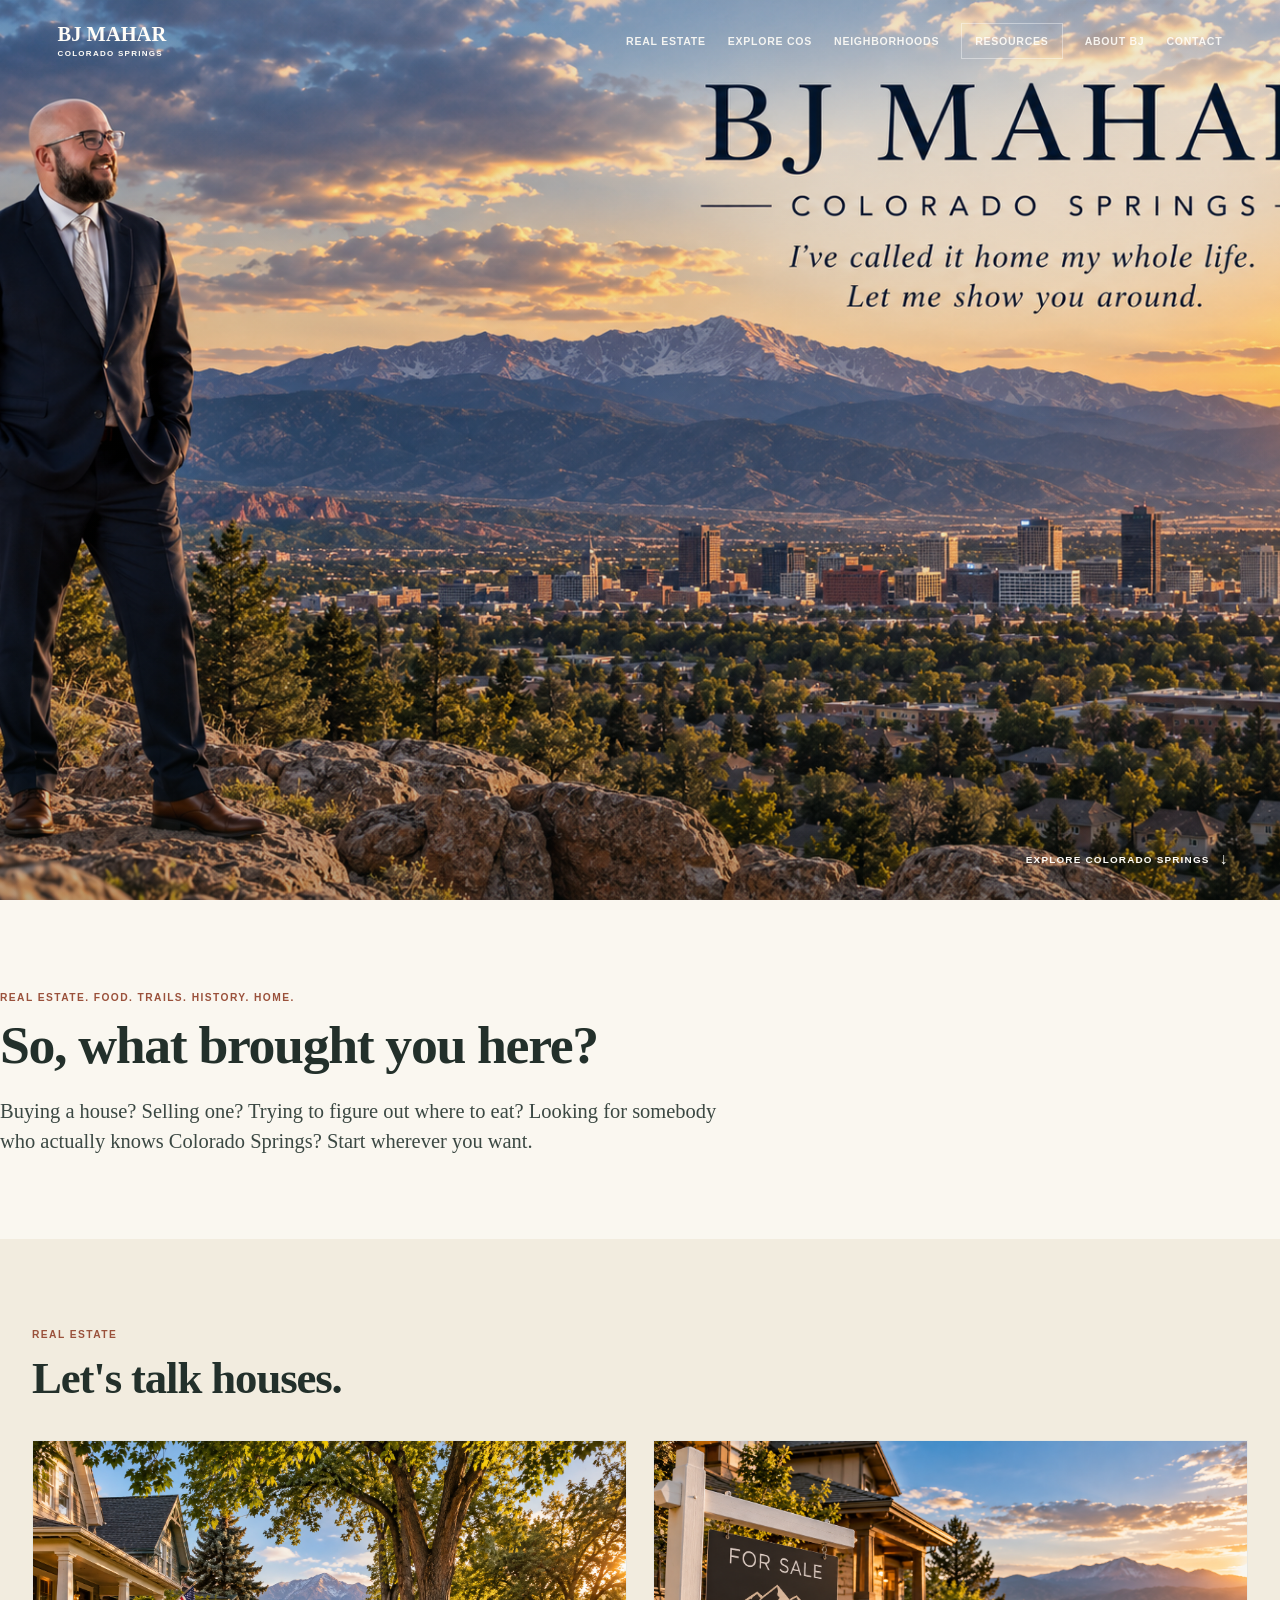
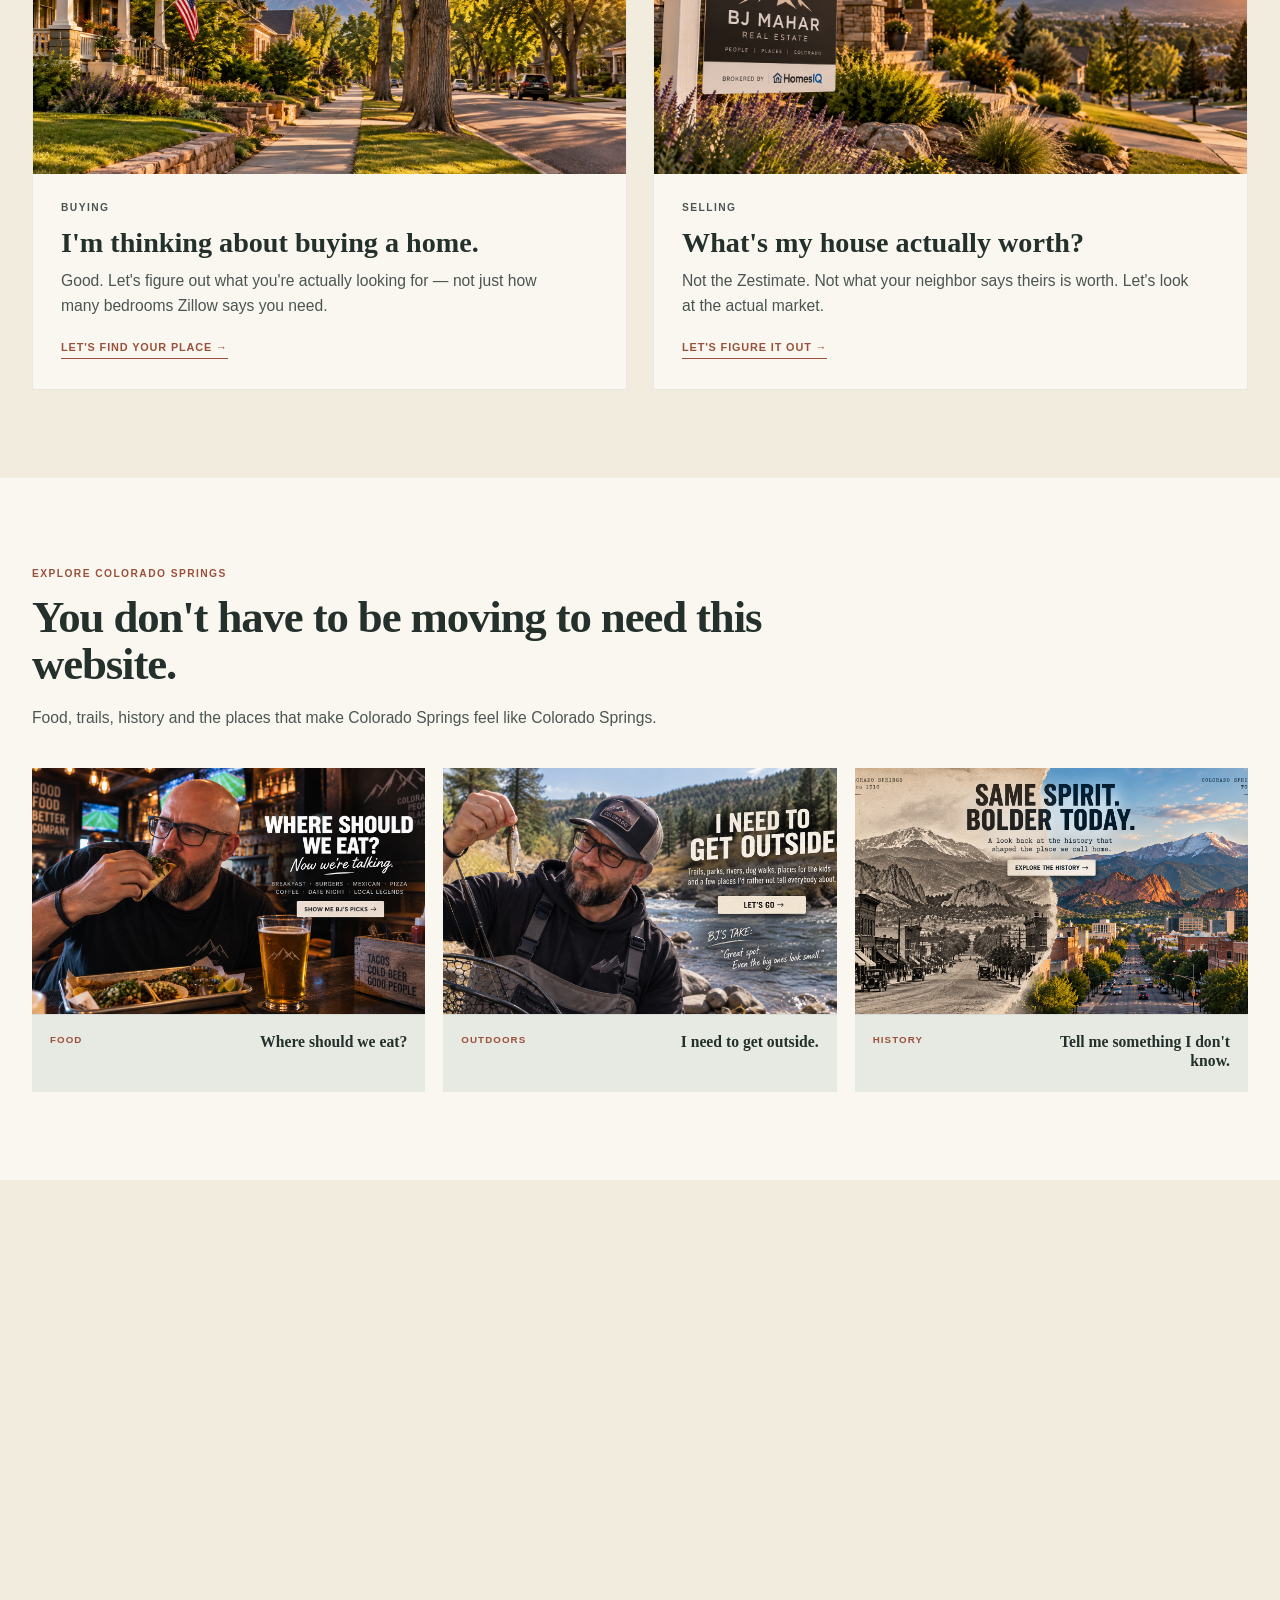
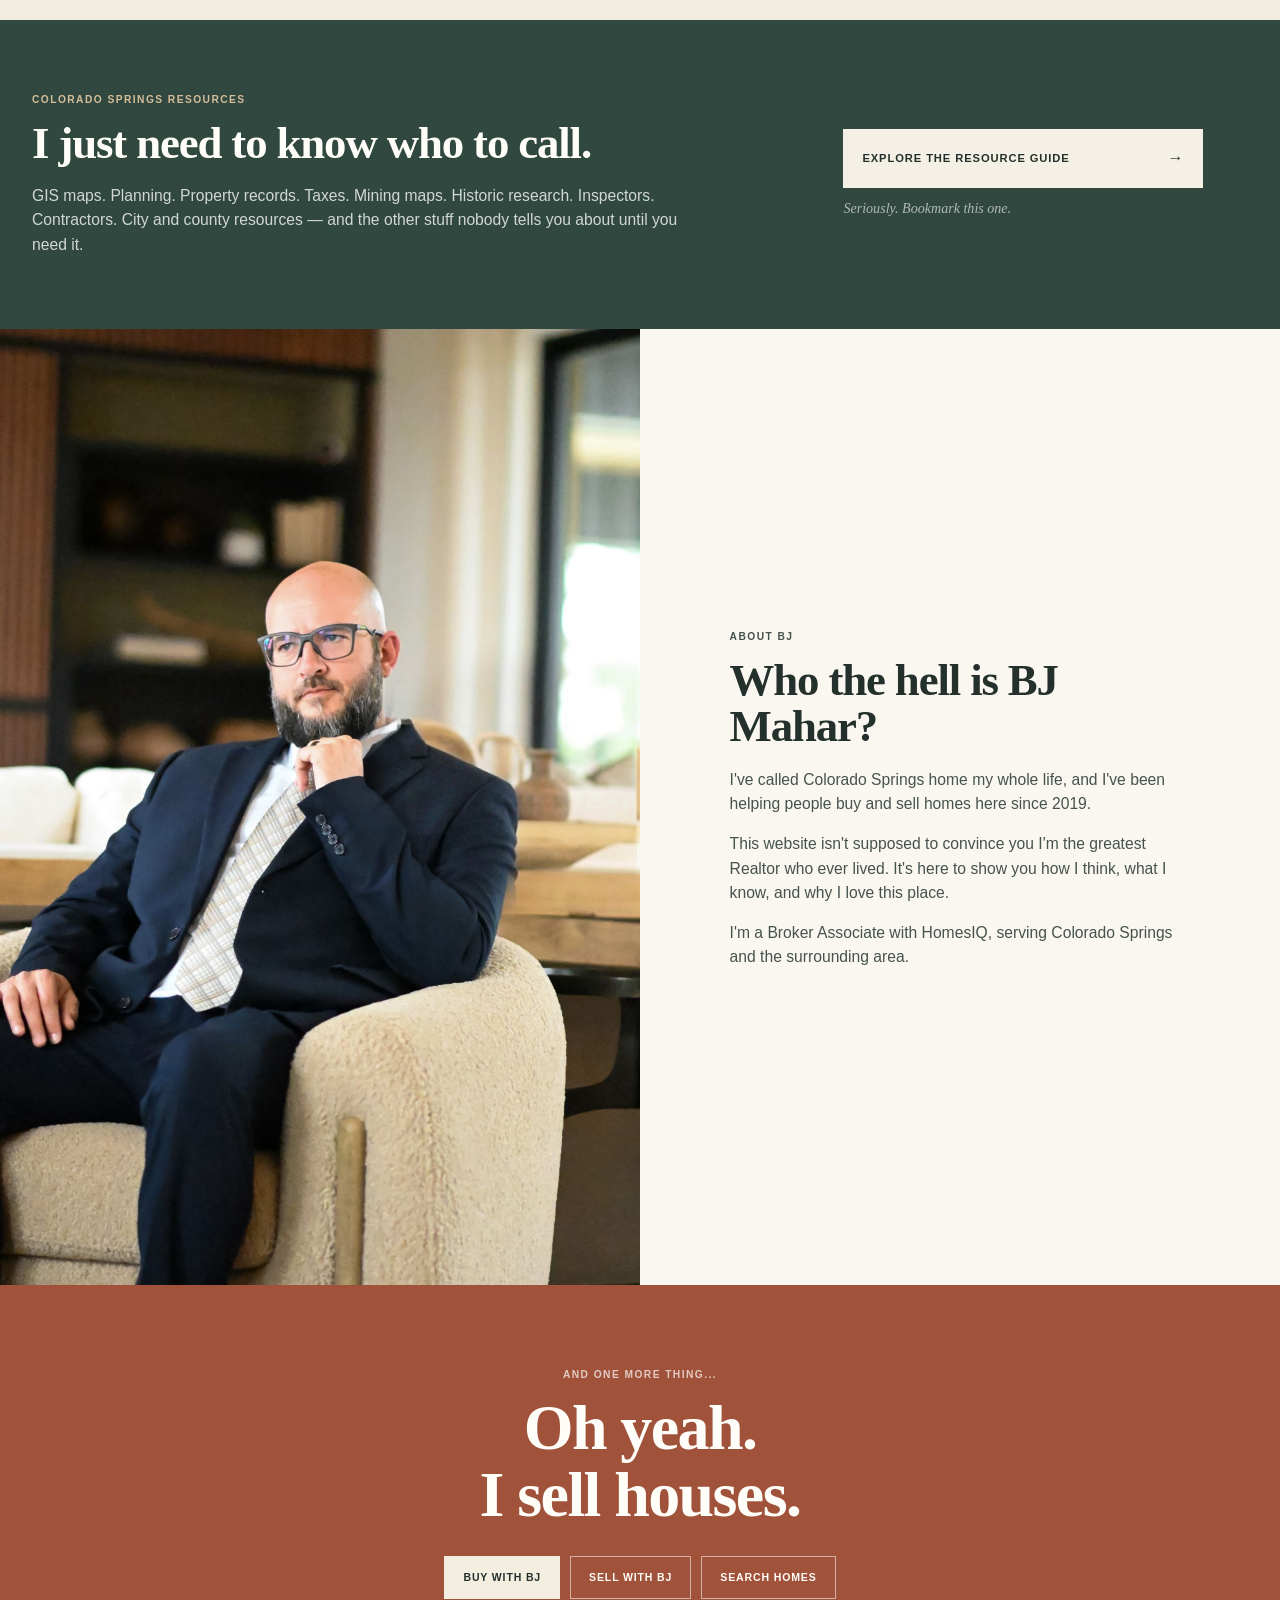
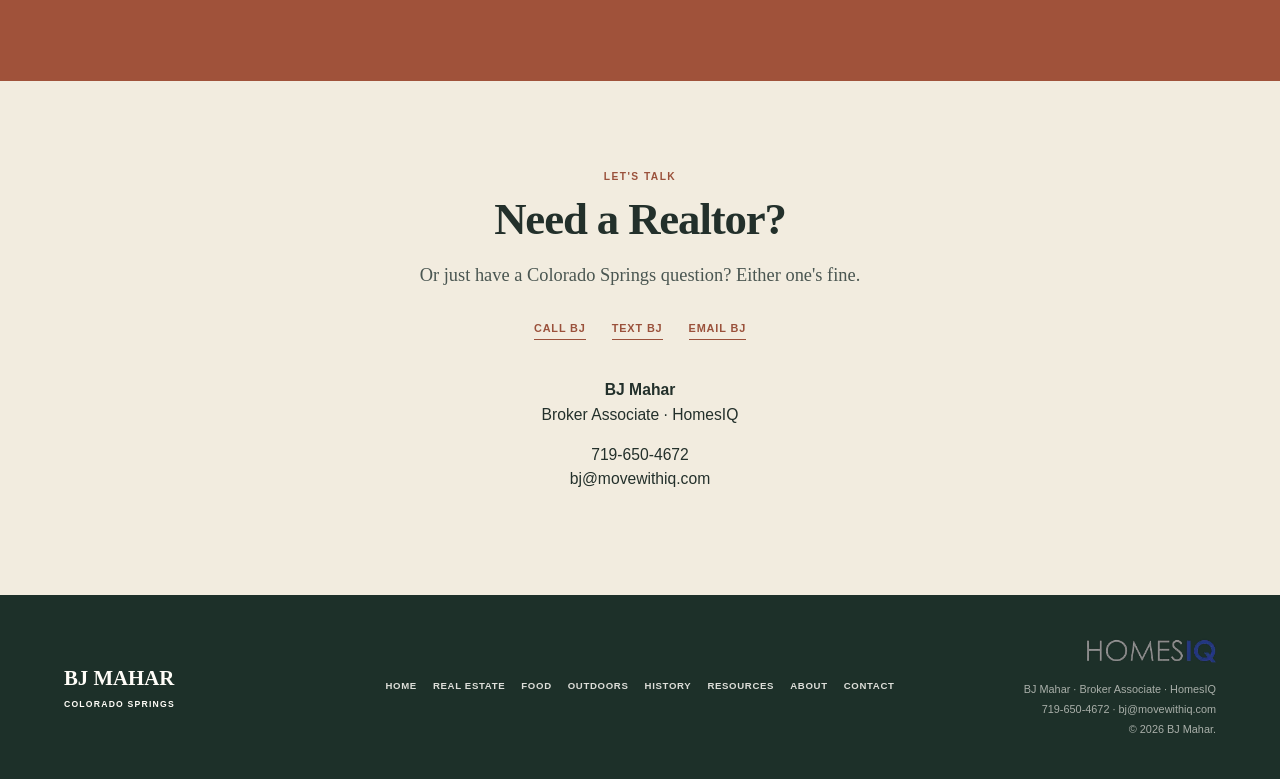
==== index.html @ ac6f2dee "Update index.html" ====
<!DOCTYPE html>
<html lang="en">
<head>
<meta charset="UTF-8">
<meta name="viewport" content="width=device-width, initial-scale=1.0">
<meta name="description" content="BJ Mahar — Colorado Springs real estate, local favorites, neighborhoods, history, trails, food, and resources.">

<title>BJ Mahar | Colorado Springs Real Estate & Local Guide</title>

<link rel="canonical" href="https://bjmahar.com/">
<link rel="icon" type="image/png" href="images/favicon.png">
<link rel="stylesheet" href="styles.css">

<meta property="og:type" content="website">
<meta property="og:url" content="https://bjmahar.com/">
<meta property="og:title" content="BJ Mahar | Colorado Springs Real Estate & Local Guide">
<meta property="og:description" content="Real estate, food, trails, history, local resources and the places that make Colorado Springs feel like Colorado Springs.">
<meta property="og:image" content="https://bjmahar.com/images/heroshot.png">
<meta property="og:image:alt" content="BJ Mahar overlooking Colorado Springs and Pikes Peak">
<meta property="og:site_name" content="BJ Mahar">

<meta name="twitter:card" content="summary_large_image">
<meta name="twitter:title" content="BJ Mahar | Colorado Springs Real Estate & Local Guide">
<meta name="twitter:description" content="Real estate, food, trails, history, local resources and the places that make Colorado Springs feel like Colorado Springs.">
<meta name="twitter:image" content="https://bjmahar.com/images/heroshot.png">

<style>
.explore-card-link {
  display: block;
  color: inherit;
  text-decoration: none;
}
.explore-card-link .explore-card {
  height: 100%;
}
.explore-card-link:hover {
  color: inherit;
}
.explore-card-link:focus-visible {
  outline: 3px solid #a0523a;
  outline-offset: 4px;
}

/* Keep anchored headings visible below navigation */
html {
  scroll-padding-top: 85px;
}
#intro, #real-estate, #explore, #neighborhoods,
#resources, #about, #contact {
  scroll-margin-top: 85px;
}

/* Mobile-only intro heading fix */
@media (max-width: 700px) {
  .intro-section .section-title {
    font-size: clamp(2.4rem, 10vw, 3.5rem);
    line-height: 1.1;
    max-width: 100%;
    overflow-wrap: break-word;
    margin-left: 0;
    transform: none;
  }
}
</style>
</head>

<body>

<!-- HEADER -->
<header class="site-header">
  <a class="brand" href="#top">
    <span class="brand-name">BJ MAHAR</span>
    <span class="brand-city">COLORADO SPRINGS</span>
  </a>

  <button class="menu-toggle"
    aria-label="Open navigation"
    aria-expanded="false"
    aria-controls="site-nav">
    <span></span>
    <span></span>
    <span></span>
  </button>

  <nav id="site-nav" class="site-nav" aria-label="Main navigation">
    <a href="#real-estate">Real Estate</a>
    <a href="#explore">Explore COS</a>
    <a href="#neighborhoods">Neighborhoods</a>
    <a href="resources.html" class="nav-resource">Resources</a>
    <a href="#about">About BJ</a>
    <a href="#contact">Contact</a>
  </nav>
</header>

<main id="top">

<!-- HERO -->
<section class="hero">
  <img class="hero-image"
    src="images/heroshot.png"
    alt="BJ Mahar overlooking Colorado Springs and Pikes Peak">

  <div class="hero-shade"></div>

  <a class="scroll-cue" href="#intro">
    Explore Colorado Springs
    <span>↓</span>
  </a>
</section>

<!-- INTRO -->
<section id="intro" class="intro-section">
  <div class="section-inner intro-inner">
    <p class="eyebrow">REAL ESTATE. FOOD. TRAILS. HISTORY. HOME.</p>
    <h1 class="section-title">So, what brought you here?</h1>
    <p class="intro-copy">
      Buying a house? Selling one?
      Trying to figure out where to eat?
      Looking for somebody who actually knows Colorado Springs?
      Start wherever you want.
    </p>
  </div>
</section>

<!-- REAL ESTATE -->
<section id="real-estate" class="real-estate-section">
  <div class="section-inner">

    <div class="section-heading">
      <p class="eyebrow">REAL ESTATE</p>
      <h2>Let's talk houses.</h2>
    </div>

    <div class="real-estate-grid">

      <article class="real-estate-card">
        <div class="real-estate-image">
          <img src="images/buying.jpg"
            alt="Colorado Springs neighborhood">
        </div>
        <div class="card-copy">
          <p class="eyebrow">BUYING</p>
          <h3>I'm thinking about buying a home.</h3>
          <p>
            Good. Let's figure out what you're actually looking for —
            not just how many bedrooms Zillow says you need.
          </p>
          <a href="#contact">Let's find your place →</a>
        </div>
      </article>

      <article class="real-estate-card">
        <div class="real-estate-image">
          <img src="images/selling.jpg"
            alt="Home for sale in Colorado Springs">
        </div>
        <div class="card-copy">
          <p class="eyebrow">SELLING</p>
          <h3>What's my house actually worth?</h3>
          <p>
            Not the Zestimate. Not what your neighbor says theirs is worth.
            Let's look at the actual market.
          </p>
          <a href="#contact">Let's figure it out →</a>
        </div>
      </article>

    </div>
  </div>
</section>

<!-- EXPLORE COLORADO SPRINGS -->
<section id="explore" class="explore-section">
  <div class="section-inner">

    <div class="section-heading">
      <p class="eyebrow">EXPLORE COLORADO SPRINGS</p>
      <h2>You don't have to be moving to need this website.</h2>
      <p>
        Food, trails, history and the places that make
        Colorado Springs feel like Colorado Springs.
      </p>
    </div>

    <div class="explore-grid">

      <a href="Food.html" class="explore-card-link"
        aria-label="Explore BJ's Colorado Springs food guide">
        <div class="explore-card">
          <img src="images/food.jpg"
            alt="BJ Mahar enjoying tacos at a Colorado Springs style bar">
          <div class="explore-label">
            <span>FOOD</span>
            <strong>Where should we eat?</strong>
          </div>
        </div>
      </a>

      <a href="outdoors.html" class="explore-card-link"
        aria-label="Explore BJ's Colorado Springs outdoor guide">
        <div class="explore-card">
          <img src="images/outdoors.jpg"
            alt="BJ Mahar fishing along the South Platte River">
          <div class="explore-label">
            <span>OUTDOORS</span>
            <strong>I need to get outside.</strong>
          </div>
        </div>
      </a>

      <a href="history.html" class="explore-card-link"
        aria-label="Explore Colorado Springs history">
        <div class="explore-card">
          <img src="images/history.jpg"
            alt="Historic and modern Colorado Springs">
          <div class="explore-label">
            <span>HISTORY</span>
            <strong>Tell me something I don't know.</strong>
          </div>
        </div>
      </a>

    </div>
  </div>
</section>

<!-- NEIGHBORHOODS -->
<section id="neighborhoods" class="neighborhood-section">
  <div class="section-inner neighborhood-inner">

    <div>
      <p class="eyebrow">NEIGHBORHOODS</p>
      <h2>What part of Colorado Springs is right for me?</h2>
      <p>
        Don't start with a subdivision name.
        Start with how you want to live.
      </p>
    </div>

    <div class="question-list">

      <a href="mailto:bj@movewithiq.com?subject=Colorado%20Springs%20-%20Looking%20for%20Land&amp;body=Hey%20BJ%2C%0A%0AI%27m%20interested%20in%20finding%20a%20property%20with%20some%20land.%0A%0A">
        I want some land.
        <span>→</span>
      </a>

      <a href="mailto:bj@movewithiq.com?subject=Colorado%20Springs%20-%20Older%20Homes&amp;body=Hey%20BJ%2C%0A%0AI%27m%20looking%20for%20an%20older%20home%20with%20character.%0A%0A">
        Give me an older house with character.
        <span>→</span>
      </a>

      <a href="mailto:bj@movewithiq.com?subject=Colorado%20Springs%20-%20Mountain%20Views&amp;body=Hey%20BJ%2C%0A%0AI%27m%20interested%20in%20homes%20with%20great%20mountain%20views.%0A%0A">
        I want mountain views.
        <span>→</span>
      </a>

      <a href="mailto:bj@movewithiq.com?subject=Colorado%20Springs%20-%20Where%20Would%20BJ%20Live&amp;body=Hey%20BJ%2C%0A%0AI%27d%20love%20your%20opinion%20on%20which%20Colorado%20Springs%20neighborhoods%20you%27d%20recommend.%0A%0A">
        Just tell me where you'd live.
        <span>→</span>
      </a>

    </div>
  </div>
</section>

<!-- RESOURCES -->
<section id="resources" class="resources-callout">
  <div class="section-inner resources-inner">

    <div>
      <p class="eyebrow resource-eyebrow">
        COLORADO SPRINGS RESOURCES
      </p>
      <h2>I just need to know who to call.</h2>
      <p>
        GIS maps. Planning. Property records.
        Taxes. Mining maps. Historic research.
        Inspectors. Contractors. City and county resources —
        and the other stuff nobody tells you about until you need it.
      </p>
    </div>

    <div class="resource-action">
      <a class="resource-button" href="resources.html">
        Explore the Resource Guide
        <span>→</span>
      </a>
      <small>Seriously. Bookmark this one.</small>
    </div>

  </div>
</section>

<!-- ABOUT BJ -->
<section id="about" class="about-section">

  <div class="about-image">
    <img src="images/about-bj.jpg" alt="BJ Mahar">
  </div>

  <div class="about-copy">
    <p class="eyebrow">ABOUT BJ</p>
    <h2>Who the hell is BJ Mahar?</h2>

    <p>
      I've called Colorado Springs home my whole life,
      and I've been helping people buy and sell homes here since 2019.
    </p>

    <p>
      This website isn't supposed to convince you
      I'm the greatest Realtor who ever lived.
      It's here to show you how I think, what I know,
      and why I love this place.
    </p>

    <p>
      I'm a Broker Associate with HomesIQ,
      serving Colorado Springs and the surrounding area.
    </p>
  </div>

</section>

<!-- REAL ESTATE CTA -->
<section class="real-estate-cta">
  <div class="section-inner cta-inner">

    <p class="eyebrow cta-eyebrow">AND ONE MORE THING...</p>
    <h2>Oh yeah.<br>I sell houses.</h2>

    <div class="cta-buttons">
      <a href="#contact">Buy with BJ</a>
      <a href="#contact">Sell with BJ</a>
      <a href="mailto:bj@movewithiq.com?subject=Colorado%20Springs%20Home%20Search">
        Search Homes
      </a>
    </div>

  </div>
</section>

<!-- CONTACT -->
<section id="contact" class="contact-section">
  <div class="section-inner contact-inner">

    <p class="eyebrow">LET'S TALK</p>
    <h2>Need a Realtor?</h2>
    <p>
      Or just have a Colorado Springs question?
      Either one's fine.
    </p>

    <div class="contact-actions">
      <a href="tel:+17196504672">Call BJ</a>
      <a href="sms:+17196504672">Text BJ</a>
      <a href="mailto:bj@movewithiq.com">Email BJ</a>
    </div>

    <div class="contact-details">
      <p>
        <strong>BJ Mahar</strong><br>
        Broker Associate · HomesIQ
      </p>
      <p>
        <a href="tel:+17196504672">719-650-4672</a><br>
        <a href="mailto:bj@movewithiq.com">bj@movewithiq.com</a>
      </p>
    </div>

  </div>
</section>

</main>

<!-- FOOTER -->
<footer class="site-footer">

  <div class="footer-brand">
    <strong>BJ MAHAR</strong>
    <span>COLORADO SPRINGS</span>
  </div>

  <div class="footer-links">
    <a href="index.html">Home</a>
    <a href="#real-estate">Real Estate</a>
    <a href="Food.html">Food</a>
    <a href="outdoors.html">Outdoors</a>
    <a href="history.html">History</a>
    <a href="resources.html">Resources</a>
    <a href="#about">About</a>
    <a href="#contact">Contact</a>
  </div>

  <div class="footer-legal">
    <img
      src="images/homesiq%20logo.webp"
      alt="HomesIQ"
      style="width:auto;max-width:130px;max-height:48px;margin-left:auto;margin-bottom:12px;object-fit:contain;">

    <p>BJ Mahar · Broker Associate · HomesIQ</p>

    <p>
      <a href="tel:+17196504672">719-650-4672</a> ·
      <a href="mailto:bj@movewithiq.com">bj@movewithiq.com</a>
    </p>

    <p>© <span id="year"></span> BJ Mahar.</p>
  </div>

</footer>

<script src="script.js"></script>

</body>
</html>
---- styles.css ----
/* =========================================================
   BJMAHAR.COM
   V2.1 — Quieter Colorado Modern Americana
   ========================================================= */

*,
*::before,
*::after {
  box-sizing: border-box;
}

html {
  scroll-behavior: smooth;
}

:root {
  --cream: #f2ecdf;
  --cream-light: #faf7f0;
  --ink: #23302b;
  --green: #2b433a;
  --green-dark: #1d3029;
  --rust: #9a513b;
  --gold: #b28d5d;
  --white: #fffdf8;

  --page-width: 1240px;
  --header-height: 82px;
}

body {
  margin: 0;
  background: var(--cream);
  color: var(--ink);
  font-family: Arial, Helvetica, sans-serif;
  line-height: 1.55;
}

body.menu-open {
  overflow: hidden;
}

img {
  display: block;
  width: 100%;
}

a {
  color: inherit;
  text-decoration: none;
}

button,
input,
textarea {
  font: inherit;
}


/* =========================================================
   TYPE
   ========================================================= */

h1,
h2,
h3,
p {
  margin-top: 0;
}

h1,
h2,
h3 {
  font-family: Georgia, "Times New Roman", serif;
  line-height: 1.04;
}

h1,
h2 {
  letter-spacing: -0.025em;
}

h2 {
  margin-bottom: 18px;
  font-size: clamp(2.15rem, 3.5vw, 4rem);
  font-weight: 600;
}

h3 {
  margin-bottom: 12px;
  font-size: clamp(1.5rem, 2.2vw, 2.2rem);
  font-weight: 600;
}

p {
  font-size: 0.98rem;
}

.eyebrow {
  margin-bottom: 12px;
  color: var(--rust);
  font-size: 0.64rem;
  font-weight: 700;
  letter-spacing: 0.14em;
  text-transform: uppercase;
}

.section-title {
  max-width: 850px;
  margin-bottom: 22px;
  font-size: clamp(2.4rem, 4.2vw, 4.5rem);
  font-weight: 600;
}

.section-inner {
  width: min(calc(100% - 64px), var(--page-width));
  margin: 0 auto;
}


/* =========================================================
   HEADER
   ========================================================= */

.site-header {
  position: fixed;
  z-index: 1000;
  top: 0;
  left: 0;

  display: flex;
  width: 100%;
  height: var(--header-height);
  padding: 0 4.5vw;
  align-items: center;
  justify-content: space-between;

  color: var(--white);

  transition:
    background 0.25s ease,
    box-shadow 0.25s ease,
    height 0.25s ease;
}

.site-header.scrolled {
  height: 68px;
  background: rgba(29, 48, 41, 0.95);
  box-shadow: 0 4px 20px rgba(0, 0, 0, 0.12);
  backdrop-filter: blur(10px);
}

.brand {
  display: flex;
  flex-direction: column;
  line-height: 1;
}

.brand-name {
  font-family: Georgia, "Times New Roman", serif;
  font-size: 1.28rem;
  font-weight: 600;
}

.brand-city {
  margin-top: 5px;
  font-size: 0.5rem;
  font-weight: 700;
  letter-spacing: 0.16em;
}

.site-nav {
  display: flex;
  gap: 22px;
  align-items: center;
}

.site-nav a {
  font-size: 0.66rem;
  font-weight: 700;
  letter-spacing: 0.07em;
  text-transform: uppercase;
  opacity: 0.9;
}

.site-nav a:hover {
  opacity: 0.65;
}

.site-nav .nav-resource {
  padding: 9px 13px;
  border: 1px solid rgba(255, 255, 255, 0.45);
}

.menu-toggle {
  display: none;
  border: 0;
  background: transparent;
  cursor: pointer;
}

.menu-toggle span {
  display: block;
  width: 25px;
  height: 2px;
  margin: 5px 0;
  background: var(--white);
}


/* =========================================================
   HERO
   ========================================================= */

.hero {
  position: relative;
  min-height: 100svh;
  overflow: hidden;
  background: var(--green-dark);
}

.hero-image {
  width: 100%;
  min-height: 100svh;
  object-fit: cover;
  object-position: center;
}

.hero-shade {
  position: absolute;
  inset: 0;
  pointer-events: none;

  background:
    linear-gradient(
      180deg,
      rgba(8, 20, 17, 0.06) 0%,
      rgba(8, 20, 17, 0.01) 55%,
      rgba(8, 20, 17, 0.28) 100%
    );
}

.scroll-cue {
  position: absolute;
  right: 4vw;
  bottom: 28px;
  z-index: 3;

  display: flex;
  gap: 10px;
  align-items: center;

  color: var(--white);
  font-size: 0.62rem;
  font-weight: 700;
  letter-spacing: 0.12em;
  text-transform: uppercase;
}

.scroll-cue span {
  font-size: 1rem;
}


/* =========================================================
   INTRO
   ========================================================= */

.intro-section {
  padding: 90px 0 82px;
  background: var(--cream-light);
}

.intro-inner {
  max-width: 940px;
  margin: 0;
}

.intro-copy {
  max-width: 720px;
  margin-bottom: 0;
  color: #3b4843;
  font-family: Georgia, "Times New Roman", serif;
  font-size: clamp(1.1rem, 1.6vw, 1.45rem);
  line-height: 1.5;
}


/* =========================================================
   REAL ESTATE
   ========================================================= */

.real-estate-section {
  padding: 88px 0;
  background: var(--cream);
}

.section-heading {
  max-width: 820px;
  margin-bottom: 38px;
}

.section-heading > p:not(.eyebrow) {
  max-width: 640px;
  color: #4b5752;
}

.real-estate-grid {
  display: grid;
  grid-template-columns: repeat(2, 1fr);
  gap: 26px;
}

.real-estate-card {
  background: var(--cream-light);
  border: 1px solid rgba(35, 48, 43, 0.08);
}

.real-estate-image {
  overflow: hidden;
  aspect-ratio: 16 / 9;
}

.real-estate-image img {
  height: 100%;
  object-fit: cover;
}

.card-copy {
  padding: 26px 28px 30px;
}

.card-copy p {
  max-width: 510px;
  color: #4a5551;
}

.card-copy a {
  display: inline-block;
  margin-top: 5px;
  padding-bottom: 3px;

  border-bottom: 1px solid var(--rust);

  color: var(--rust);
  font-size: 0.68rem;
  font-weight: 700;
  letter-spacing: 0.08em;
  text-transform: uppercase;
}


/* =========================================================
   EXPLORE
   ========================================================= */

.explore-section {
  padding: 88px 0;
  background: var(--cream-light);
}

.explore-grid {
  display: grid;
  grid-template-columns: repeat(3, 1fr);
  gap: 18px;
}

.explore-card {
  display: block;
  overflow: hidden;
  background: #eef0ea;
}

.explore-card img {
  aspect-ratio: 16 / 10;
  object-fit: cover;
  transition: transform 0.35s ease;
}

.explore-card:hover img {
  transform: scale(1.015);
}

.explore-label {
  display: flex;
  min-height: 78px;
  padding: 17px 18px;
  align-items: flex-start;
  justify-content: space-between;
  gap: 14px;

  background: #e7e9e3;
  color: var(--ink);
  border-top: 1px solid rgba(35, 48, 43, 0.07);
}

.explore-label span {
  color: var(--rust);
  font-size: 0.61rem;
  font-weight: 700;
  letter-spacing: 0.11em;
}

.explore-label strong {
  max-width: 210px;
  font-family: Georgia, "Times New Roman", serif;
  font-size: 0.98rem;
  font-weight: 600;
  line-height: 1.25;
  text-align: right;
}


/* =========================================================
   NEIGHBORHOODS
   ========================================================= */

.neighborhood-section {
  padding: 82px 0;
  background: var(--cream);
}

.neighborhood-inner {
  display: grid;
  grid-template-columns: 0.9fr 1.1fr;
  gap: 62px;
  align-items: start;
}

.neighborhood-inner > div:first-child {
  max-width: 500px;
}

.neighborhood-inner p:not(.eyebrow) {
  color: #4b5752;
}

.question-list {
  border-top: 1px solid rgba(35, 48, 43, 0.18);
}

.question-list a {
  display: flex;
  padding: 19px 0;
  align-items: center;
  justify-content: space-between;
  gap: 20px;

  border-bottom: 1px solid rgba(35, 48, 43, 0.18);

  font-family: Georgia, "Times New Roman", serif;
  font-size: clamp(1.05rem, 1.5vw, 1.28rem);
}

.question-list span {
  color: var(--rust);
  opacity: 0.8;
}

.question-list a:hover {
  color: var(--rust);
}


/* =========================================================
   RESOURCES
   ========================================================= */

.resources-callout {
  padding: 72px 0;
  background: #30483f;
  color: var(--white);
}

.resources-inner {
  display: grid;
  grid-template-columns: 1.3fr 0.7fr;
  gap: 60px;
  align-items: center;
}

.resources-inner h2 {
  max-width: 680px;
}

.resources-inner p:not(.eyebrow) {
  max-width: 660px;
  margin-bottom: 0;
  color: rgba(255, 255, 255, 0.78);
}

.resource-eyebrow {
  color: #d6bd99;
}

.resource-action {
  display: flex;
  align-items: flex-start;
  flex-direction: column;
  gap: 10px;
}

.resource-button {
  display: flex;
  width: 100%;
  max-width: 360px;
  padding: 17px 19px;
  align-items: center;
  justify-content: space-between;
  gap: 18px;

  background: #f5f0e5;
  color: var(--ink);

  font-size: 0.7rem;
  font-weight: 700;
  letter-spacing: 0.08em;
  text-transform: uppercase;

  transition:
    transform 0.2s ease,
    background 0.2s ease;
}

.resource-button:hover {
  transform: translateY(-1px);
  background: var(--white);
}

.resource-button span {
  font-size: 1rem;
}

.resource-action small {
  color: rgba(255, 255, 255, 0.62);
  font-family: Georgia, "Times New Roman", serif;
  font-size: 0.88rem;
  font-style: italic;
}


/* =========================================================
   ABOUT
   ========================================================= */

.about-section {
  display: grid;
  grid-template-columns: 1fr 1fr;
  min-height: 620px;
  background: var(--cream-light);
}

.about-image {
  min-height: 620px;
  overflow: hidden;
}

.about-image img {
  height: 100%;
  object-fit: cover;
  object-position: center top;
}

.about-copy {
  display: flex;
  padding: 68px 7vw;
  justify-content: center;
  flex-direction: column;
}

.about-copy h2 {
  max-width: 560px;
}

.about-copy p {
  max-width: 540px;
  color: #46524e;
}

.about-copy a {
  display: inline-block;
  width: fit-content;
  margin-top: 6px;
  padding-bottom: 3px;

  border-bottom: 1px solid var(--rust);

  color: var(--rust);
  font-size: 0.68rem;
  font-weight: 700;
  letter-spacing: 0.08em;
  text-transform: uppercase;
}


/* =========================================================
   REAL ESTATE CTA
   ========================================================= */

.real-estate-cta {
  padding: 82px 0;
  background: #a0523a;
  color: var(--white);
}

.cta-inner {
  text-align: center;
}

.cta-eyebrow {
  color: rgba(255, 255, 255, 0.7);
}

.real-estate-cta h2 {
  margin-bottom: 28px;
  font-size: clamp(2.7rem, 5vw, 5rem);
  font-weight: 600;
}

.cta-buttons {
  display: flex;
  justify-content: center;
  gap: 10px;
  flex-wrap: wrap;
}

.cta-buttons a {
  padding: 12px 18px;
  border: 1px solid rgba(255, 255, 255, 0.55);

  font-size: 0.66rem;
  font-weight: 700;
  letter-spacing: 0.08em;
  text-transform: uppercase;
}

.cta-buttons a:first-child {
  background: #f4eee1;
  color: var(--ink);
  border-color: #f4eee1;
}


/* =========================================================
   CONTACT
   ========================================================= */

.contact-section {
  padding: 88px 0;
  background: var(--cream);
}

.contact-inner {
  max-width: 740px;
  text-align: center;
}

.contact-inner > p:not(.eyebrow) {
  color: #4a5651;
  font-family: Georgia, "Times New Roman", serif;
  font-size: 1.15rem;
}

.contact-actions {
  display: flex;
  margin: 30px 0 38px;
  justify-content: center;
  gap: 26px;
  flex-wrap: wrap;
}

.contact-actions a {
  padding-bottom: 3px;
  border-bottom: 1px solid var(--rust);

  color: var(--rust);
  font-size: 0.68rem;
  font-weight: 700;
  letter-spacing: 0.08em;
  text-transform: uppercase;
}

.contact-form {
  display: grid;
  max-width: 630px;
  margin: 0 auto;
  gap: 18px;
  text-align: left;
}

.contact-form label {
  font-size: 0.64rem;
  font-weight: 700;
  letter-spacing: 0.09em;
  text-transform: uppercase;
}

.contact-form input,
.contact-form textarea {
  width: 100%;
  margin-top: 5px;
  padding: 11px 0;

  border: 0;
  border-bottom: 1px solid rgba(35, 48, 43, 0.28);
  outline: 0;

  background: transparent;
  color: var(--ink);

  font-family: Georgia, "Times New Roman", serif;
  font-size: 1rem;
}

.contact-form textarea {
  resize: vertical;
}

.contact-submit {
  width: fit-content;
  margin: 5px auto 0;
  padding: 12px 20px;

  border: 0;
  background: var(--green-dark);
  color: var(--white);

  cursor: pointer;

  font-size: 0.66rem;
  font-weight: 700;
  letter-spacing: 0.08em;
  text-transform: uppercase;
}


/* =========================================================
   FOOTER
   ========================================================= */

.site-footer {
  display: grid;
  padding: 38px 5vw;
  grid-template-columns: 1fr auto 1fr;
  gap: 30px;
  align-items: center;

  background: var(--green-dark);
  color: var(--white);
}

.footer-brand {
  display: flex;
  flex-direction: column;
}

.footer-brand strong {
  font-family: Georgia, "Times New Roman", serif;
  font-size: 1.3rem;
  font-weight: 600;
}

.footer-brand span {
  margin-top: 4px;
  font-size: 0.54rem;
  font-weight: 700;
  letter-spacing: 0.14em;
}

.footer-links {
  display: flex;
  gap: 16px;
  justify-content: center;
}

.footer-links a {
  font-size: 0.6rem;
  font-weight: 700;
  letter-spacing: 0.07em;
  text-transform: uppercase;
  opacity: 0.85;
}

.footer-legal {
  text-align: right;
}

.footer-legal p {
  margin: 3px 0;
  font-size: 0.68rem;
  opacity: 0.62;
}


/* =========================================================
   SCROLL REVEAL
   ========================================================= */

.reveal {
  opacity: 0;
  transform: translateY(22px);

  transition:
    opacity 0.55s ease,
    transform 0.55s ease;
}

.reveal.visible {
  opacity: 1;
  transform: translateY(0);
}


/* =========================================================
   TABLET
   ========================================================= */

@media (max-width: 950px) {

  .site-nav {
    gap: 15px;
  }

  .site-nav a {
    font-size: 0.6rem;
  }

  .real-estate-grid {
    gap: 20px;
  }

  .explore-grid {
    grid-template-columns: 1fr;
  }

  .explore-card {
    display: grid;
    grid-template-columns: 1.45fr 0.55fr;
  }

  .explore-card img {
    aspect-ratio: 16 / 9;
  }

  .explore-label {
    min-height: 100%;
    flex-direction: column;
    justify-content: flex-end;
  }

  .explore-label strong {
    text-align: left;
  }

  .neighborhood-inner {
    grid-template-columns: 1fr;
    gap: 36px;
  }

  .resources-inner {
    grid-template-columns: 1fr;
    gap: 30px;
  }
}


/* =========================================================
   MOBILE
   ========================================================= */

@media (max-width: 760px) {

  :root {
    --header-height: 70px;
  }

  .section-inner {
    width: min(calc(100% - 34px), var(--page-width));
  }

  .menu-toggle {
    position: relative;
    z-index: 1002;
    display: block;
  }

  .site-nav {
    position: fixed;
    inset: 0;

    display: flex;
    padding: 105px 28px 40px;
    align-items: flex-start;
    justify-content: flex-start;
    flex-direction: column;
    gap: 18px;

    background: var(--green-dark);

    opacity: 0;
    pointer-events: none;
    transform: translateY(-10px);

    transition:
      opacity 0.2s ease,
      transform 0.2s ease;
  }

  .site-nav.open {
    opacity: 1;
    pointer-events: auto;
    transform: translateY(0);
  }

  .site-nav a {
    font-family: Georgia, "Times New Roman", serif;
    font-size: 1.55rem;
    font-weight: 600;
    letter-spacing: -0.01em;
    text-transform: none;
  }

  .site-nav .nav-resource {
    padding: 0;
    border: 0;
    color: #dcc59f;
  }

  .hero {
    min-height: 0;
    padding-top: var(--header-height);
    background: #c9b393;
  }

  .hero-image {
    min-height: 0;
    height: auto;
    object-fit: contain;
  }

  .hero-shade {
    background:
      linear-gradient(
        180deg,
        rgba(8, 20, 17, 0.02),
        rgba(8, 20, 17, 0.12)
      );
  }

  .scroll-cue {
    right: auto;
    bottom: 12px;
    left: 17px;
    font-size: 0.54rem;
  }

  .intro-section,
  .real-estate-section,
  .explore-section,
  .neighborhood-section,
  .contact-section {
    padding: 62px 0;
  }

  .intro-copy {
    font-size: 1.08rem;
  }

  .real-estate-grid {
    grid-template-columns: 1fr;
  }

  .real-estate-image {
    aspect-ratio: auto;
  }

  .real-estate-image img {
    height: auto;
    object-fit: contain;
  }

  .card-copy {
    padding: 22px 20px 25px;
  }

  .explore-card {
    display: block;
  }

  .explore-card img {
    height: auto;
    aspect-ratio: auto;
    object-fit: contain;
  }

  .explore-label {
    min-height: 0;
    padding: 15px 17px;
    flex-direction: row;
    justify-content: space-between;
  }

  .explore-label strong {
    max-width: 190px;
    font-size: 0.94rem;
    text-align: right;
  }

  .resources-callout {
    padding: 60px 0;
  }

  .resource-button {
    max-width: none;
  }

  .about-section {
    grid-template-columns: 1fr;
    min-height: 0;
  }

  .about-image {
    min-height: 0;
  }

  .about-image img {
    height: auto;
    object-fit: contain;
  }

  .about-copy {
    padding: 58px 20px;
  }

  .real-estate-cta {
    padding: 66px 0;
  }

  .site-footer {
    grid-template-columns: 1fr;
    gap: 20px;
    align-items: start;
  }

  .footer-links {
    justify-content: flex-start;
    flex-wrap: wrap;
  }

  .footer-legal {
    text-align: left;
  }
}


/* =========================================================
   SMALL PHONES
   ========================================================= */

@media (max-width: 480px) {

  h2 {
    font-size: clamp(2rem, 9vw, 3rem);
  }

  .section-title {
    font-size: clamp(2.2rem, 10vw, 3.25rem);
  }

  .explore-label {
    align-items: flex-start;
    flex-direction: column;
  }

  .explore-label strong {
    text-align: left;
  }

  .contact-actions {
    gap: 16px;
  }

  .cta-buttons {
    align-items: stretch;
    flex-direction: column;
  }

  .cta-buttons a {
    width: 100%;
  }
}


/* =========================================================
   ACCESSIBILITY
   ========================================================= */

@media (prefers-reduced-motion: reduce) {

  html {
    scroll-behavior: auto;
  }

  *,
  *::before,
  *::after {
    animation-duration: 0.01ms !important;
    animation-iteration-count: 1 !important;
    transition-duration: 0.01ms !important;
  }
}
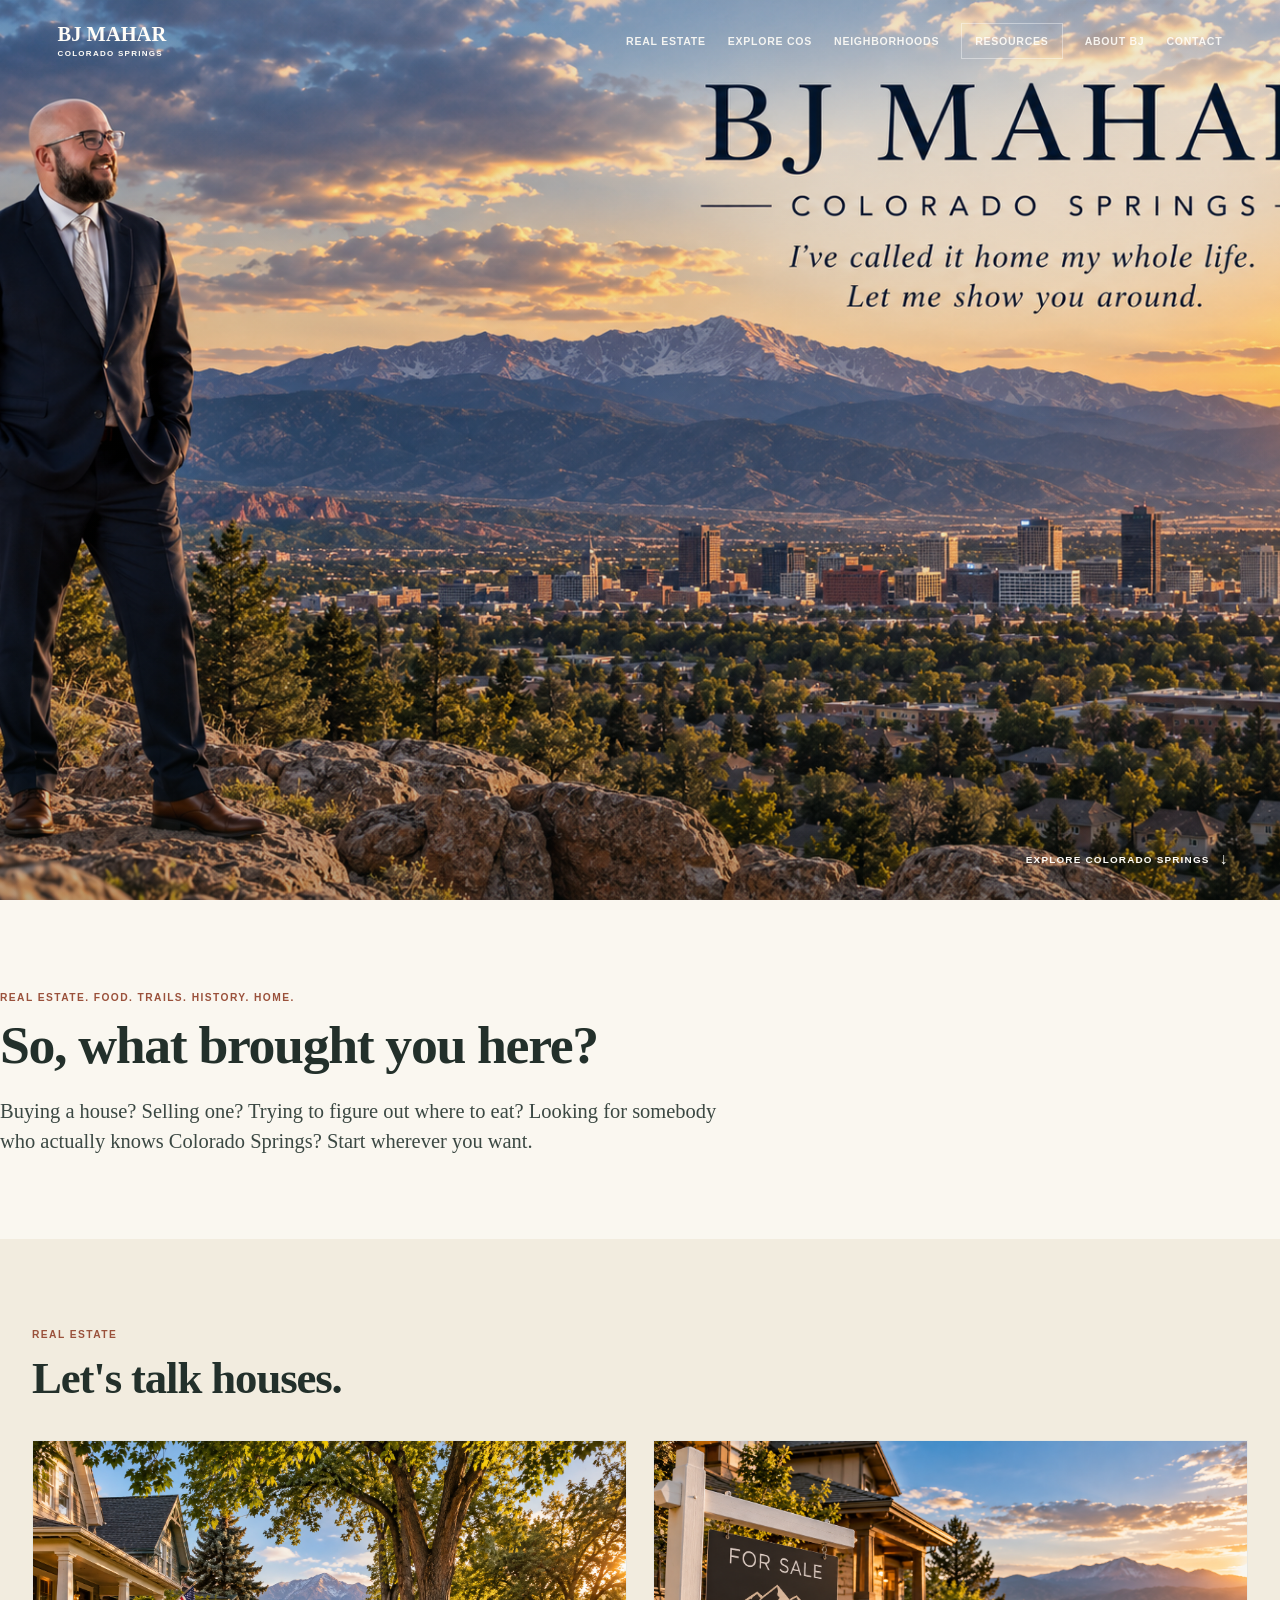
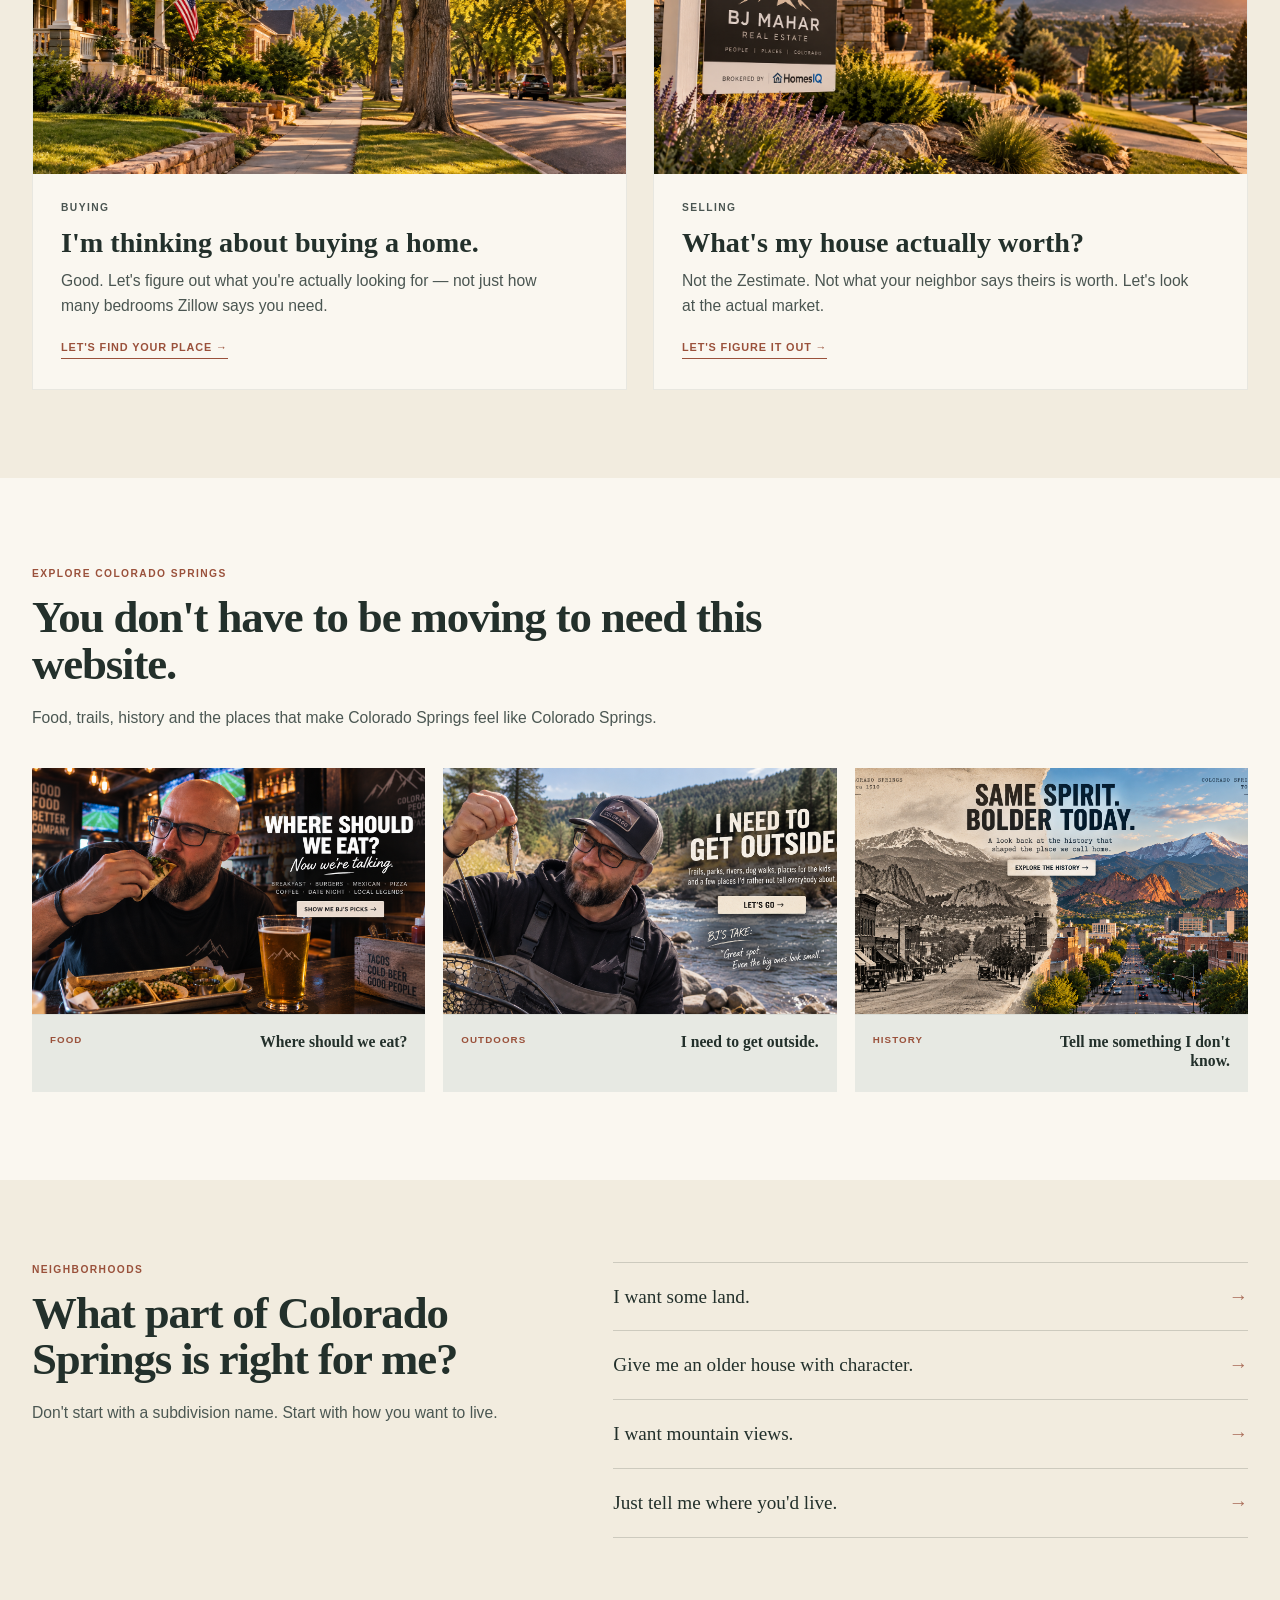
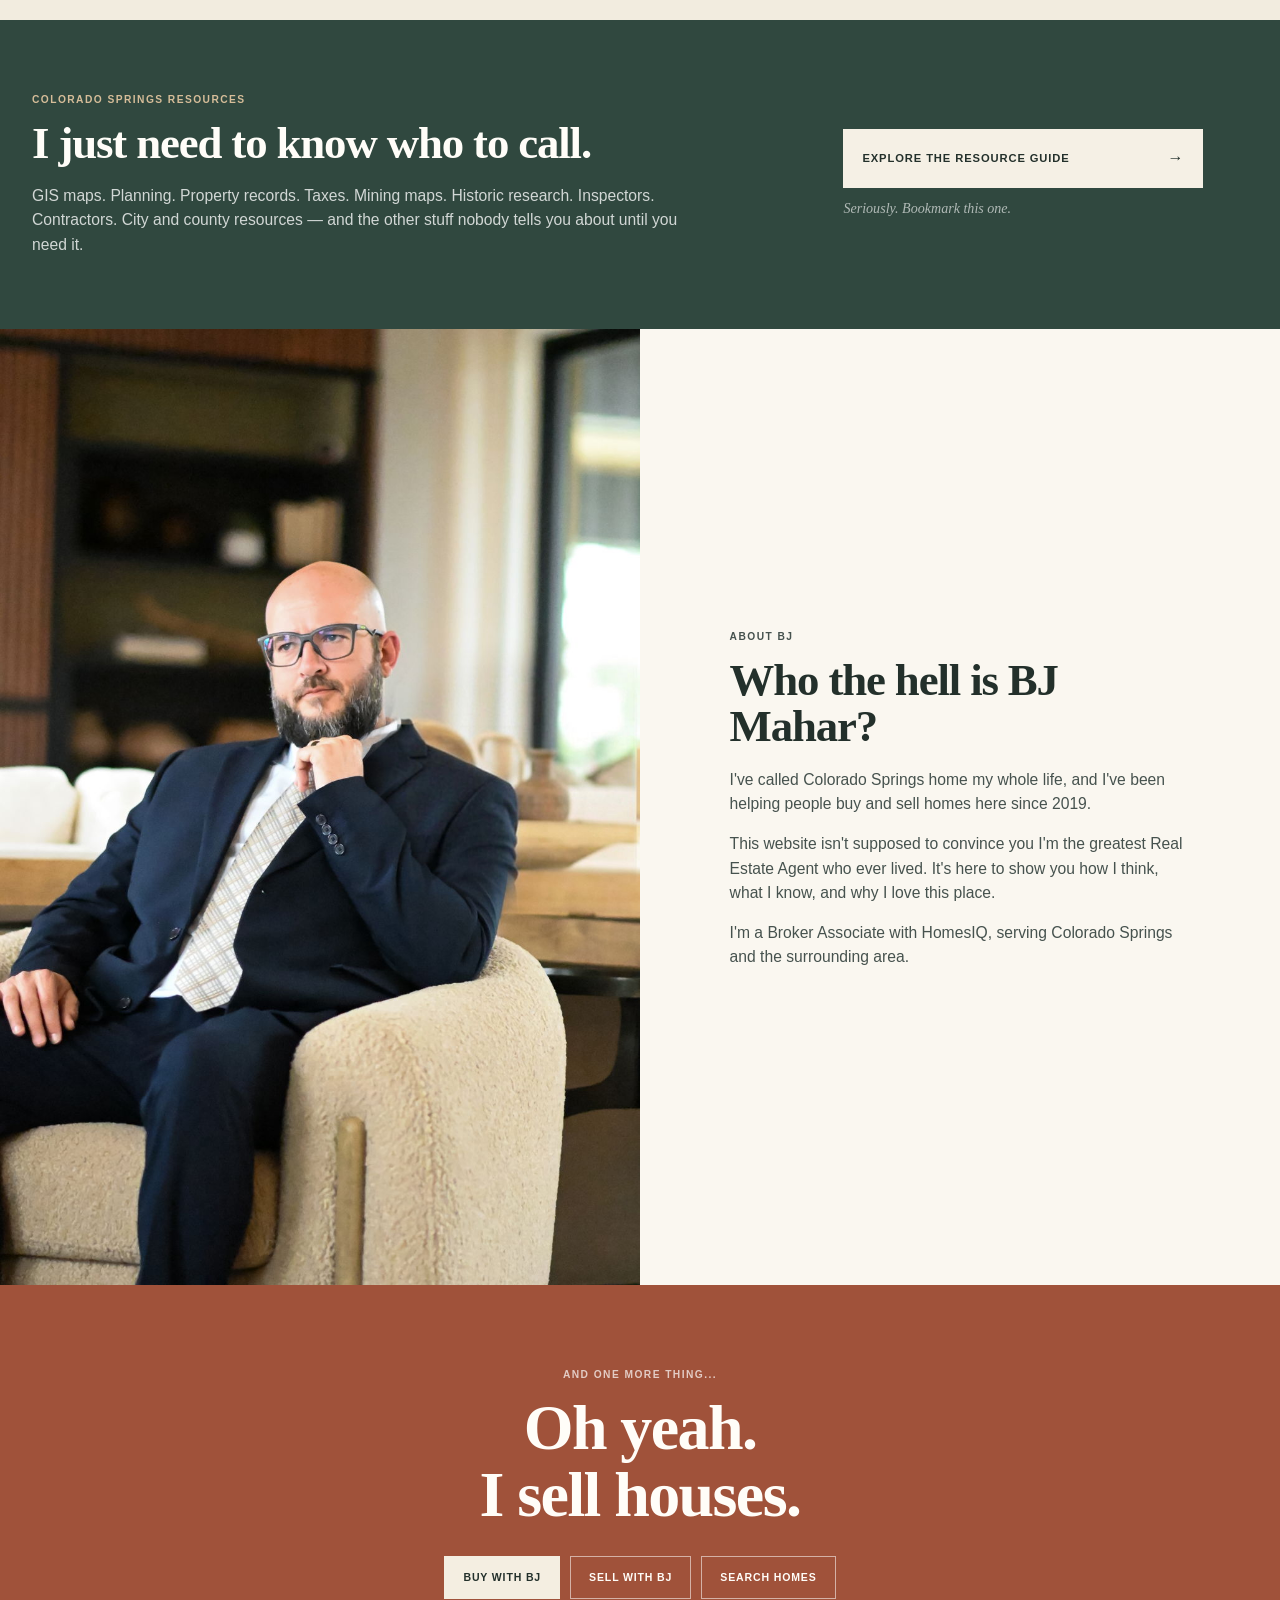
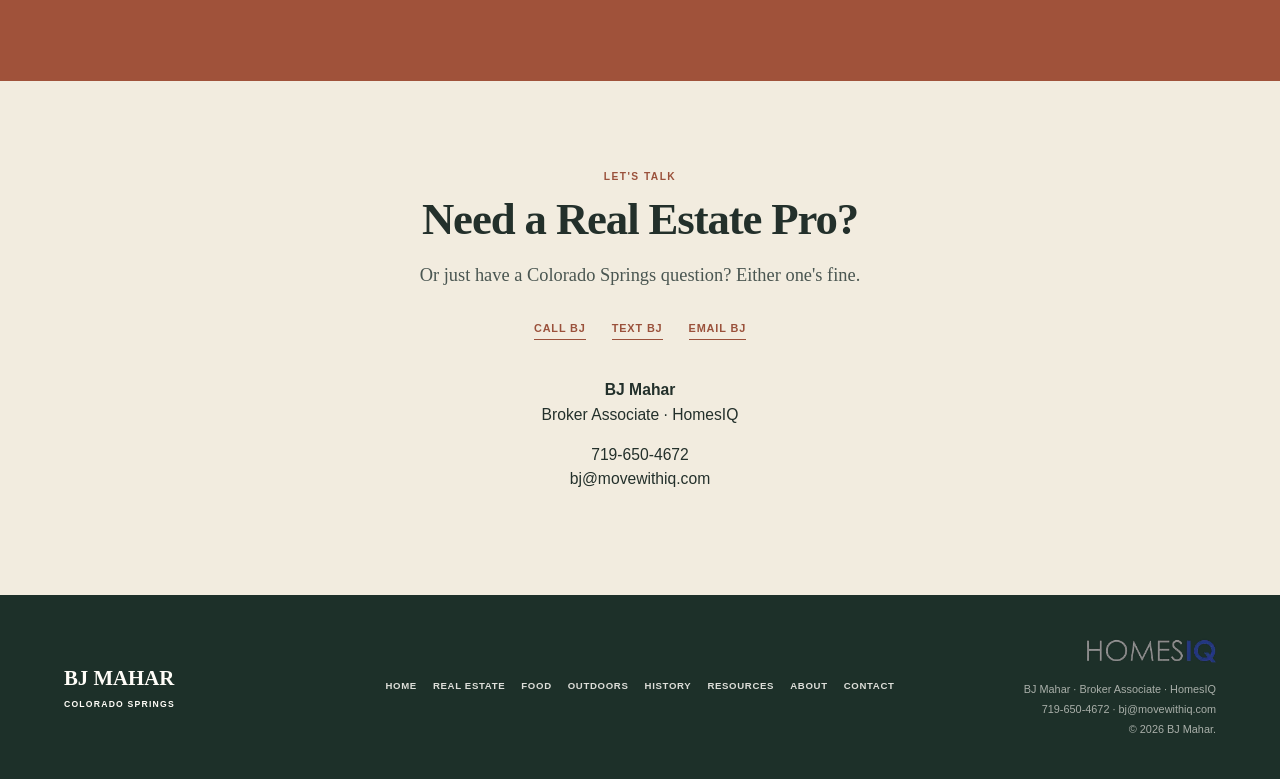
==== commit fbe97052: "Update index.html" ====
--- a/index.html
+++ b/index.html
@@ -309,7 +309,7 @@
 
     <p>
       This website isn't supposed to convince you
-      I'm the greatest Realtor who ever lived.
+      I'm the greatest Real Estate Agent who ever lived.
       It's here to show you how I think, what I know,
       and why I love this place.
     </p>
@@ -345,7 +345,7 @@
   <div class="section-inner contact-inner">
 
     <p class="eyebrow">LET'S TALK</p>
-    <h2>Need a Realtor?</h2>
+    <h2>Need a Real Estate Pro?</h2>
     <p>
       Or just have a Colorado Springs question?
       Either one's fine.
--- a/styles.css
+++ b/styles.css
@@ -1,6 +1,7 @@
 /* =========================================================
    BJMAHAR.COM
    V2.1 — Quieter Colorado Modern Americana
+   Mobile intro alignment corrected
    ========================================================= */
 
 *,
@@ -55,7 +56,6 @@
   font: inherit;
 }
 
-
 /* =========================================================
    TYPE
    ========================================================= */
@@ -115,7 +115,6 @@
   width: min(calc(100% - 64px), var(--page-width));
   margin: 0 auto;
 }
-
 
 /* =========================================================
    HEADER
@@ -205,7 +204,6 @@
   margin: 5px 0;
   background: var(--white);
 }
-
 
 /* =========================================================
    HERO
@@ -260,7 +258,6 @@
   font-size: 1rem;
 }
 
-
 /* =========================================================
    INTRO
    ========================================================= */
@@ -284,7 +281,6 @@
   line-height: 1.5;
 }
 
-
 /* =========================================================
    REAL ESTATE
    ========================================================= */
@@ -347,7 +343,6 @@
   letter-spacing: 0.08em;
   text-transform: uppercase;
 }
-
 
 /* =========================================================
    EXPLORE
@@ -409,7 +404,6 @@
   text-align: right;
 }
 
-
 /* =========================================================
    NEIGHBORHOODS
    ========================================================= */
@@ -459,7 +453,6 @@
 .question-list a:hover {
   color: var(--rust);
 }
-
 
 /* =========================================================
    RESOURCES
@@ -537,7 +530,6 @@
   font-style: italic;
 }
 
-
 /* =========================================================
    ABOUT
    ========================================================= */
@@ -591,7 +583,6 @@
   text-transform: uppercase;
 }
 
-
 /* =========================================================
    REAL ESTATE CTA
    ========================================================= */
@@ -638,7 +629,6 @@
   color: var(--ink);
   border-color: #f4eee1;
 }
-
 
 /* =========================================================
    CONTACT
@@ -732,7 +722,6 @@
   text-transform: uppercase;
 }
 
-
 /* =========================================================
    FOOTER
    ========================================================= */
@@ -790,7 +779,6 @@
   opacity: 0.62;
 }
 
-
 /* =========================================================
    SCROLL REVEAL
    ========================================================= */
@@ -808,7 +796,6 @@
   opacity: 1;
   transform: translateY(0);
 }
-
 
 /* =========================================================
    TABLET
@@ -862,7 +849,6 @@
   }
 }
 
-
 /* =========================================================
    MOBILE
    ========================================================= */
@@ -875,6 +861,12 @@
 
   .section-inner {
     width: min(calc(100% - 34px), var(--page-width));
+  }
+
+  /* Correct intro alignment on mobile only */
+  .intro-inner {
+    margin-left: auto;
+    margin-right: auto;
   }
 
   .menu-toggle {
@@ -1051,7 +1043,6 @@
   }
 }
 
-
 /* =========================================================
    SMALL PHONES
    ========================================================= */
@@ -1088,7 +1079,6 @@
     width: 100%;
   }
 }
-
 
 /* =========================================================
    ACCESSIBILITY
@@ -1108,3 +1098,36 @@
     transition-duration: 0.01ms !important;
   }
 }
+
+/* Mobile navigation background fix */
+@media (max-width: 760px) {
+  .site-header .site-nav {
+    position: fixed;
+    top: 0;
+    left: 0;
+    right: 0;
+    bottom: 0;
+    width: 100%;
+    height: 100dvh;
+    min-height: 100vh;
+    z-index: 1001;
+    background: #1d3029 !important;
+    color: #fffdf8;
+    overflow-y: auto;
+  }
+
+  .site-header .site-nav.open {
+    background: #1d3029 !important;
+    opacity: 1;
+    visibility: visible;
+  }
+
+  .site-header .site-nav a {
+    color: #fffdf8;
+  }
+
+  .site-header .site-nav .nav-resource {
+    color: #dcc59f;
+  }
+}
+
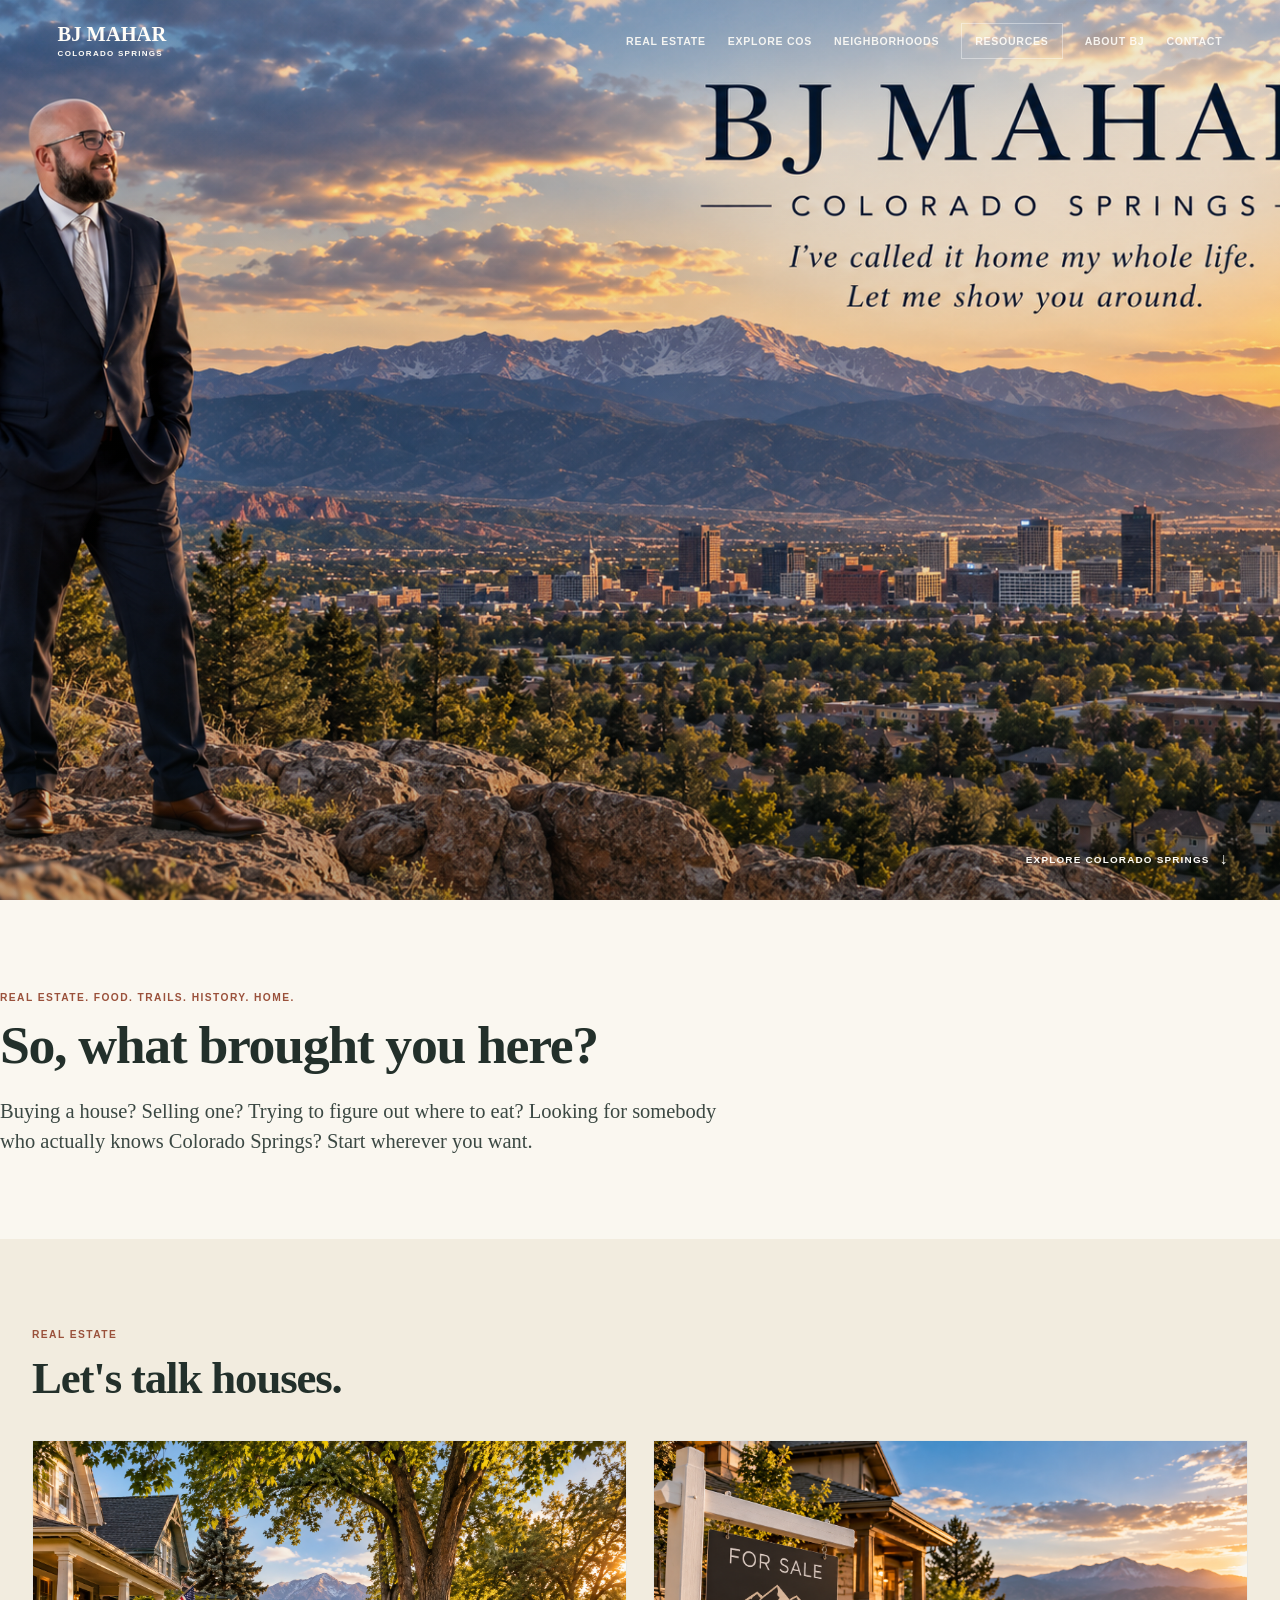
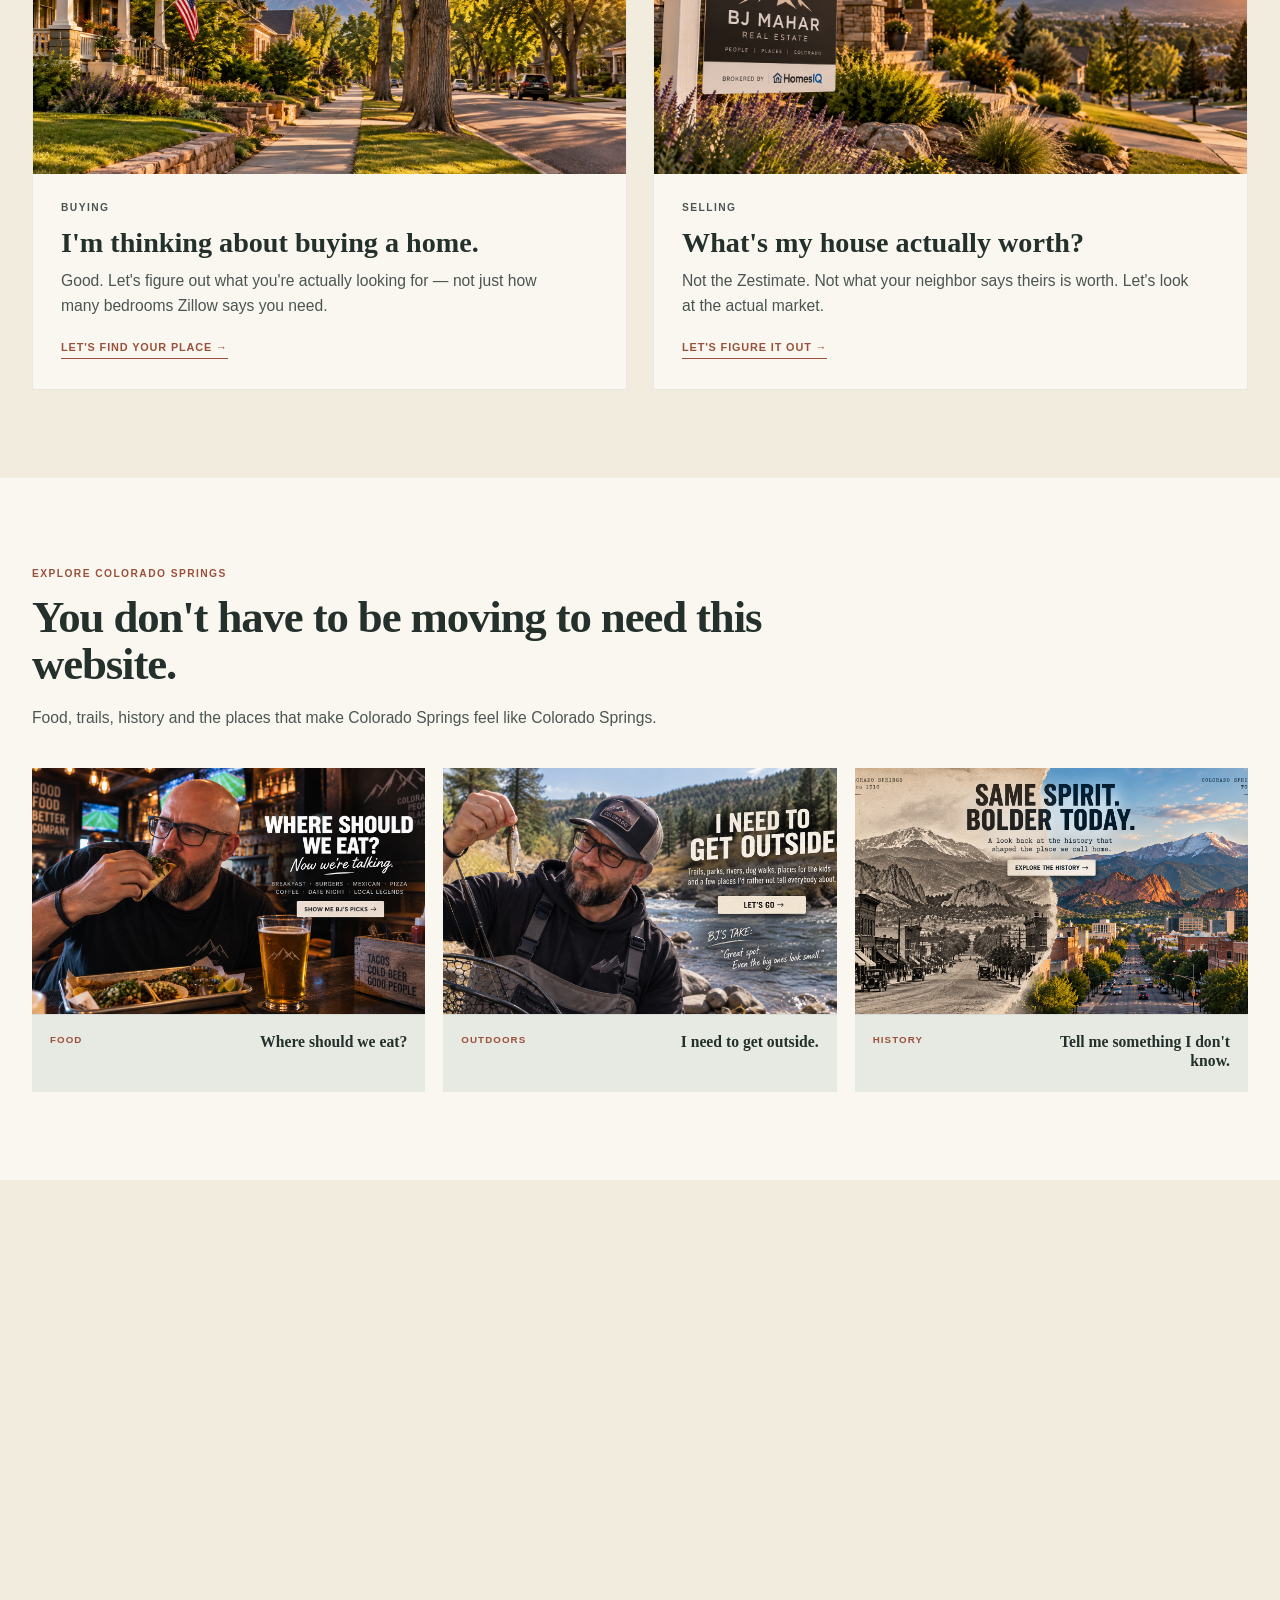
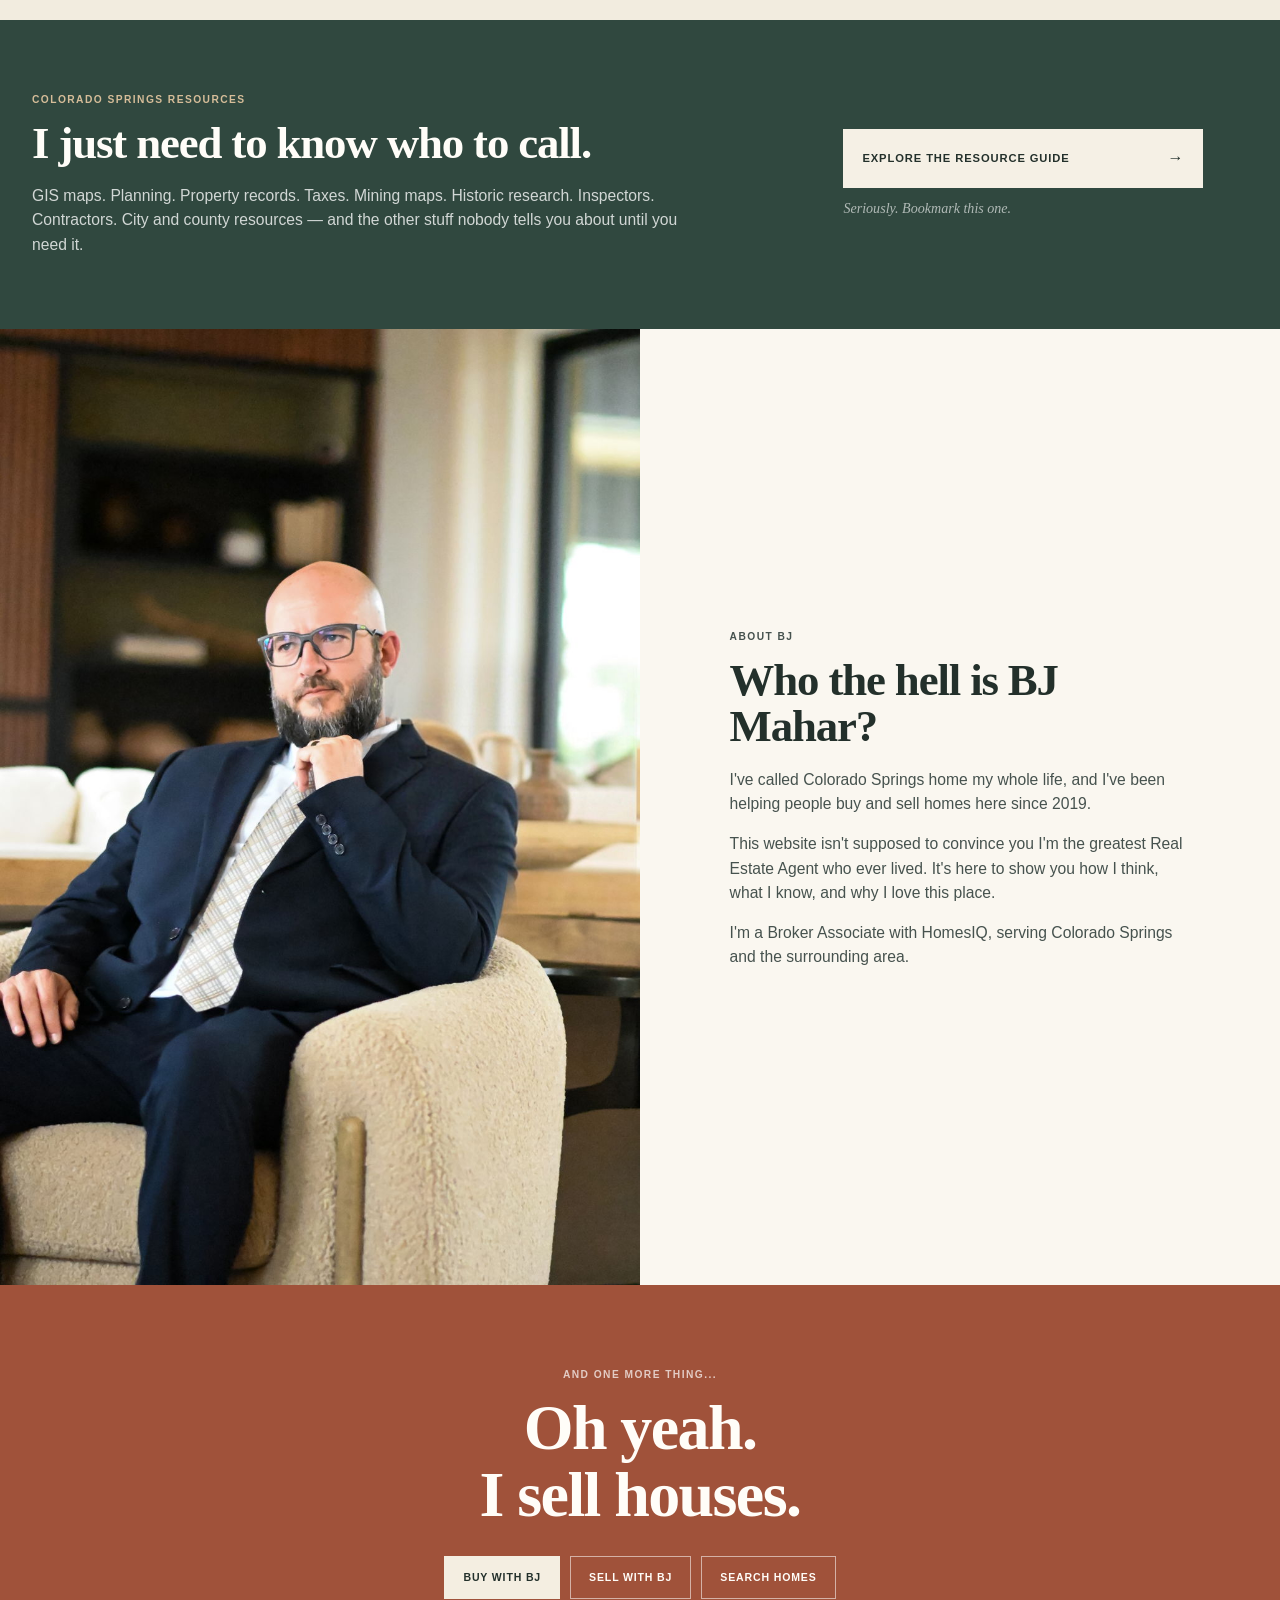
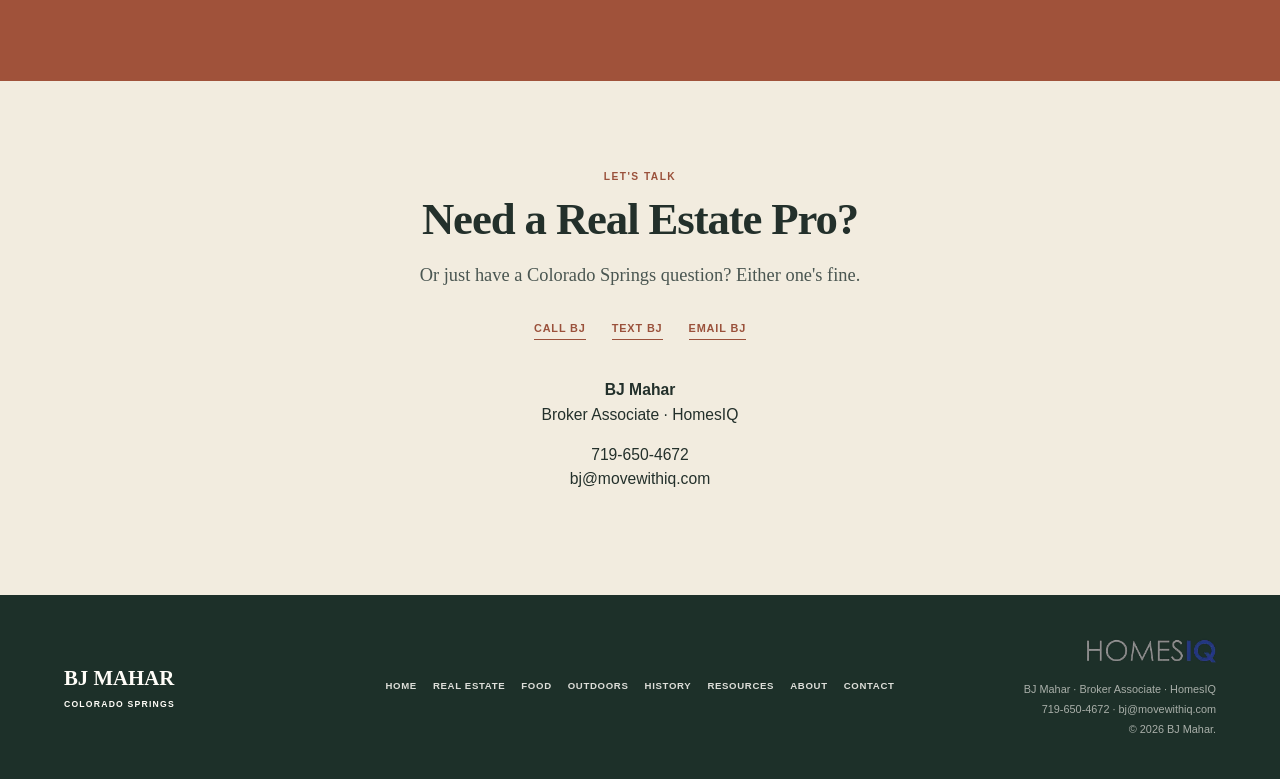
==== commit b6fc9d86: "Update index.html" ====
--- a/index.html
+++ b/index.html
@@ -1,3 +1,4 @@
+
 <!DOCTYPE html>
 <html lang="en">
 <head>
@@ -30,12 +31,15 @@
   color: inherit;
   text-decoration: none;
 }
+
 .explore-card-link .explore-card {
   height: 100%;
 }
+
 .explore-card-link:hover {
   color: inherit;
 }
+
 .explore-card-link:focus-visible {
   outline: 3px solid #a0523a;
   outline-offset: 4px;
@@ -45,6 +49,7 @@
 html {
   scroll-padding-top: 85px;
 }
+
 #intro, #real-estate, #explore, #neighborhoods,
 #resources, #about, #contact {
   scroll-margin-top: 85px;
@@ -145,7 +150,7 @@
             Good. Let's figure out what you're actually looking for —
             not just how many bedrooms Zillow says you need.
           </p>
-          <a href="#contact">Let's find your place →</a>
+          <a href="houses.html">Let's find your place →</a>
         </div>
       </article>
 
@@ -161,7 +166,7 @@
             Not the Zestimate. Not what your neighbor says theirs is worth.
             Let's look at the actual market.
           </p>
-          <a href="#contact">Let's figure it out →</a>
+          <a href="houses.html">Let's figure it out →</a>
         </div>
       </article>
 
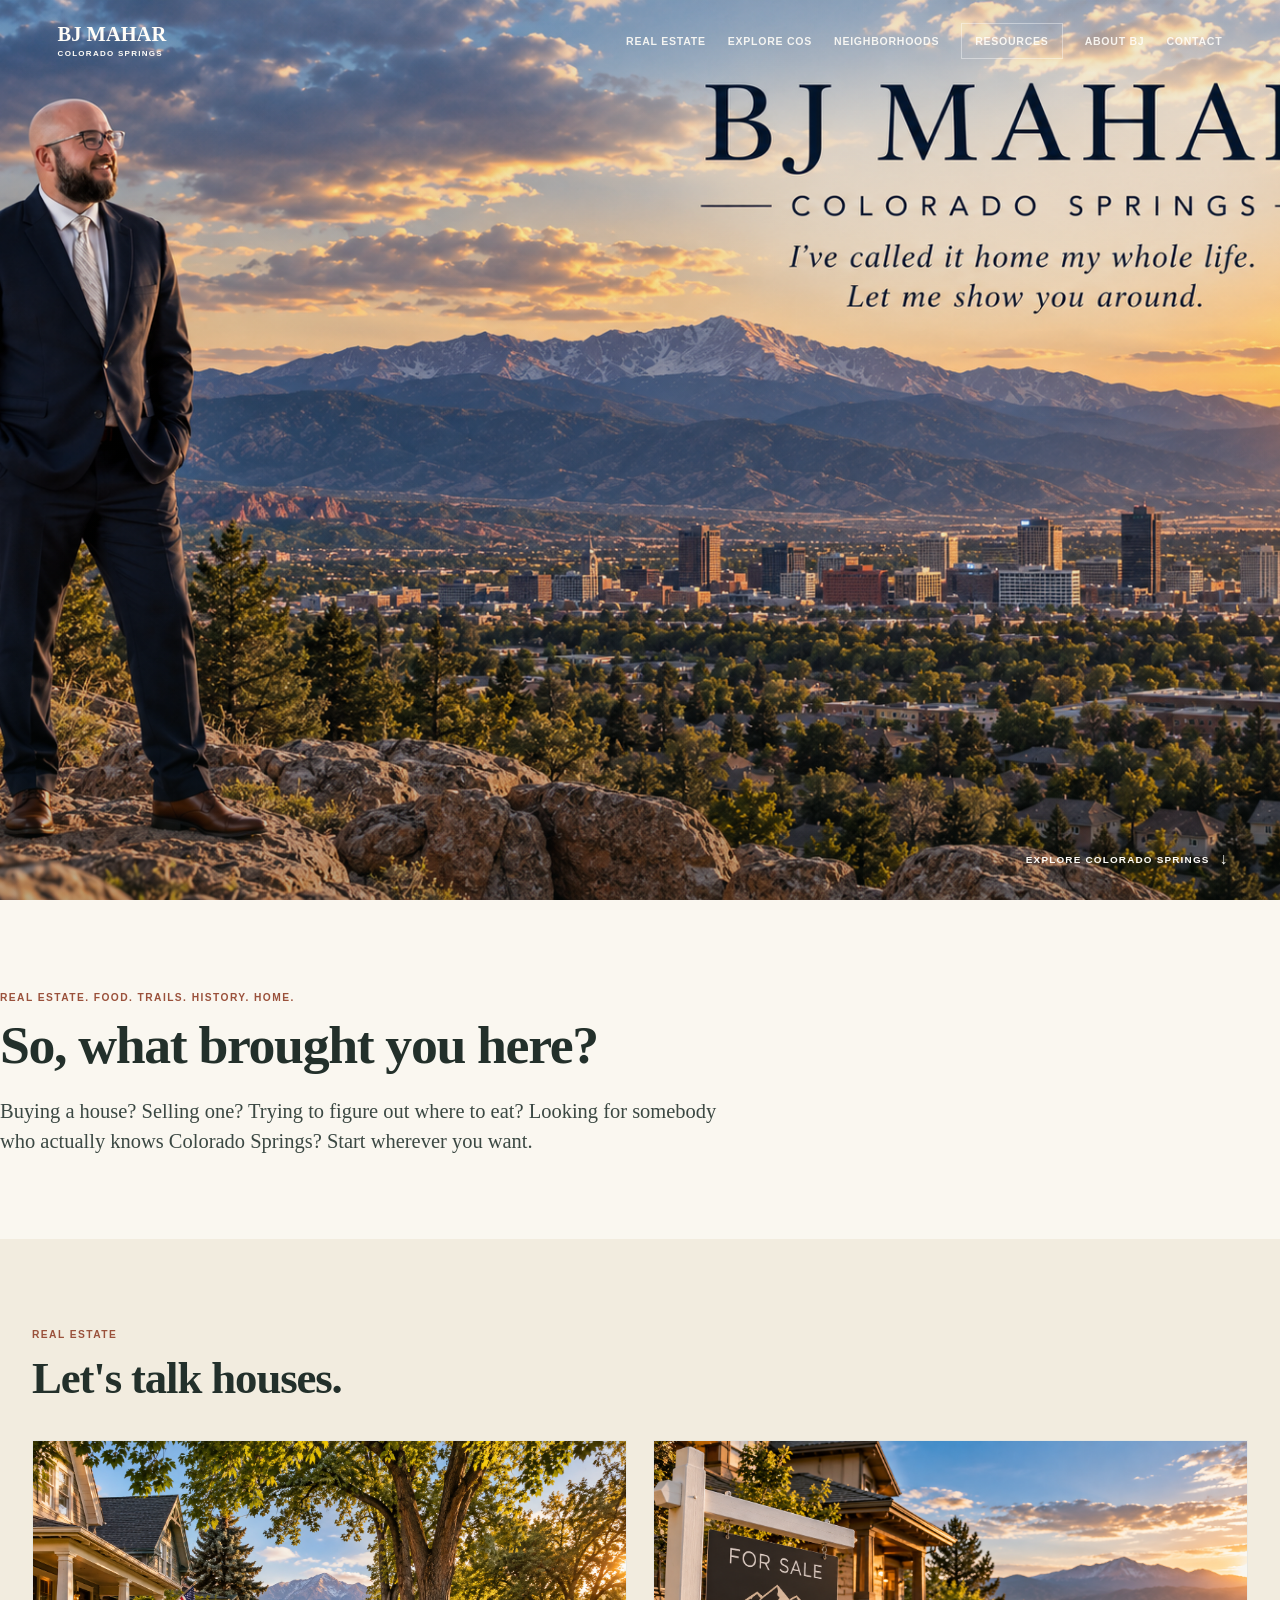
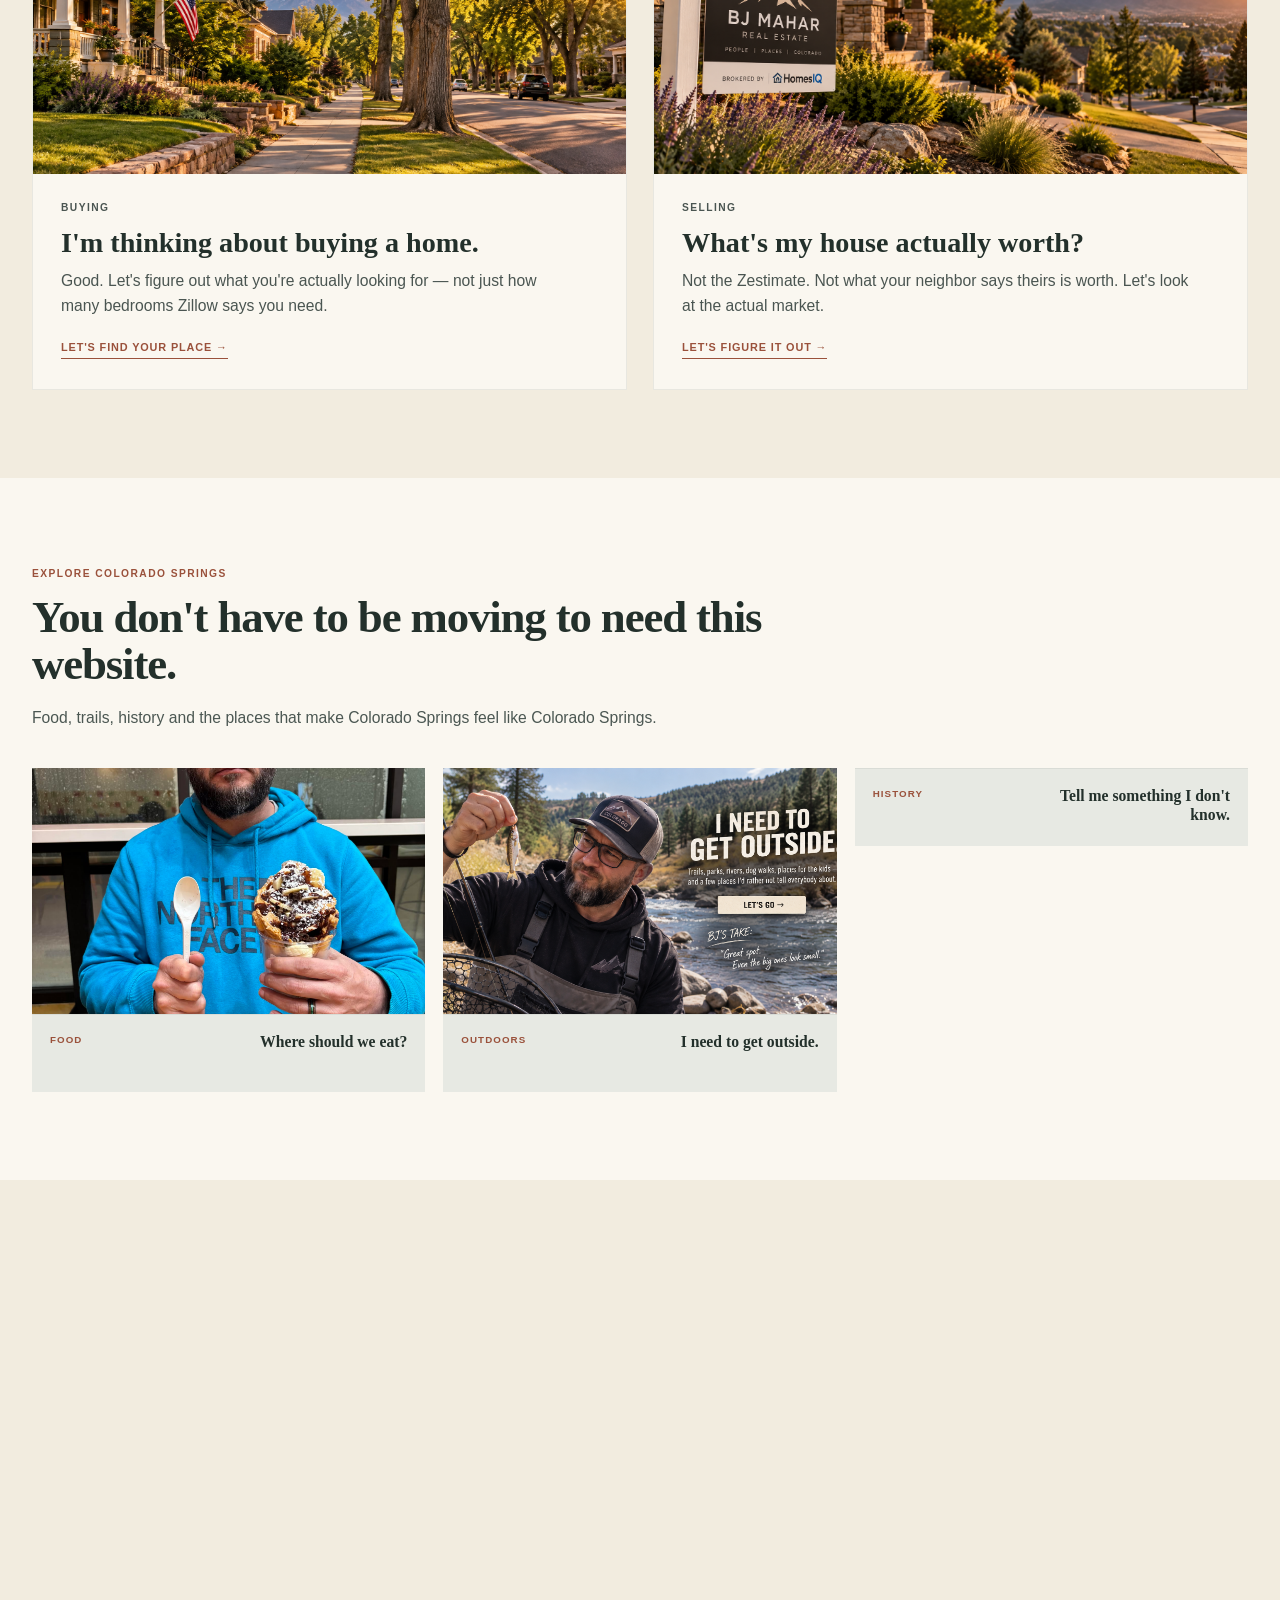
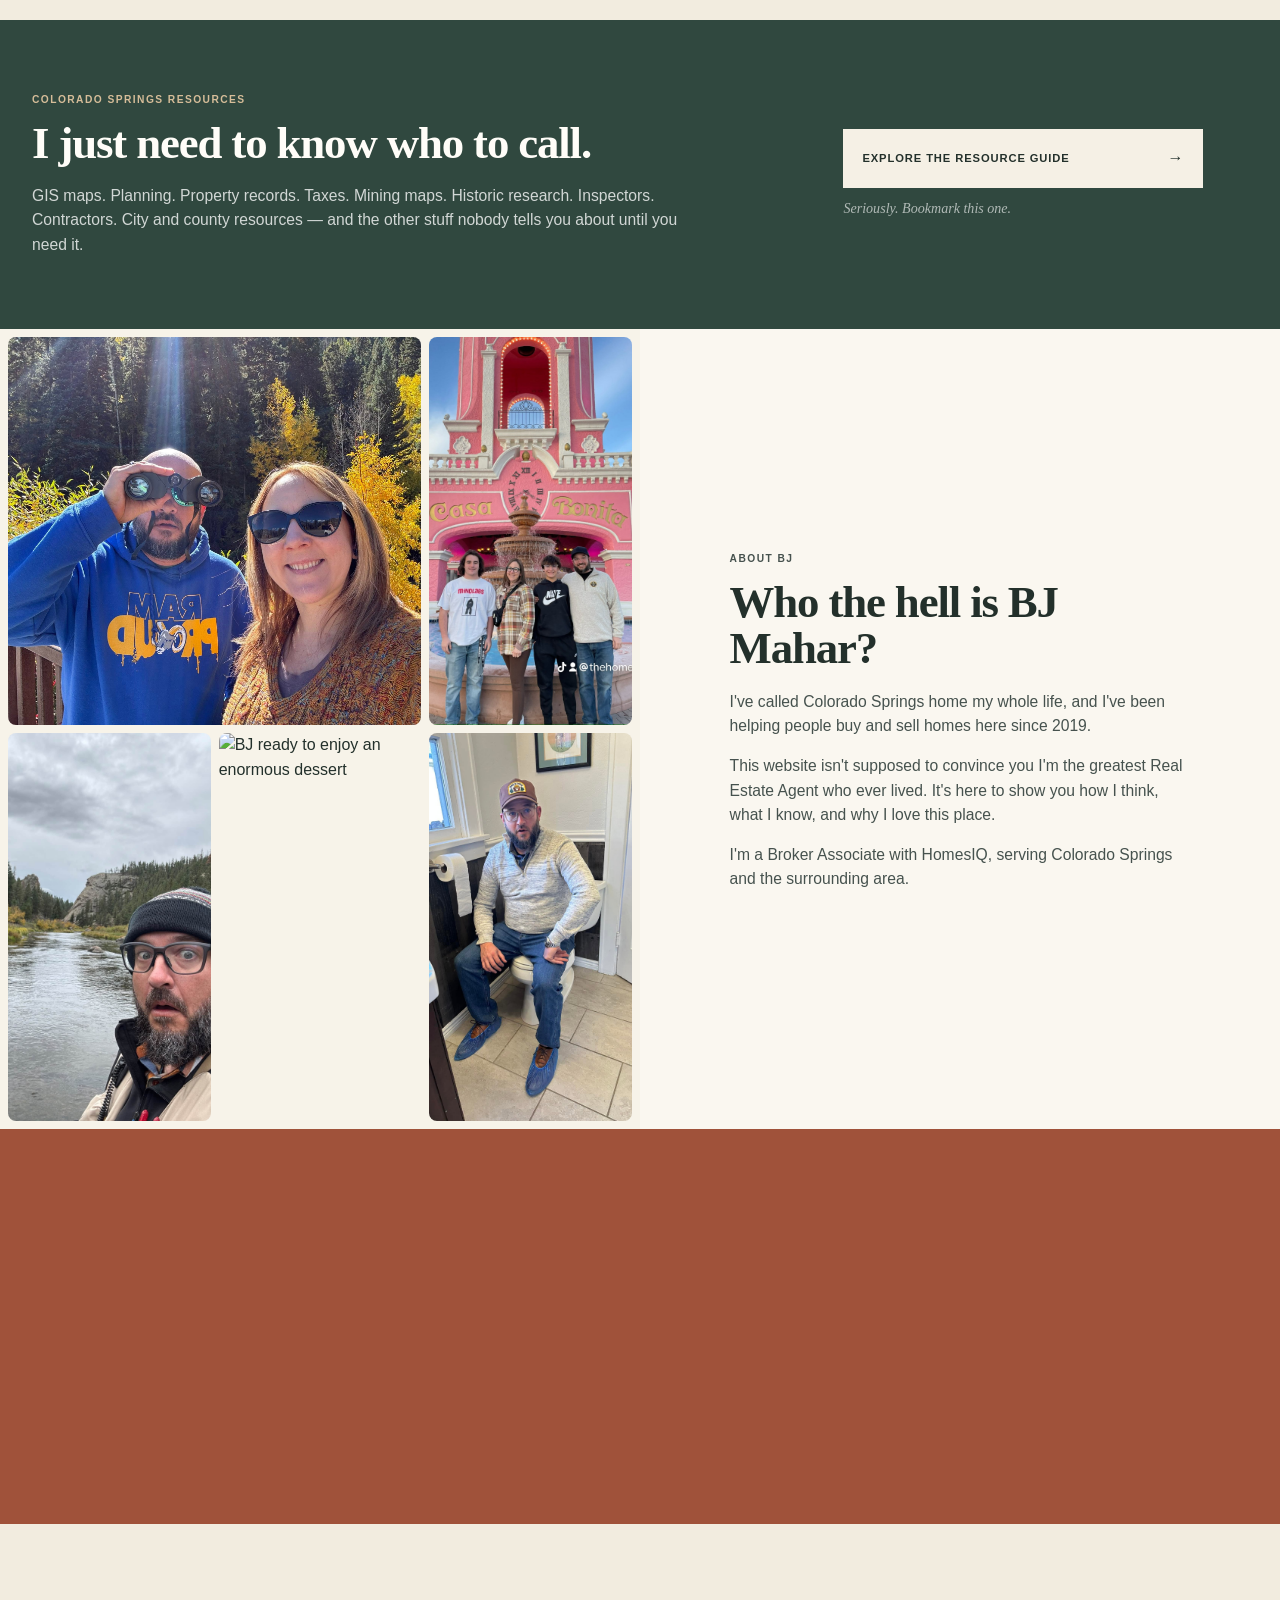
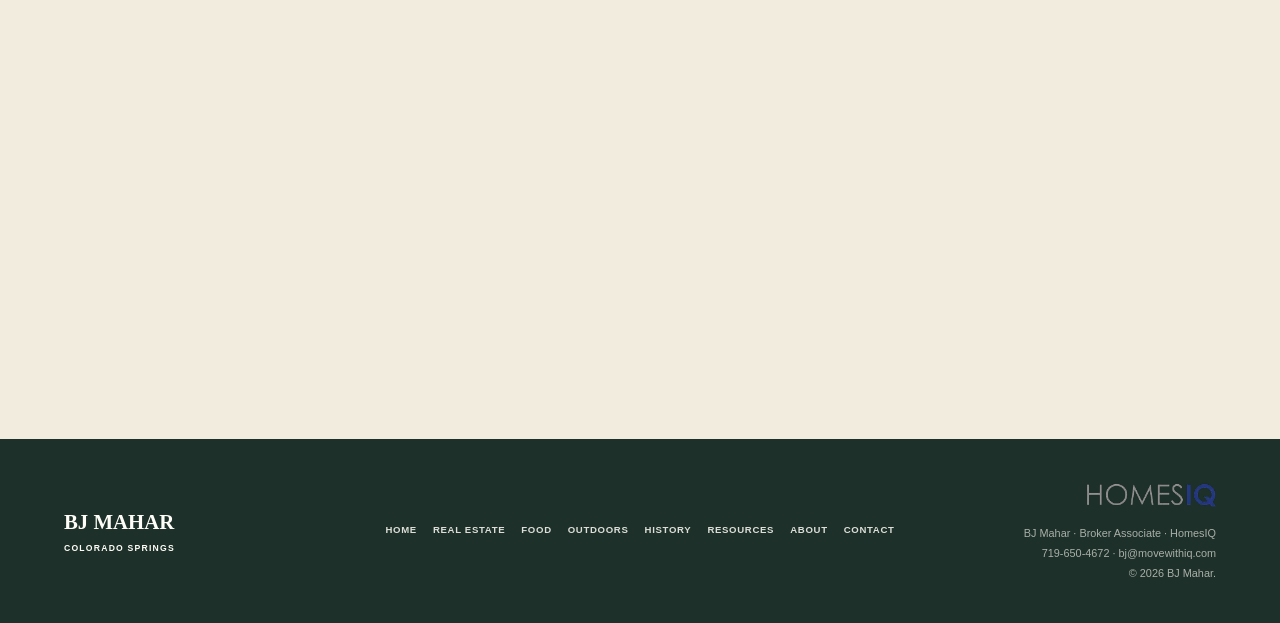
==== commit 6bd5caa3: "Update index.html" ====
--- a/index.html
+++ b/index.html
@@ -31,15 +31,12 @@
   color: inherit;
   text-decoration: none;
 }
-
 .explore-card-link .explore-card {
   height: 100%;
 }
-
 .explore-card-link:hover {
   color: inherit;
 }
-
 .explore-card-link:focus-visible {
   outline: 3px solid #a0523a;
   outline-offset: 4px;
@@ -49,7 +46,6 @@
 html {
   scroll-padding-top: 85px;
 }
-
 #intro, #real-estate, #explore, #neighborhoods,
 #resources, #about, #contact {
   scroll-margin-top: 85px;
@@ -64,6 +60,79 @@
     overflow-wrap: break-word;
     margin-left: 0;
     transform: none;
+  }
+}
+
+/* About BJ: five-photo personality collage */
+.about-image.bj-collage {
+  display: grid;
+  grid-template-columns: repeat(6, minmax(0, 1fr));
+  grid-template-rows: repeat(4, minmax(0, 1fr));
+  gap: 8px;
+  aspect-ratio: 4 / 5;
+  overflow: hidden;
+  padding: 8px;
+  background: #f7f3e9;
+  box-sizing: border-box;
+}
+.about-image.bj-collage .bj-photo {
+  display: block;
+  min-width: 0;
+  min-height: 0;
+  overflow: hidden;
+  border-radius: 8px;
+}
+.about-image.bj-collage .bj-photo img {
+  display: block;
+  width: 100%;
+  height: 100%;
+  max-width: none;
+  object-fit: cover;
+  object-position: center;
+  border-radius: 0;
+}
+.bj-photo--binoculars {
+  grid-column: 1 / 5;
+  grid-row: 1 / 3;
+}
+.bj-photo--family {
+  grid-column: 5 / 7;
+  grid-row: 1 / 3;
+}
+.bj-photo--fishing {
+  grid-column: 1 / 3;
+  grid-row: 3 / 5;
+}
+.bj-photo--food {
+  grid-column: 3 / 5;
+  grid-row: 3 / 5;
+}
+.bj-photo--toilet {
+  grid-column: 5 / 7;
+  grid-row: 3 / 5;
+}
+.about-image.bj-collage .bj-photo--binoculars img {
+  object-position: 46% center;
+}
+.about-image.bj-collage .bj-photo--family img {
+  object-position: 58% center;
+}
+.about-image.bj-collage .bj-photo--fishing img {
+  object-position: 73% center;
+}
+.about-image.bj-collage .bj-photo--food img {
+  object-position: center 38%;
+}
+.about-image.bj-collage .bj-photo--toilet img {
+  object-position: 52% center;
+}
+
+@media (max-width: 700px) {
+  .about-image.bj-collage {
+    width: 100%;
+    aspect-ratio: 1 / 1;
+    gap: 6px;
+    padding: 6px;
   }
 }
 </style>
@@ -215,13 +284,9 @@
 
       <a href="history.html" class="explore-card-link"
         aria-label="Explore Colorado Springs history">
-        <div class="explore-card">
-          <img src="images/history.jpg"
-            alt="Historic and modern Colorado Springs">
-          <div class="explore-label">
-            <span>HISTORY</span>
-            <strong>Tell me something I don't know.</strong>
-          </div>
+        <div class="explore-label">
+          <span>HISTORY</span>
+          <strong>Tell me something I don't know.</strong>
         </div>
       </a>
 
@@ -299,8 +364,22 @@
 <!-- ABOUT BJ -->
 <section id="about" class="about-section">
 
-  <div class="about-image">
-    <img src="images/about-bj.jpg" alt="BJ Mahar">
+  <div class="about-image bj-collage" aria-label="Photos of BJ enjoying Colorado, family, food, and everyday life">
+    <div class="bj-photo bj-photo--binoculars">
+      <img src="images/binoculars.jpg" alt="BJ enjoying a colorful Colorado autumn day" loading="lazy">
+    </div>
+    <div class="bj-photo bj-photo--family">
+      <img src="images/family.jpg" alt="BJ and family at Casa Bonita" loading="lazy">
+    </div>
+    <div class="bj-photo bj-photo--fishing">
+      <img src="images/fishing.jpg" alt="BJ beside a Colorado river" loading="lazy">
+    </div>
+    <div class="bj-photo bj-photo--food">
+      <img src="images/food(1).jpg" alt="BJ ready to enjoy an enormous dessert" loading="lazy">
+    </div>
+    <div class="bj-photo bj-photo--toilet">
+      <img src="images/toilet.jpg" alt="BJ bringing his sense of humor to a home visit" loading="lazy">
+    </div>
   </div>
 
   <div class="about-copy">
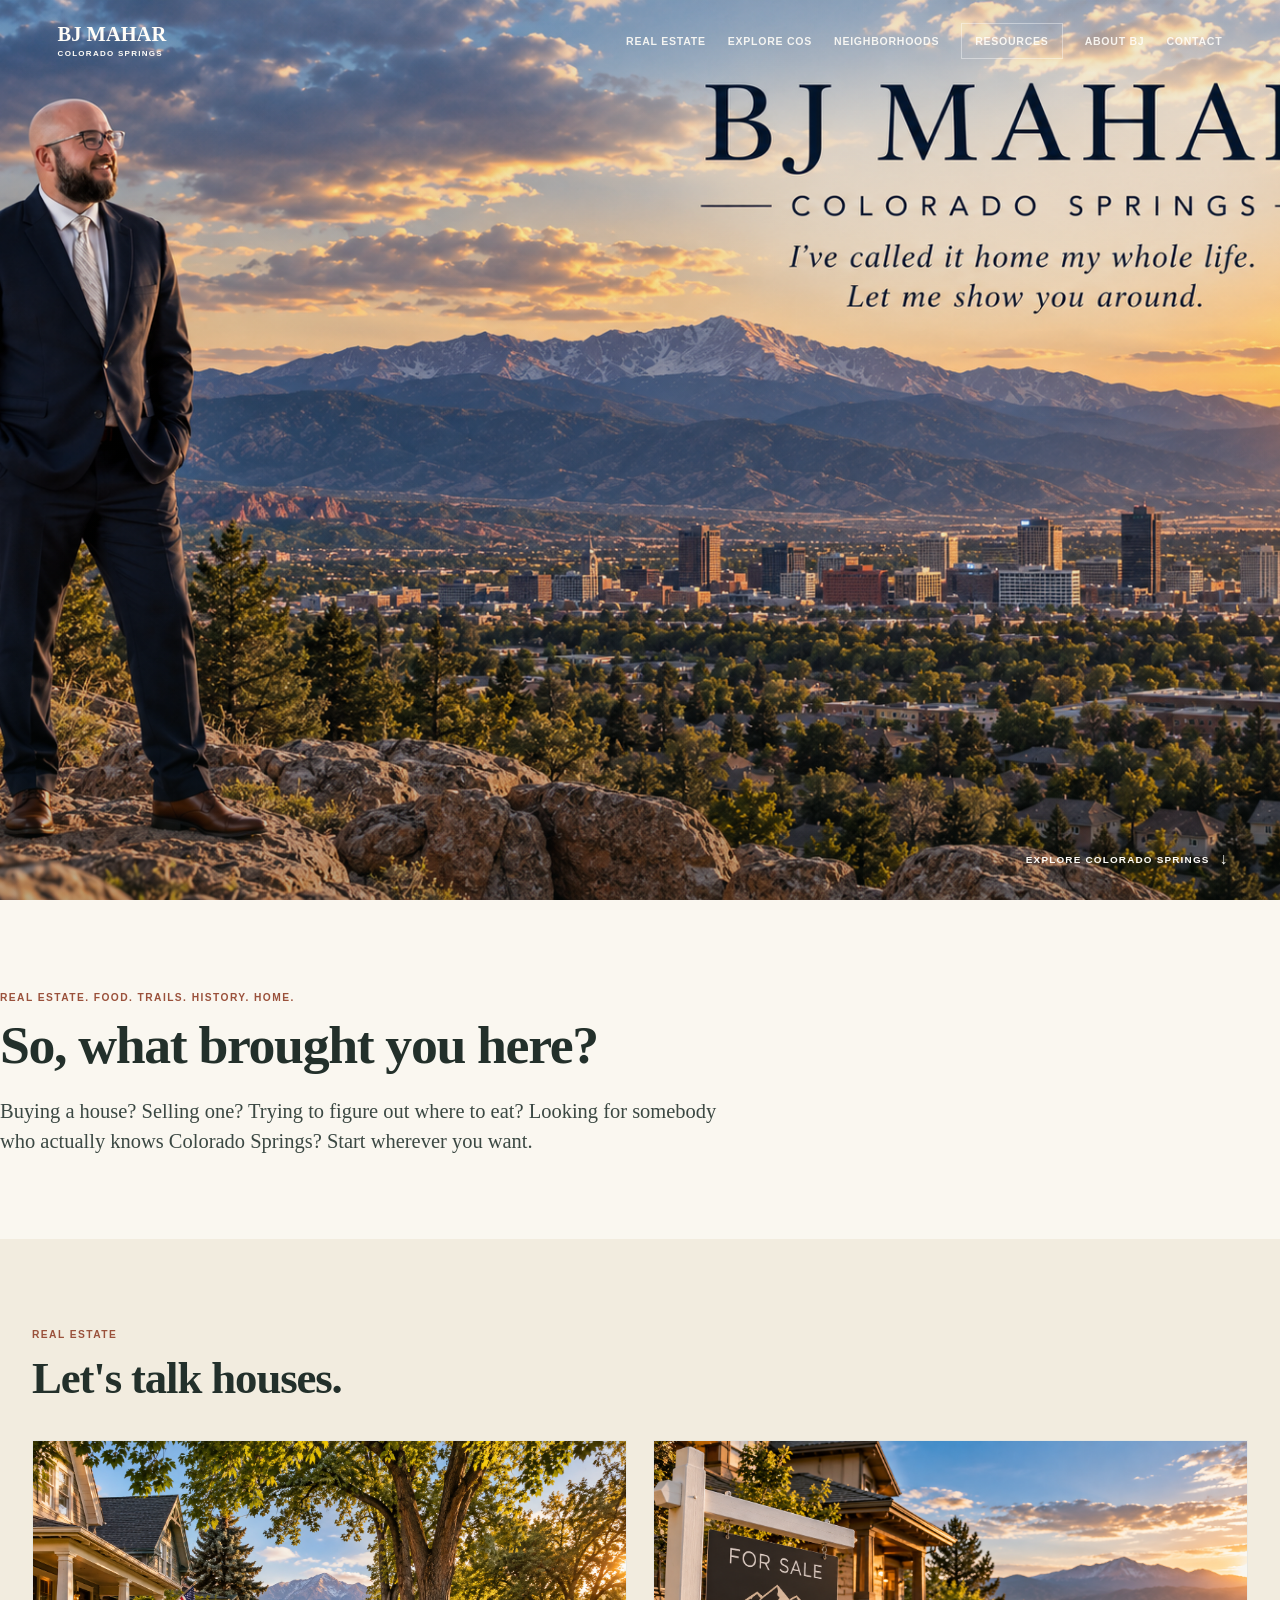
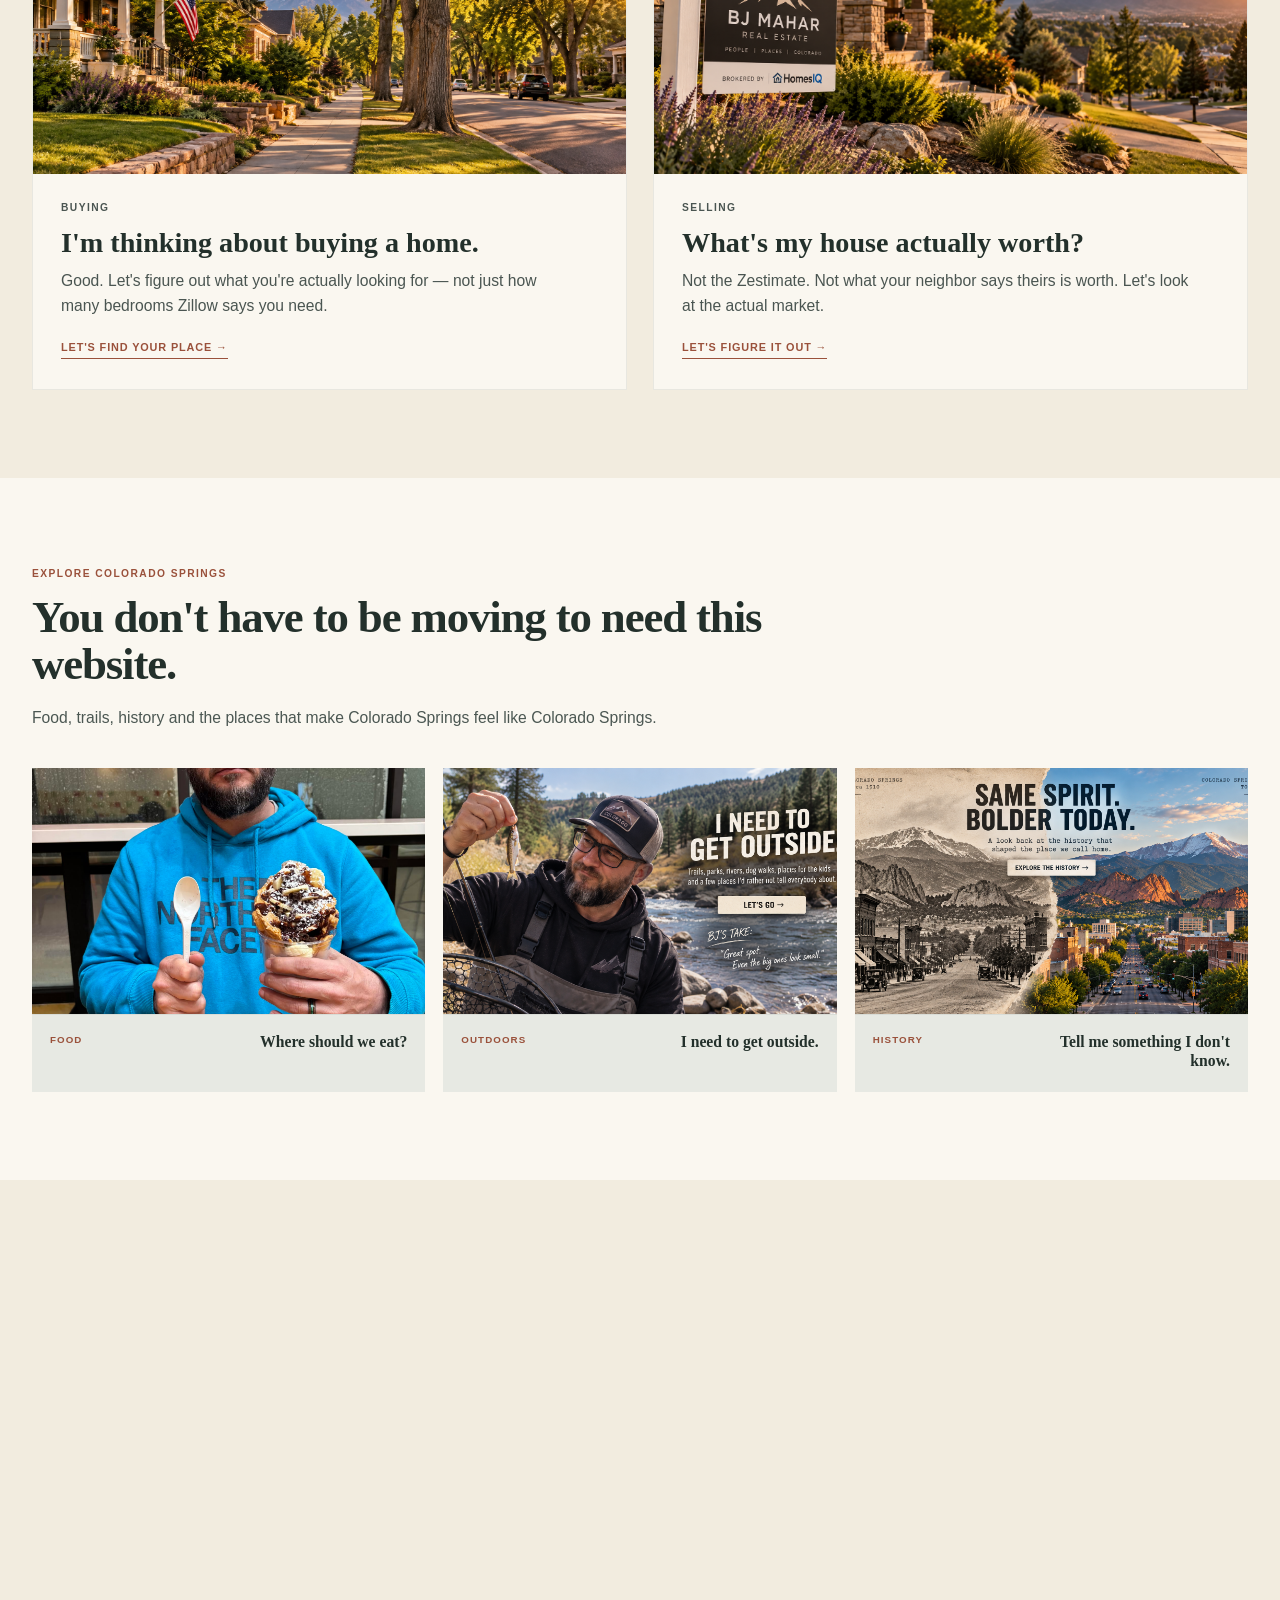
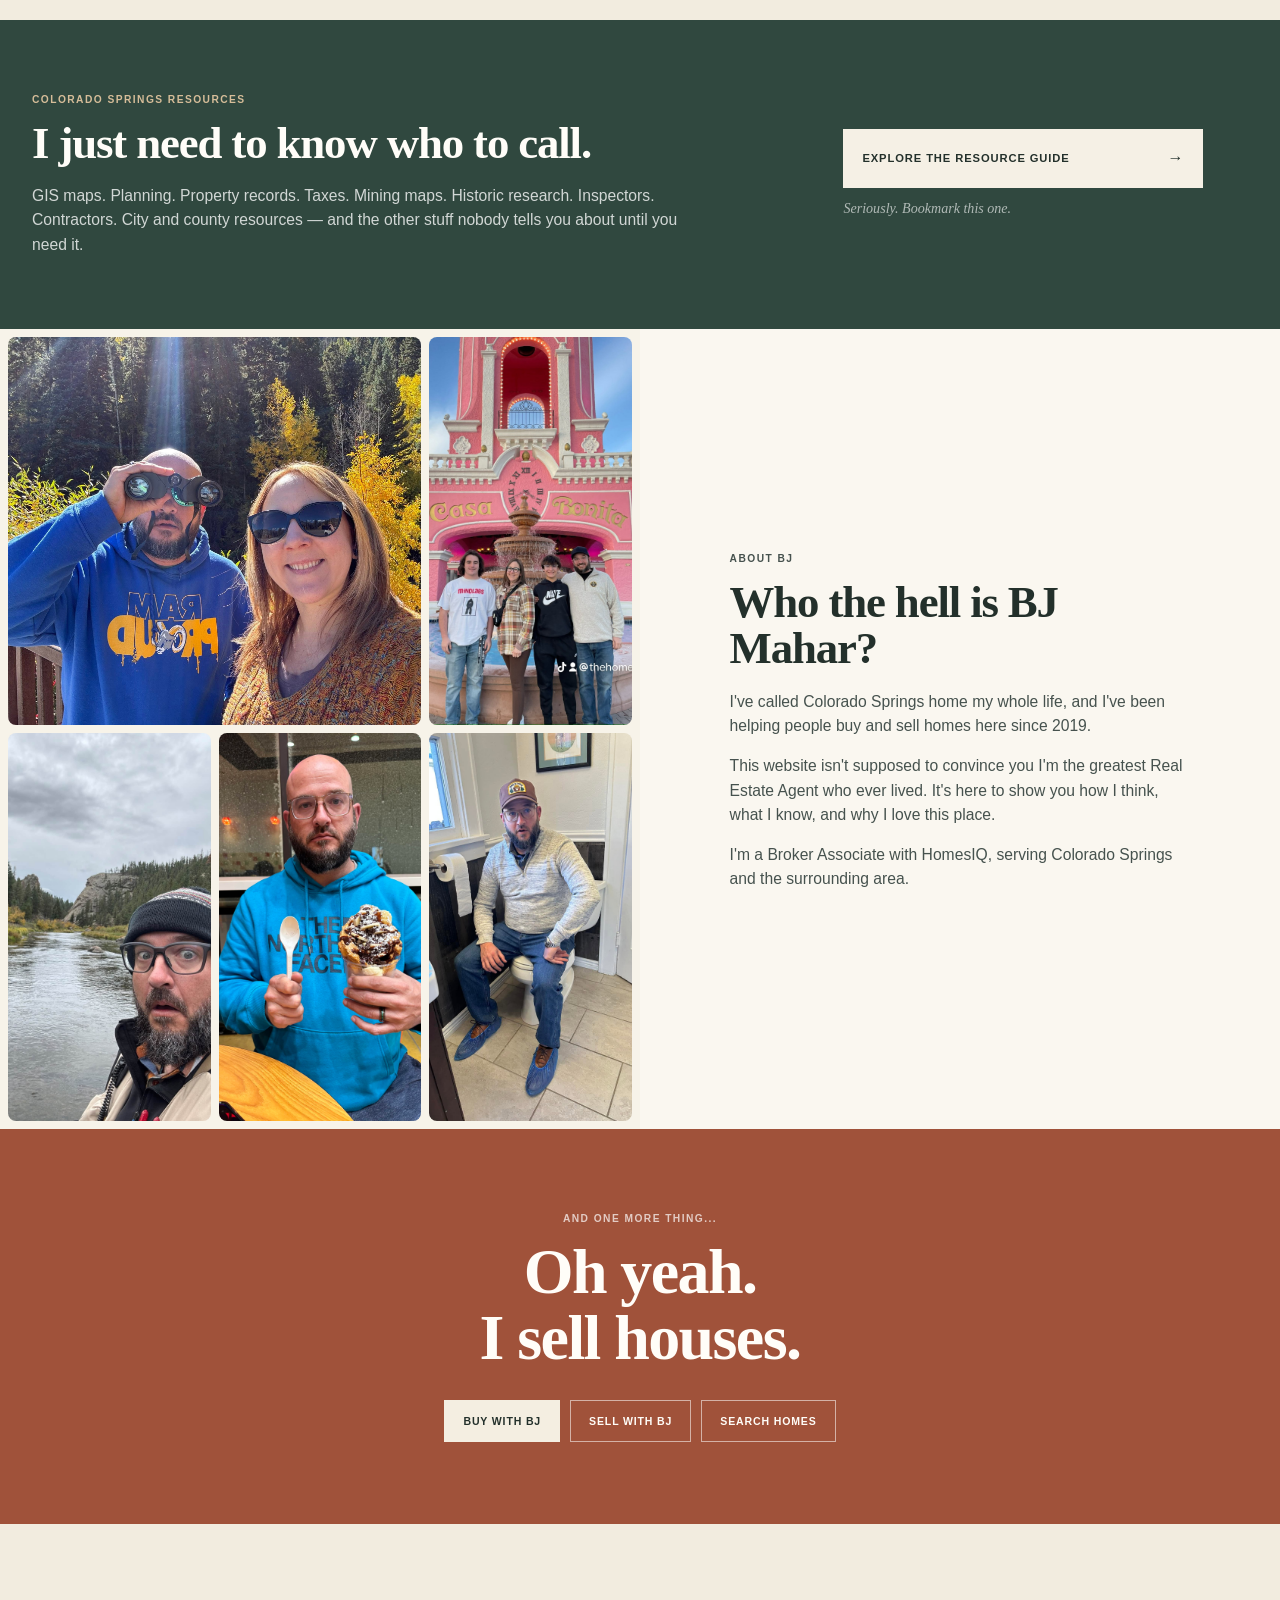
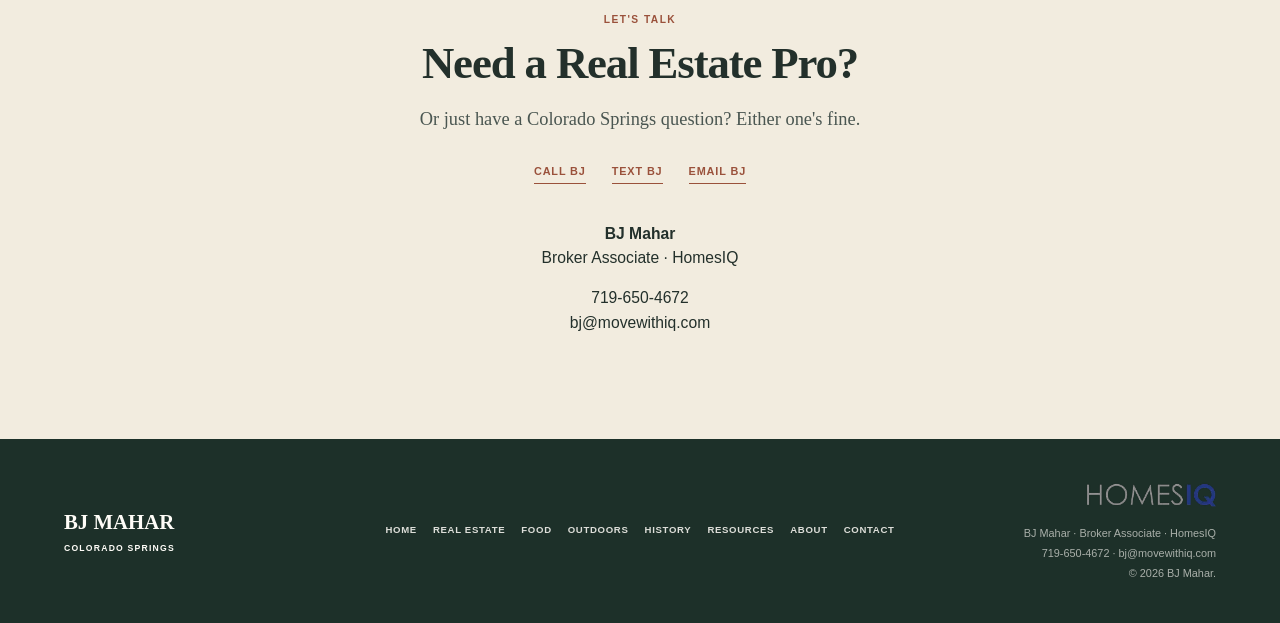
==== commit d6e4f4dd: "Update index.html" ====
--- a/index.html
+++ b/index.html
@@ -31,12 +31,15 @@
   color: inherit;
   text-decoration: none;
 }
+
 .explore-card-link .explore-card {
   height: 100%;
 }
+
 .explore-card-link:hover {
   color: inherit;
 }
+
 .explore-card-link:focus-visible {
   outline: 3px solid #a0523a;
   outline-offset: 4px;
@@ -46,6 +49,7 @@
 html {
   scroll-padding-top: 85px;
 }
+
 #intro, #real-estate, #explore, #neighborhoods,
 #resources, #about, #contact {
   scroll-margin-top: 85px;
@@ -75,6 +79,7 @@
   background: #f7f3e9;
   box-sizing: border-box;
 }
+
 .about-image.bj-collage .bj-photo {
   display: block;
   min-width: 0;
@@ -82,6 +87,7 @@
   overflow: hidden;
   border-radius: 8px;
 }
+
 .about-image.bj-collage .bj-photo img {
   display: block;
   width: 100%;
@@ -91,38 +97,48 @@
   object-position: center;
   border-radius: 0;
 }
+
 .bj-photo--binoculars {
   grid-column: 1 / 5;
   grid-row: 1 / 3;
 }
+
 .bj-photo--family {
   grid-column: 5 / 7;
   grid-row: 1 / 3;
 }
+
 .bj-photo--fishing {
   grid-column: 1 / 3;
   grid-row: 3 / 5;
 }
+
 .bj-photo--food {
   grid-column: 3 / 5;
   grid-row: 3 / 5;
 }
+
 .bj-photo--toilet {
   grid-column: 5 / 7;
   grid-row: 3 / 5;
 }
+
 .about-image.bj-collage .bj-photo--binoculars img {
   object-position: 46% center;
 }
+
 .about-image.bj-collage .bj-photo--family img {
   object-position: 58% center;
 }
+
 .about-image.bj-collage .bj-photo--fishing img {
   object-position: 73% center;
 }
+
 .about-image.bj-collage .bj-photo--food img {
   object-position: center 38%;
 }
+
 .about-image.bj-collage .bj-photo--toilet img {
   object-position: 52% center;
 }
@@ -284,9 +300,13 @@
 
       <a href="history.html" class="explore-card-link"
         aria-label="Explore Colorado Springs history">
-        <div class="explore-label">
-          <span>HISTORY</span>
-          <strong>Tell me something I don't know.</strong>
+        <div class="explore-card">
+          <img src="images/history.jpg"
+            alt="Historic and modern Colorado Springs">
+          <div class="explore-label">
+            <span>HISTORY</span>
+            <strong>Tell me something I don't know.</strong>
+          </div>
         </div>
       </a>
 
@@ -366,19 +386,28 @@
 
   <div class="about-image bj-collage" aria-label="Photos of BJ enjoying Colorado, family, food, and everyday life">
     <div class="bj-photo bj-photo--binoculars">
-      <img src="images/binoculars.jpg" alt="BJ enjoying a colorful Colorado autumn day" loading="lazy">
-    </div>
+      <img src="images/binoculars.jpg"
+        alt="BJ enjoying a colorful Colorado autumn day" loading="lazy">
+    </div>
+
     <div class="bj-photo bj-photo--family">
-      <img src="images/family.jpg" alt="BJ and family at Casa Bonita" loading="lazy">
-    </div>
+      <img src="images/family.jpg"
+        alt="BJ and family at Casa Bonita" loading="lazy">
+    </div>
+
     <div class="bj-photo bj-photo--fishing">
-      <img src="images/fishing.jpg" alt="BJ beside a Colorado river" loading="lazy">
-    </div>
+      <img src="images/fishing.jpg"
+        alt="BJ beside a Colorado river" loading="lazy">
+    </div>
+
     <div class="bj-photo bj-photo--food">
-      <img src="images/food(1).jpg" alt="BJ ready to enjoy an enormous dessert" loading="lazy">
-    </div>
+      <img src="images/food.jpg"
+        alt="BJ ready to enjoy an enormous dessert" loading="lazy">
+    </div>
+
     <div class="bj-photo bj-photo--toilet">
-      <img src="images/toilet.jpg" alt="BJ bringing his sense of humor to a home visit" loading="lazy">
+      <img src="images/toilet.jpg"
+        alt="BJ bringing his sense of humor to a home visit" loading="lazy">
     </div>
   </div>
 
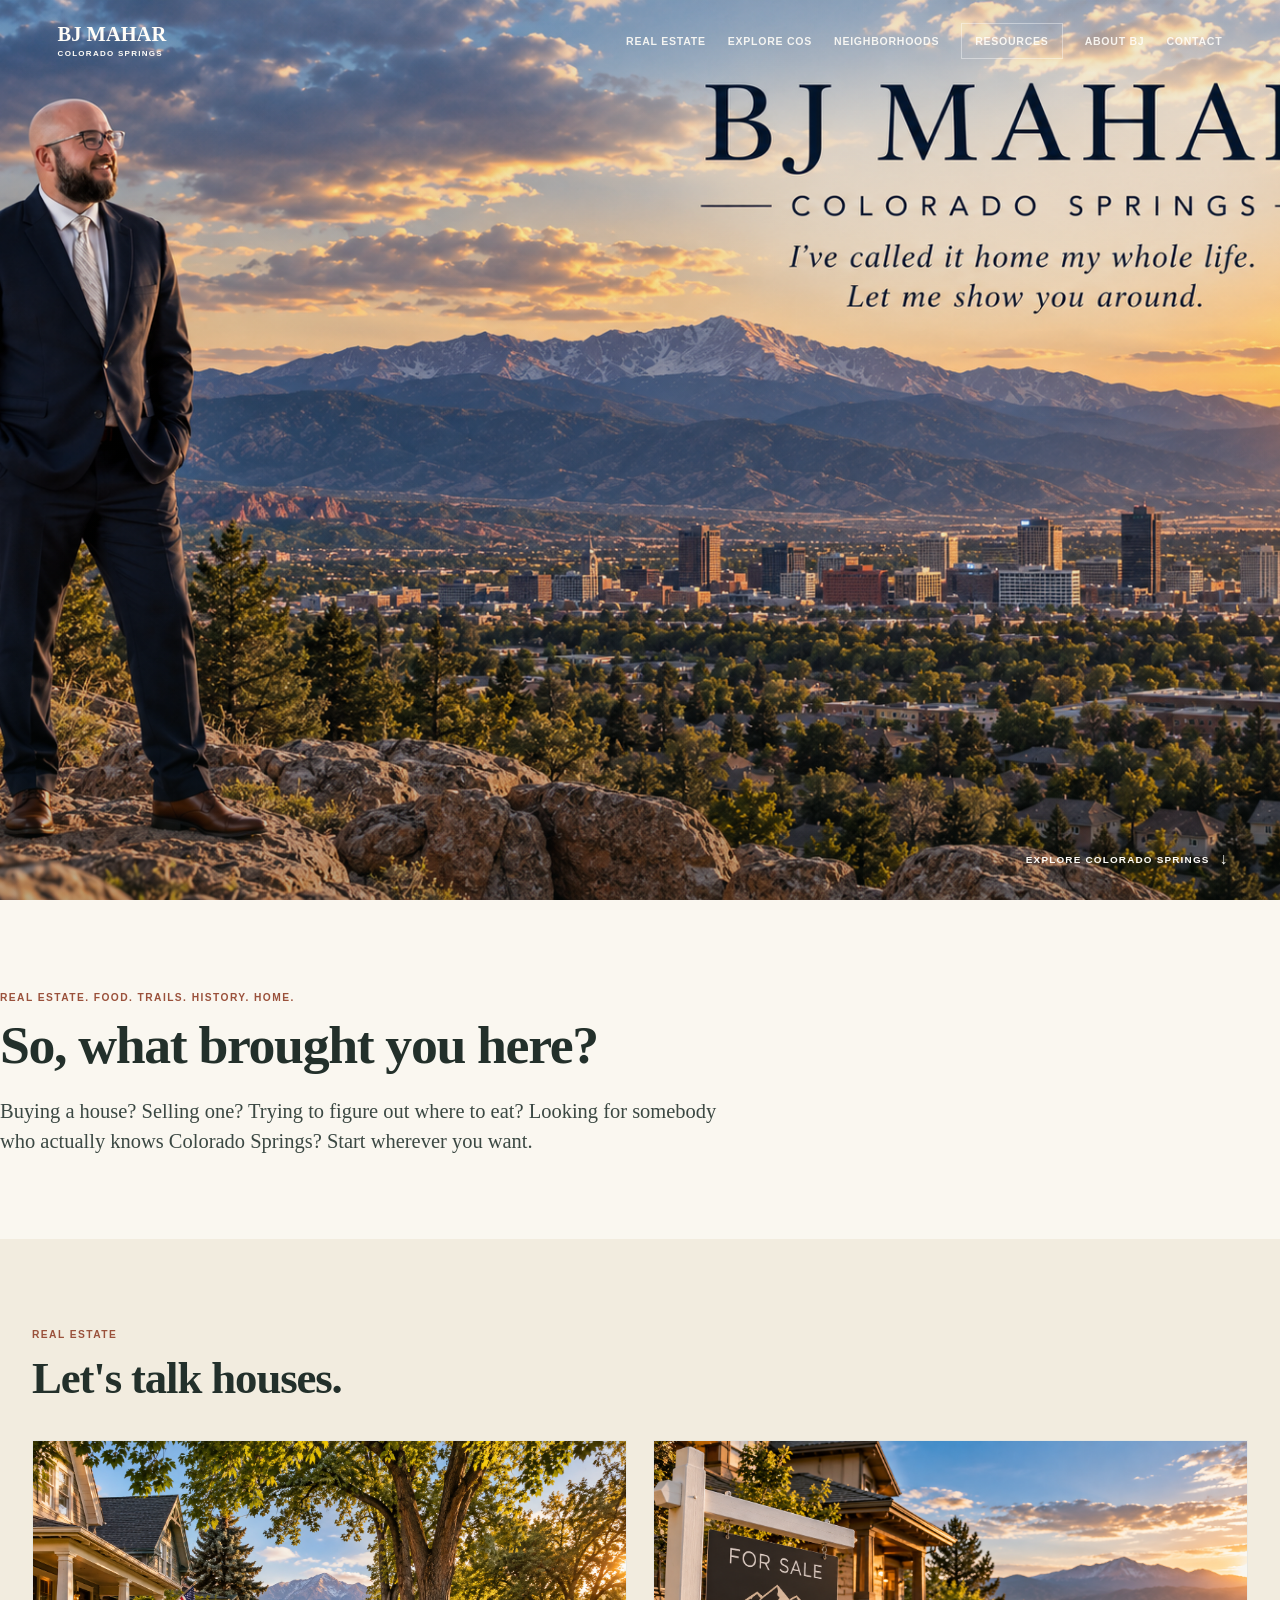
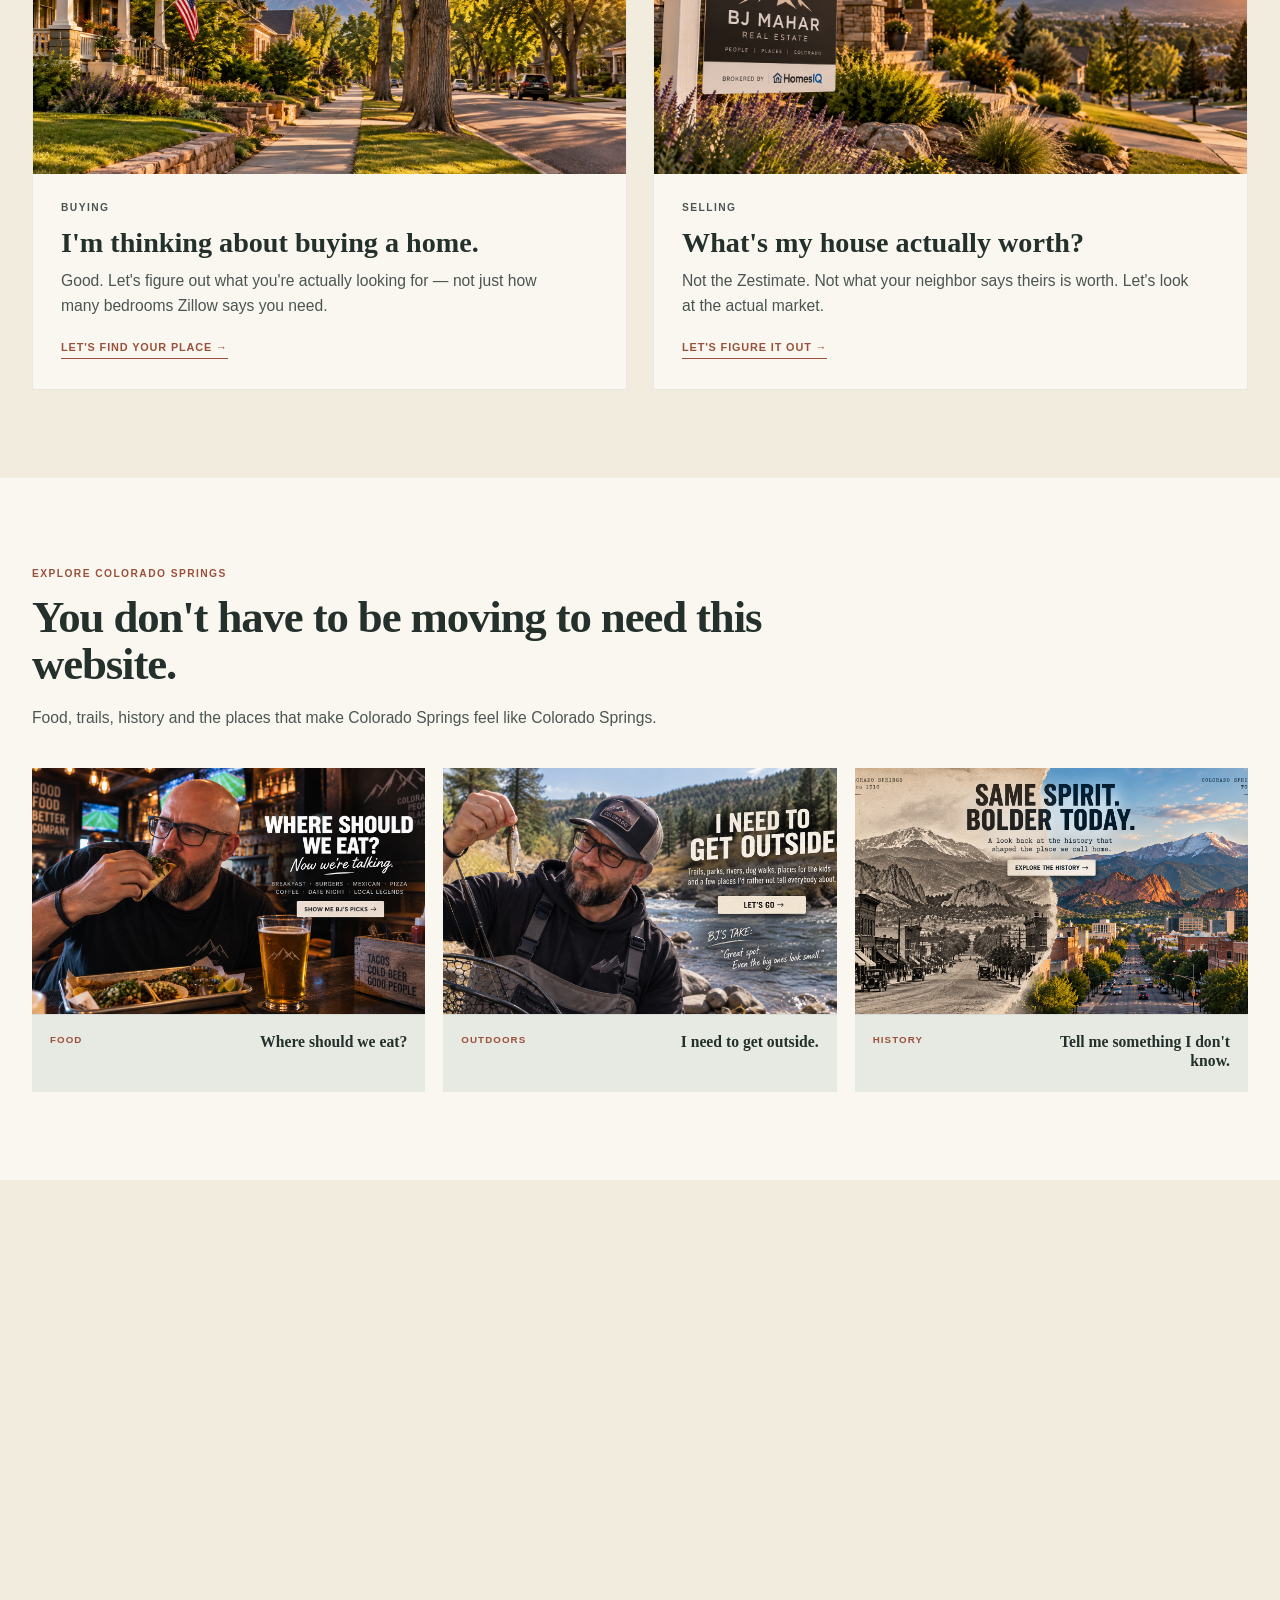
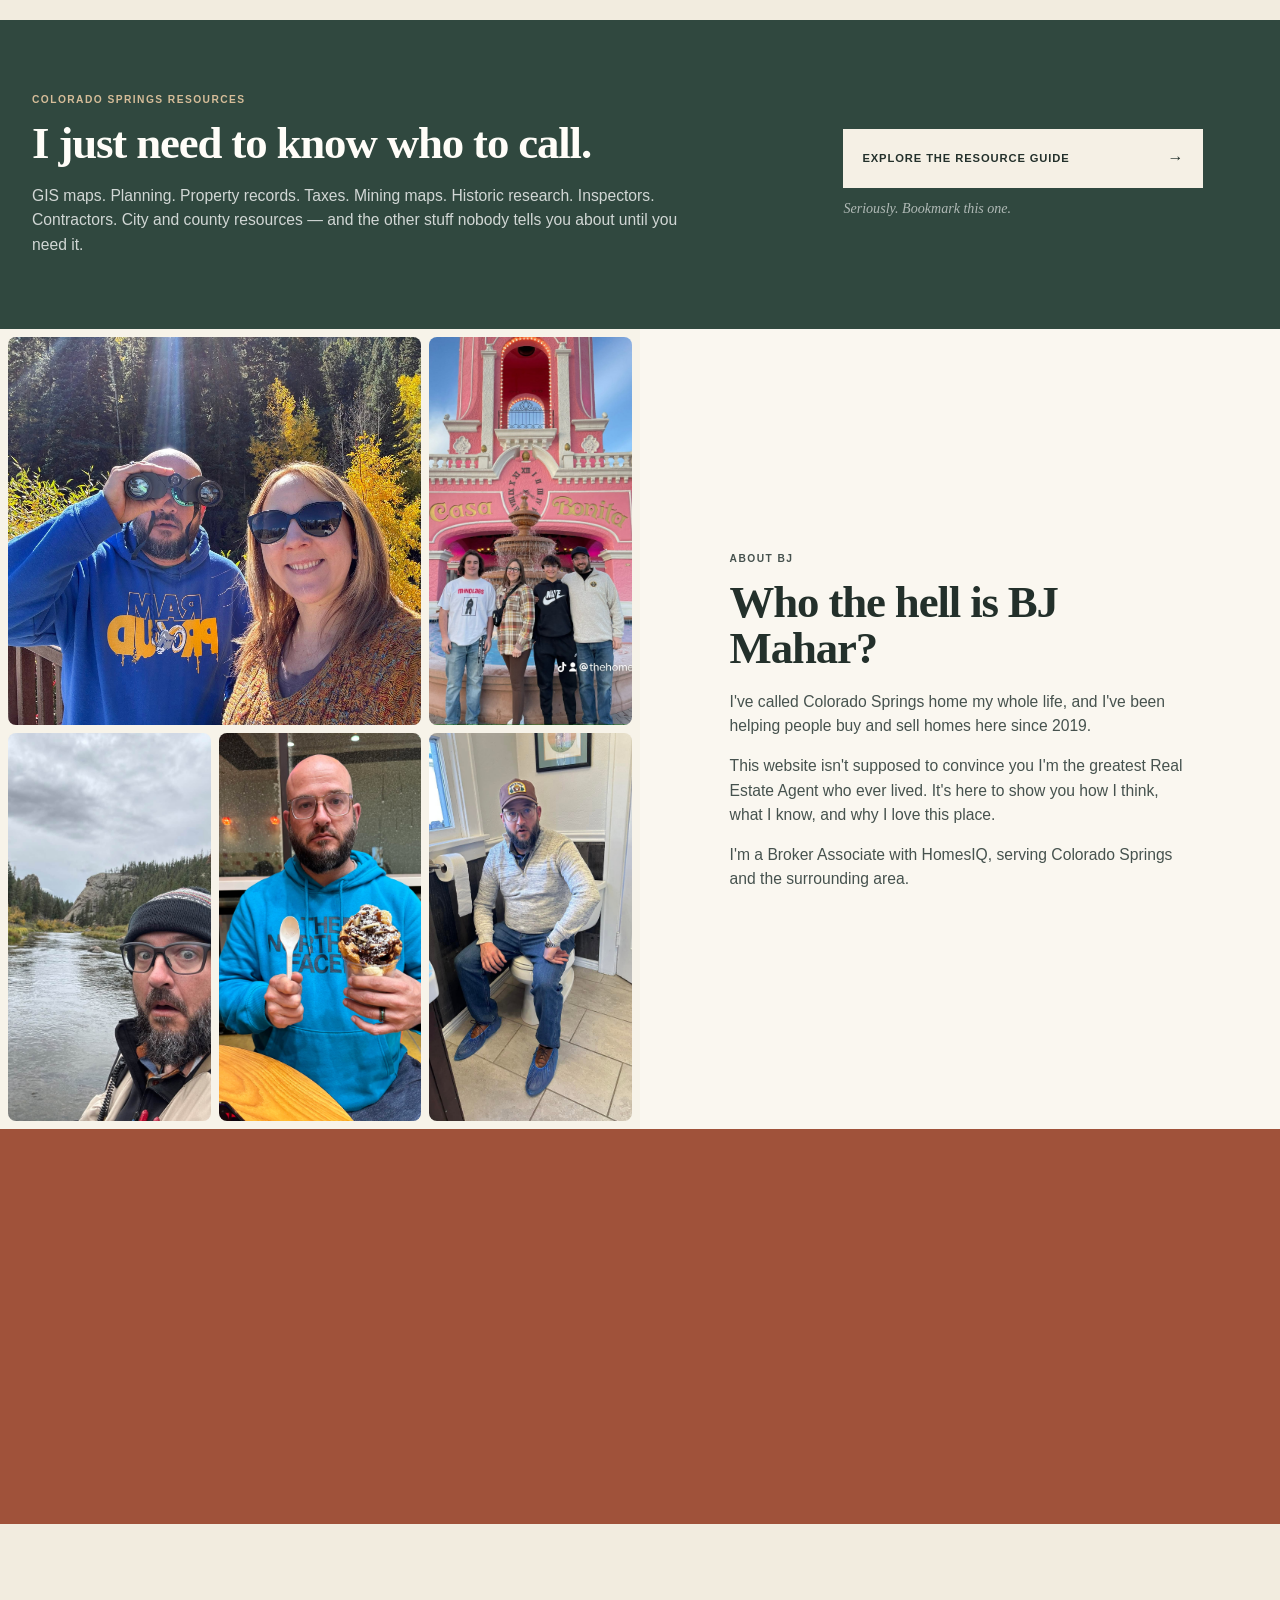
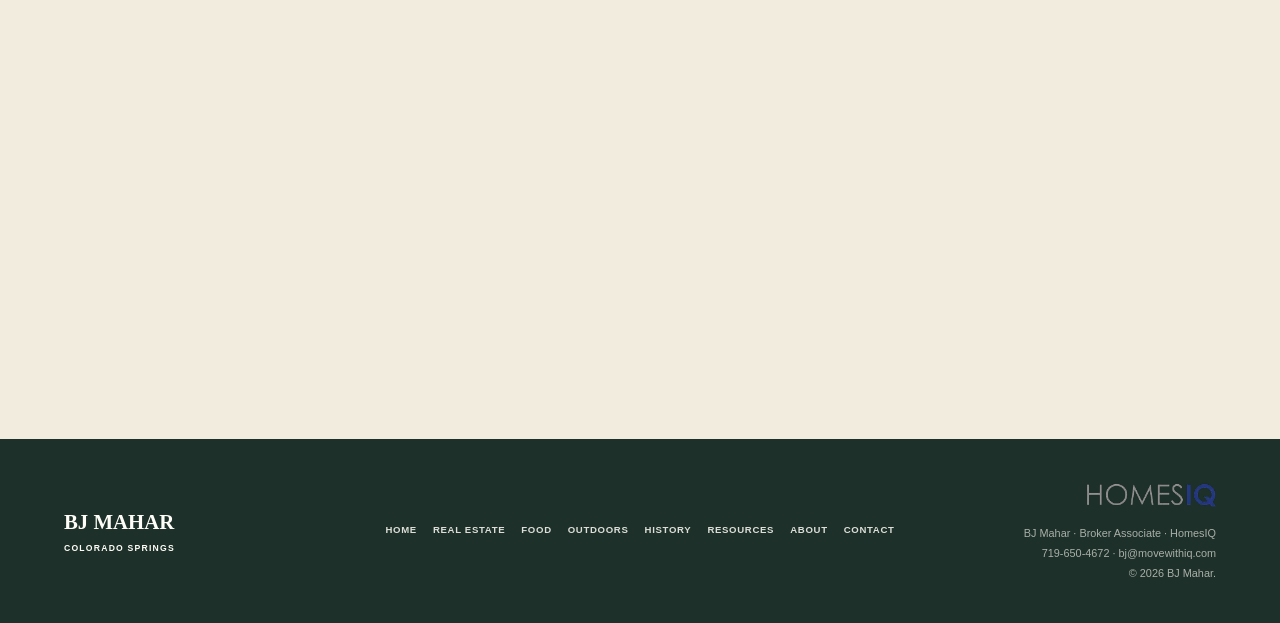
==== commit 415910e8: "Update index.html" ====
--- a/index.html
+++ b/index.html
@@ -277,7 +277,7 @@
       <a href="Food.html" class="explore-card-link"
         aria-label="Explore BJ's Colorado Springs food guide">
         <div class="explore-card">
-          <img src="images/food.jpg"
+          <img src="images/food-guide.jpg"
             alt="BJ Mahar enjoying tacos at a Colorado Springs style bar">
           <div class="explore-label">
             <span>FOOD</span>
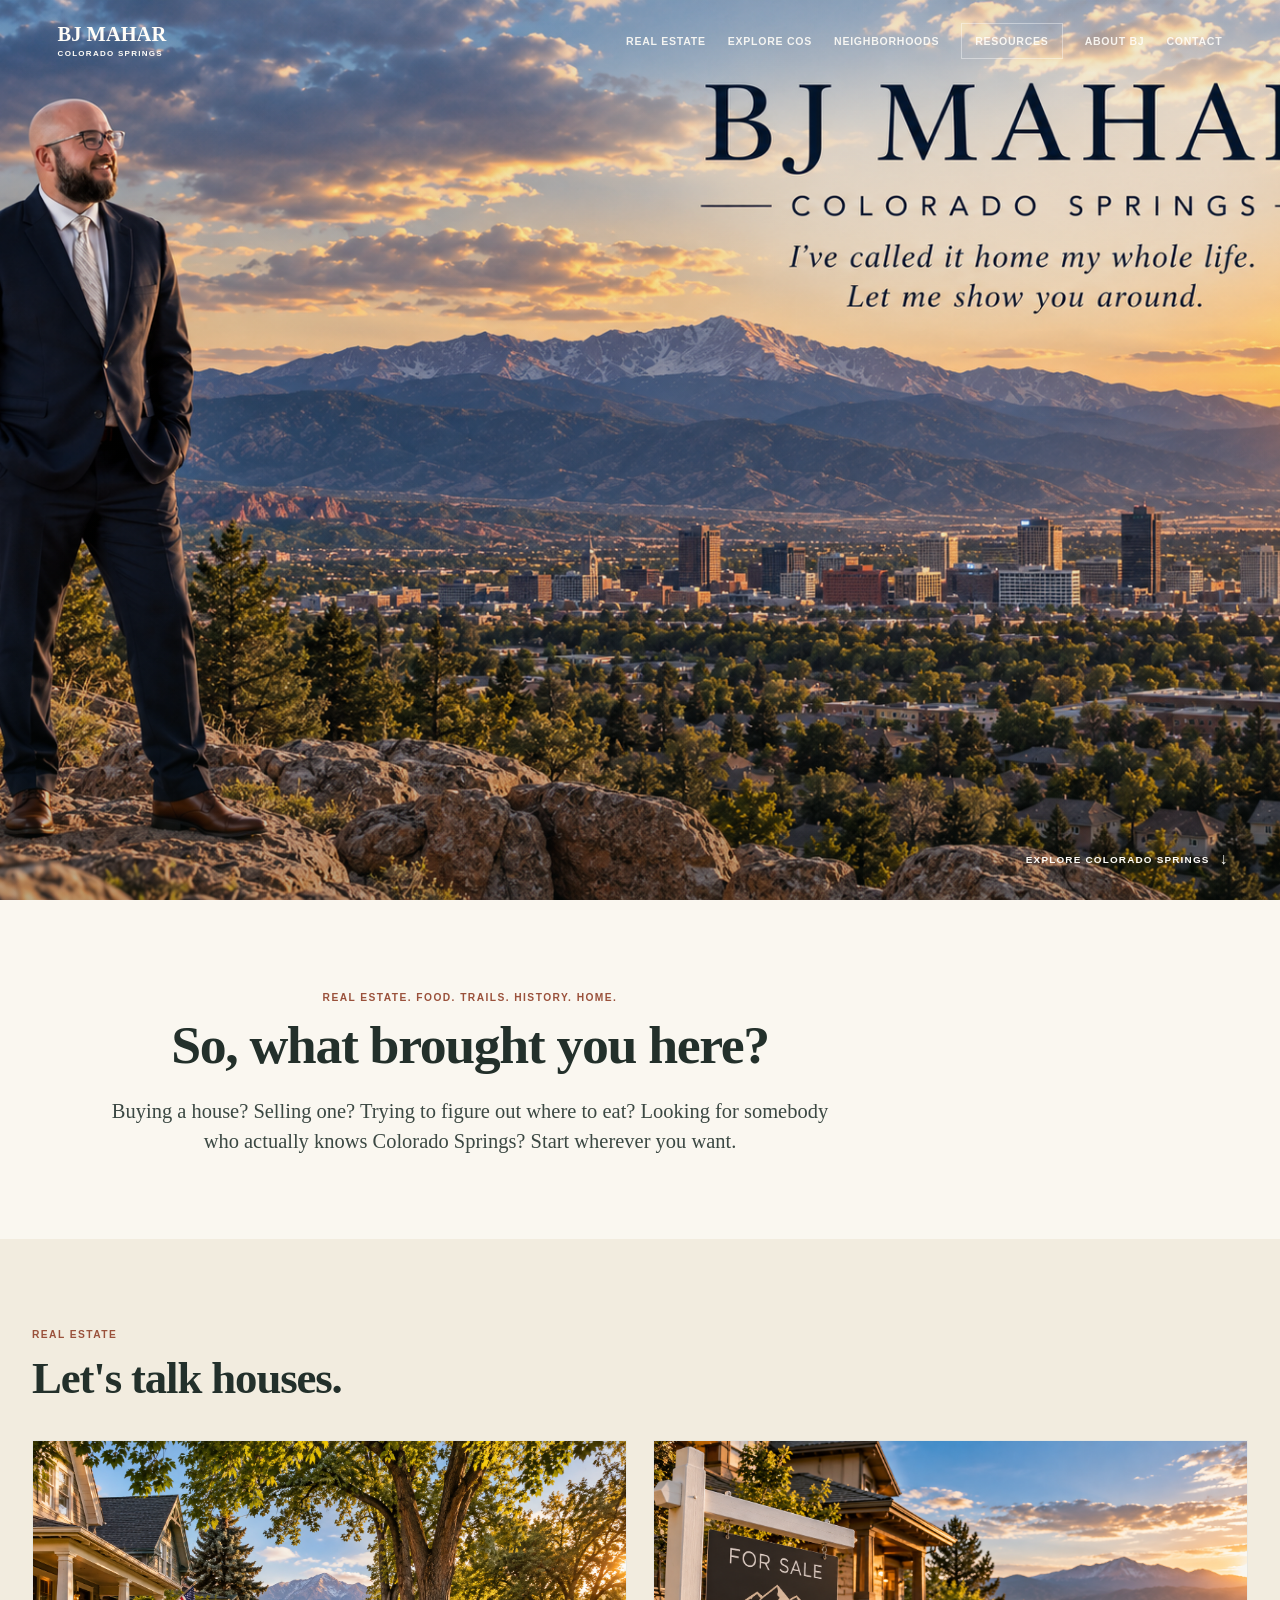
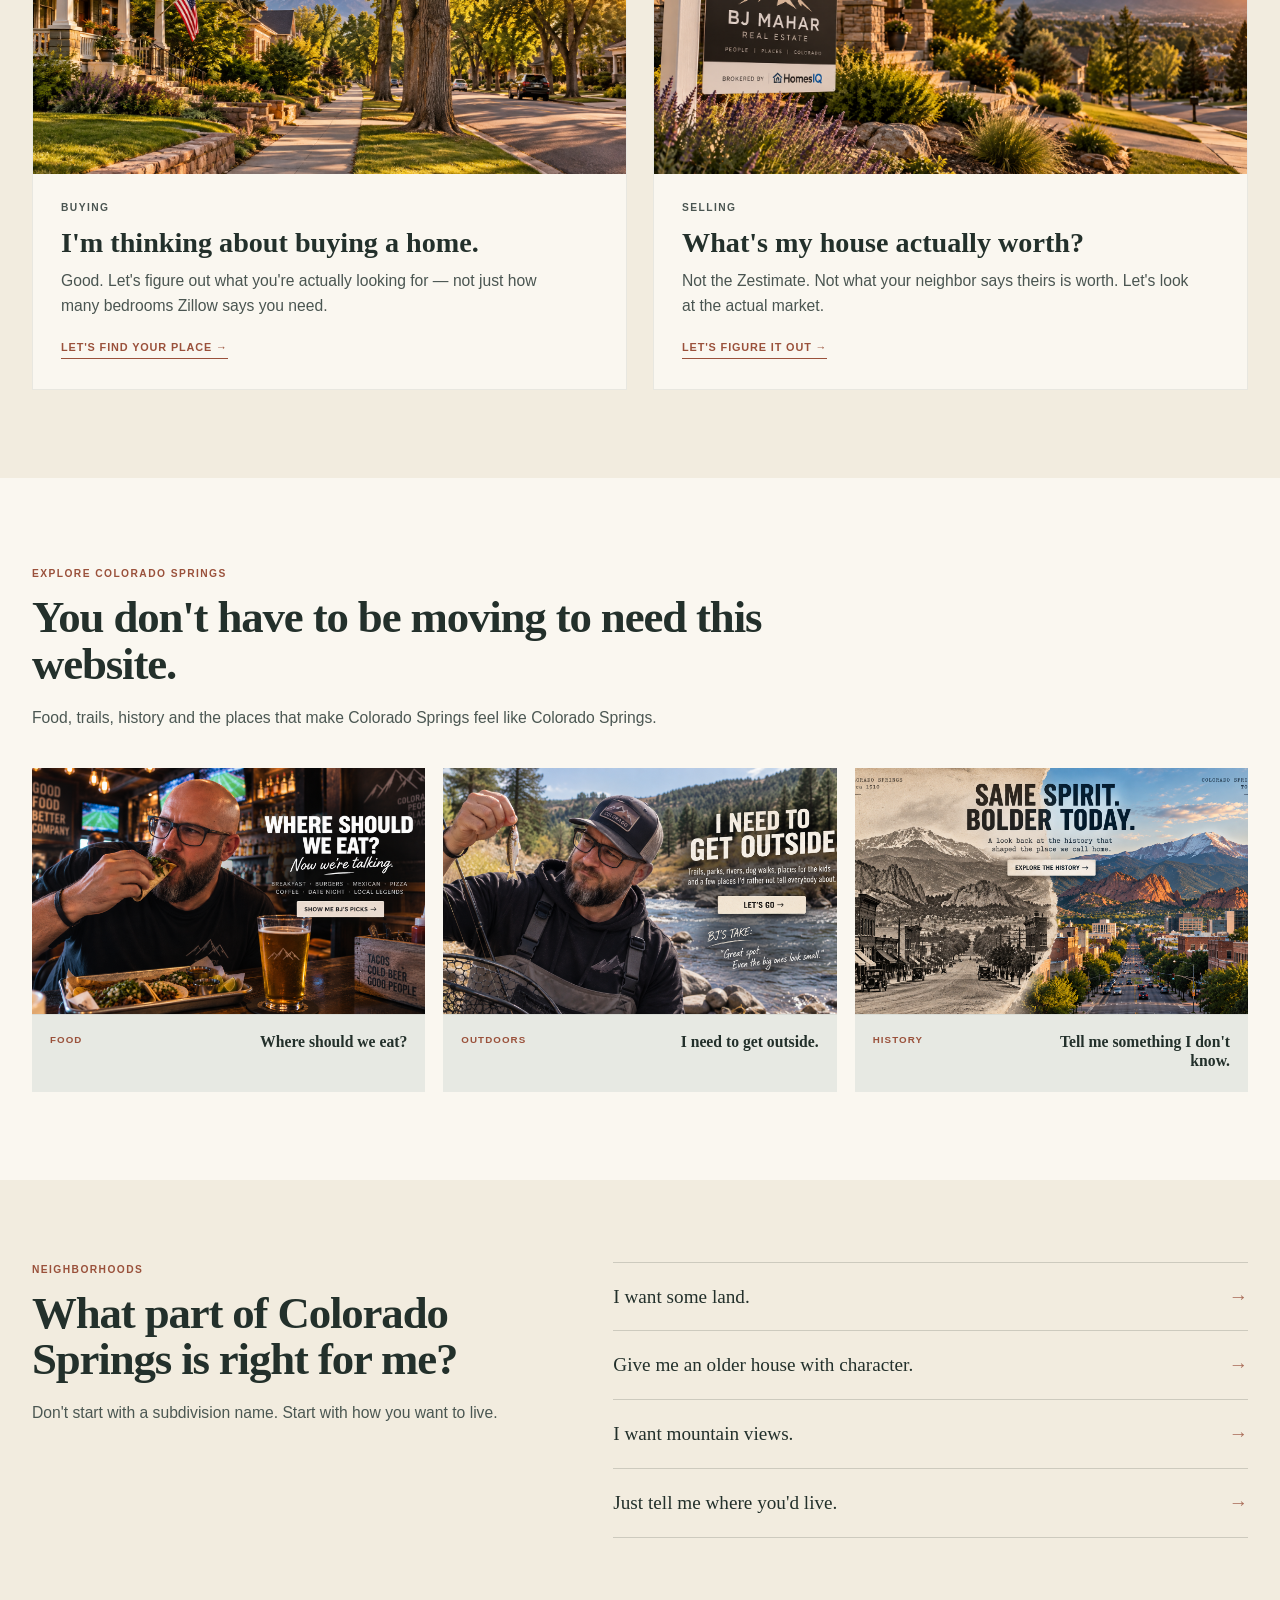
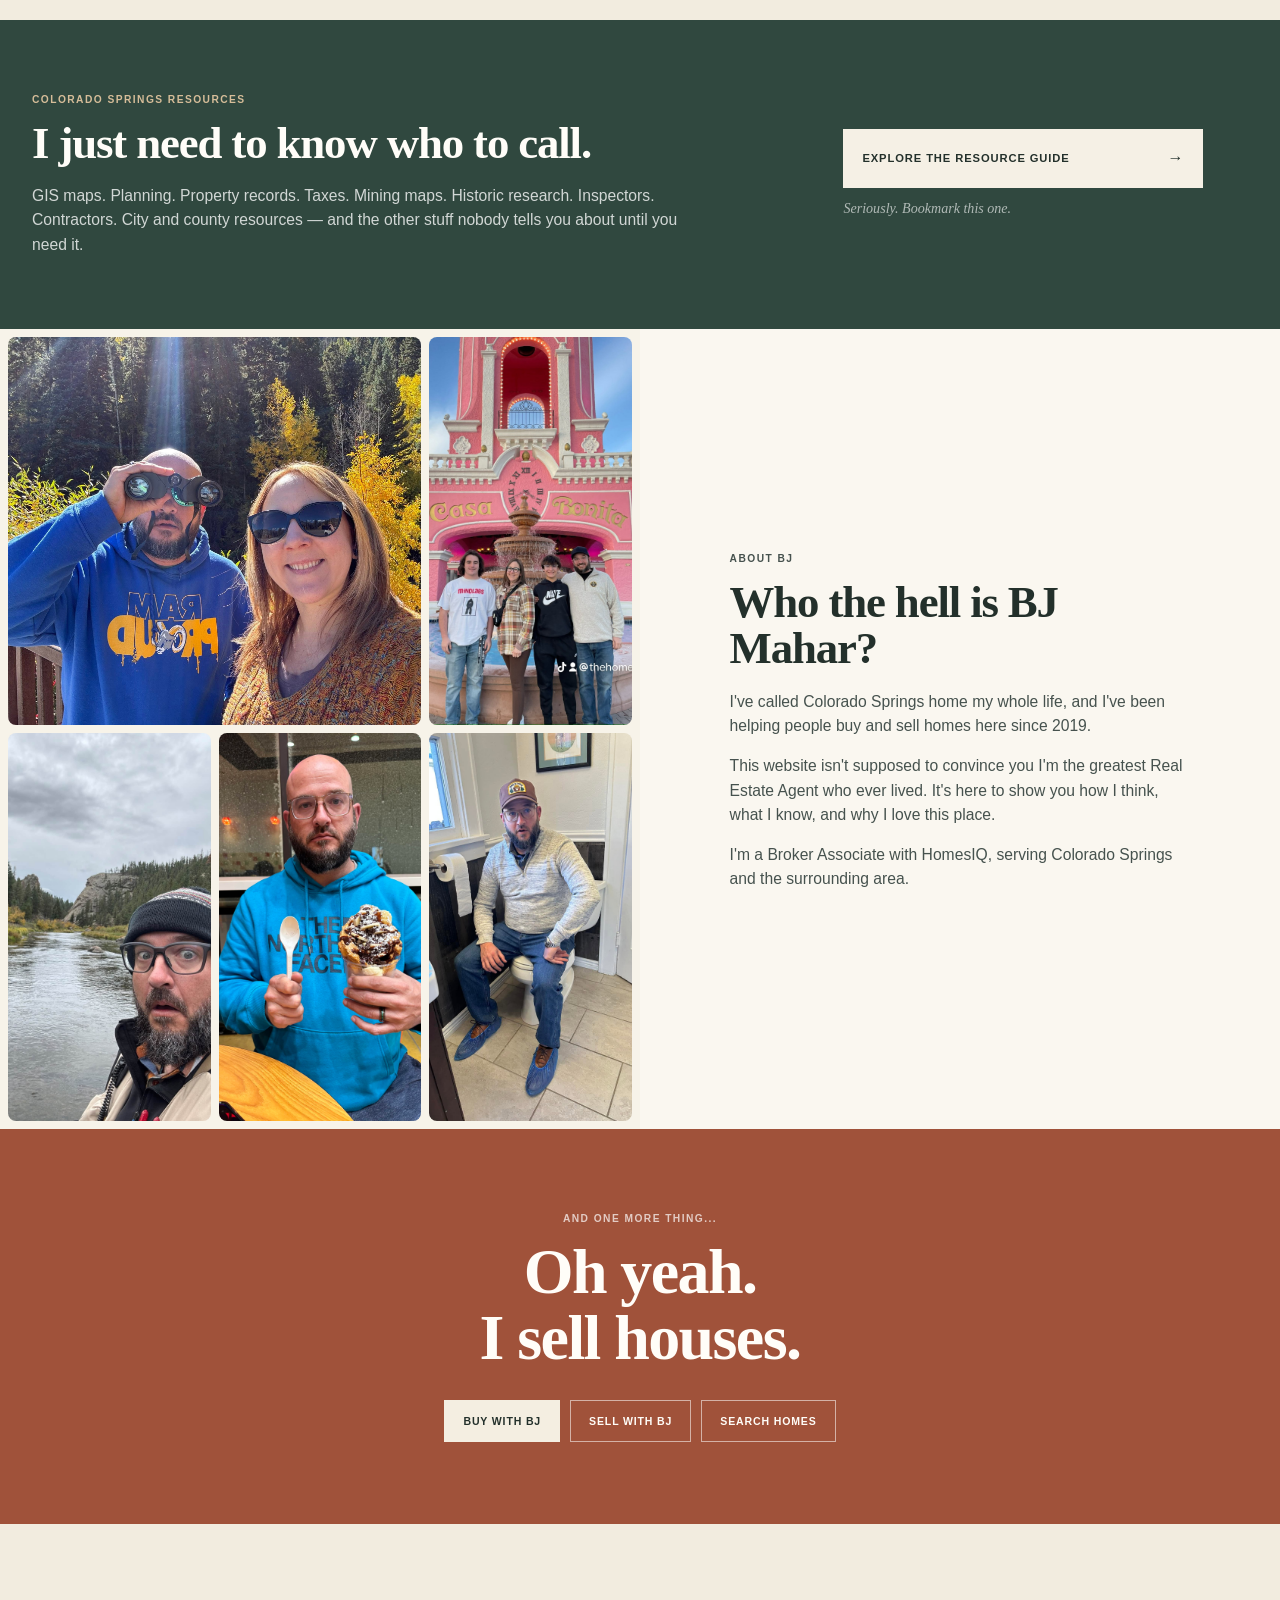
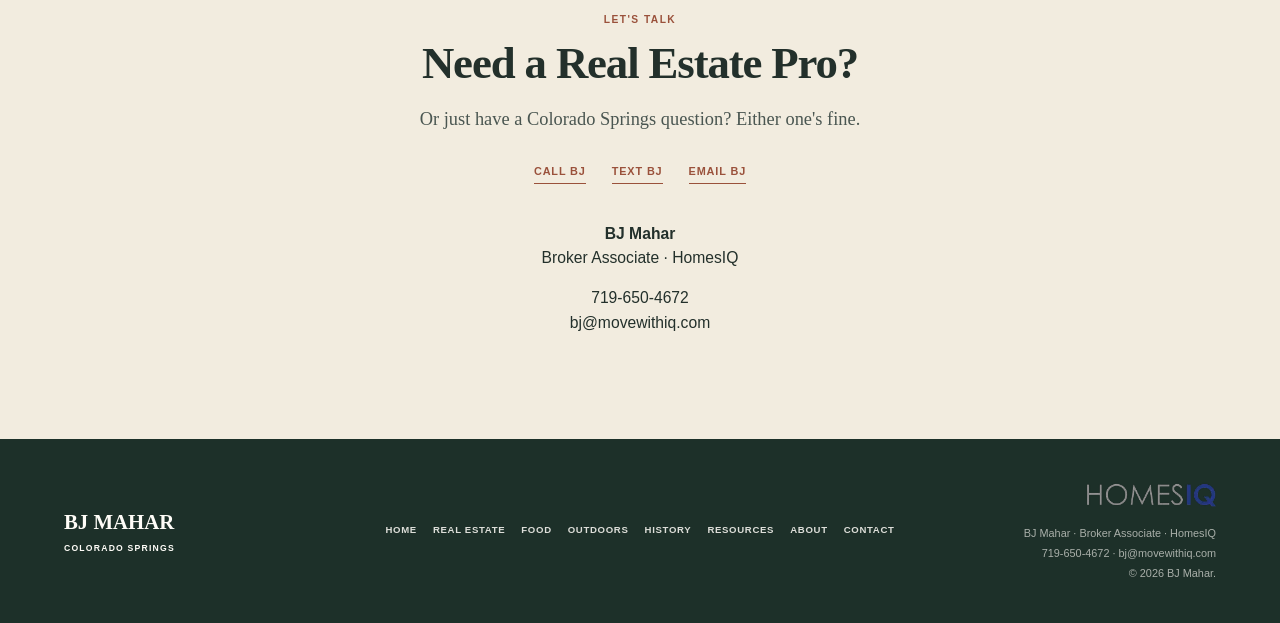
==== commit 7a009940: "Update index.html" ====
--- a/index.html
+++ b/index.html
@@ -26,6 +26,7 @@
 <meta name="twitter:image" content="https://bjmahar.com/images/heroshot.png">
 
 <style>
+/* Explore card links */
 .explore-card-link {
   display: block;
   color: inherit;
@@ -45,17 +46,47 @@
   outline-offset: 4px;
 }
 
-/* Keep anchored headings visible below navigation */
+/* Keep anchor targets visible below navigation */
 html {
   scroll-padding-top: 85px;
 }
 
-#intro, #real-estate, #explore, #neighborhoods,
-#resources, #about, #contact {
+#intro,
+#real-estate,
+#explore,
+#neighborhoods,
+#resources,
+#about,
+#contact {
   scroll-margin-top: 85px;
 }
 
-/* Mobile-only intro heading fix */
+/* FIX: Center the homepage introduction on desktop */
+@media (min-width: 701px) {
+  .intro-section .intro-inner {
+    display: flex;
+    flex-direction: column;
+    align-items: center;
+    text-align: center;
+  }
+
+  .intro-section .section-title {
+    width: 100%;
+    max-width: 1100px;
+    margin-left: auto;
+    margin-right: auto;
+    transform: none;
+    text-align: center;
+  }
+
+  .intro-section .intro-copy {
+    margin-left: auto;
+    margin-right: auto;
+    text-align: center;
+  }
+}
+
+/* Mobile introduction */
 @media (max-width: 700px) {
   .intro-section .section-title {
     font-size: clamp(2.4rem, 10vw, 3.5rem);
@@ -67,7 +98,7 @@
   }
 }
 
-/* About BJ: five-photo personality collage */
+/* About BJ photo collage */
 .about-image.bj-collage {
   display: grid;
   grid-template-columns: repeat(6, minmax(0, 1fr));
@@ -163,7 +194,8 @@
     <span class="brand-city">COLORADO SPRINGS</span>
   </a>
 
-  <button class="menu-toggle"
+  <button
+    class="menu-toggle"
     aria-label="Open navigation"
     aria-expanded="false"
     aria-controls="site-nav">
@@ -186,7 +218,8 @@
 
 <!-- HERO -->
 <section class="hero">
-  <img class="hero-image"
+  <img
+    class="hero-image"
     src="images/heroshot.png"
     alt="BJ Mahar overlooking Colorado Springs and Pikes Peak">
 
@@ -201,11 +234,14 @@
 <!-- INTRO -->
 <section id="intro" class="intro-section">
   <div class="section-inner intro-inner">
-    <p class="eyebrow">REAL ESTATE. FOOD. TRAILS. HISTORY. HOME.</p>
+    <p class="eyebrow">
+      REAL ESTATE. FOOD. TRAILS. HISTORY. HOME.
+    </p>
+
     <h1 class="section-title">So, what brought you here?</h1>
+
     <p class="intro-copy">
-      Buying a house? Selling one?
-      Trying to figure out where to eat?
+      Buying a house? Selling one? Trying to figure out where to eat?
       Looking for somebody who actually knows Colorado Springs?
       Start wherever you want.
     </p>
@@ -225,9 +261,11 @@
 
       <article class="real-estate-card">
         <div class="real-estate-image">
-          <img src="images/buying.jpg"
+          <img
+            src="images/buying.jpg"
             alt="Colorado Springs neighborhood">
         </div>
+
         <div class="card-copy">
           <p class="eyebrow">BUYING</p>
           <h3>I'm thinking about buying a home.</h3>
@@ -241,9 +279,11 @@
 
       <article class="real-estate-card">
         <div class="real-estate-image">
-          <img src="images/selling.jpg"
+          <img
+            src="images/selling.jpg"
             alt="Home for sale in Colorado Springs">
         </div>
+
         <div class="card-copy">
           <p class="eyebrow">SELLING</p>
           <h3>What's my house actually worth?</h3>
@@ -274,10 +314,14 @@
 
     <div class="explore-grid">
 
-      <a href="Food.html" class="explore-card-link"
+      <!-- FOOD -->
+      <a
+        href="Food.html"
+        class="explore-card-link"
         aria-label="Explore BJ's Colorado Springs food guide">
         <div class="explore-card">
-          <img src="images/food-guide.jpg"
+          <img
+            src="images/food-guide.jpg"
             alt="BJ Mahar enjoying tacos at a Colorado Springs style bar">
           <div class="explore-label">
             <span>FOOD</span>
@@ -286,10 +330,14 @@
         </div>
       </a>
 
-      <a href="outdoors.html" class="explore-card-link"
+      <!-- OUTDOORS -->
+      <a
+        href="outdoors.html"
+        class="explore-card-link"
         aria-label="Explore BJ's Colorado Springs outdoor guide">
         <div class="explore-card">
-          <img src="images/outdoors.jpg"
+          <img
+            src="images/outdoors.jpg"
             alt="BJ Mahar fishing along the South Platte River">
           <div class="explore-label">
             <span>OUTDOORS</span>
@@ -298,10 +346,14 @@
         </div>
       </a>
 
-      <a href="history.html" class="explore-card-link"
+      <!-- HISTORY -->
+      <a
+        href="history.html"
+        class="explore-card-link"
         aria-label="Explore Colorado Springs history">
         <div class="explore-card">
-          <img src="images/history.jpg"
+          <img
+            src="images/history.jpg"
             alt="Historic and modern Colorado Springs">
           <div class="explore-label">
             <span>HISTORY</span>
@@ -363,9 +415,9 @@
       </p>
       <h2>I just need to know who to call.</h2>
       <p>
-        GIS maps. Planning. Property records.
-        Taxes. Mining maps. Historic research.
-        Inspectors. Contractors. City and county resources —
+        GIS maps. Planning. Property records. Taxes.
+        Mining maps. Historic research. Inspectors.
+        Contractors. City and county resources —
         and the other stuff nobody tells you about until you need it.
       </p>
     </div>
@@ -384,31 +436,45 @@
 <!-- ABOUT BJ -->
 <section id="about" class="about-section">
 
-  <div class="about-image bj-collage" aria-label="Photos of BJ enjoying Colorado, family, food, and everyday life">
+  <div
+    class="about-image bj-collage"
+    aria-label="Photos of BJ enjoying Colorado, family, food, and everyday life">
+
     <div class="bj-photo bj-photo--binoculars">
-      <img src="images/binoculars.jpg"
-        alt="BJ enjoying a colorful Colorado autumn day" loading="lazy">
+      <img
+        src="images/binoculars.jpg"
+        alt="BJ enjoying a colorful Colorado autumn day"
+        loading="lazy">
     </div>
 
     <div class="bj-photo bj-photo--family">
-      <img src="images/family.jpg"
-        alt="BJ and family at Casa Bonita" loading="lazy">
+      <img
+        src="images/family.jpg"
+        alt="BJ and family at Casa Bonita"
+        loading="lazy">
     </div>
 
     <div class="bj-photo bj-photo--fishing">
-      <img src="images/fishing.jpg"
-        alt="BJ beside a Colorado river" loading="lazy">
+      <img
+        src="images/fishing.jpg"
+        alt="BJ beside a Colorado river"
+        loading="lazy">
     </div>
 
     <div class="bj-photo bj-photo--food">
-      <img src="images/food.jpg"
-        alt="BJ ready to enjoy an enormous dessert" loading="lazy">
+      <img
+        src="images/food.jpg"
+        alt="BJ ready to enjoy an enormous dessert"
+        loading="lazy">
     </div>
 
     <div class="bj-photo bj-photo--toilet">
-      <img src="images/toilet.jpg"
-        alt="BJ bringing his sense of humor to a home visit" loading="lazy">
-    </div>
+      <img
+        src="images/toilet.jpg"
+        alt="BJ bringing his sense of humor to a home visit"
+        loading="lazy">
+    </div>
+
   </div>
 
   <div class="about-copy">
@@ -475,6 +541,7 @@
         <strong>BJ Mahar</strong><br>
         Broker Associate · HomesIQ
       </p>
+
       <p>
         <a href="tel:+17196504672">719-650-4672</a><br>
         <a href="mailto:bj@movewithiq.com">bj@movewithiq.com</a>
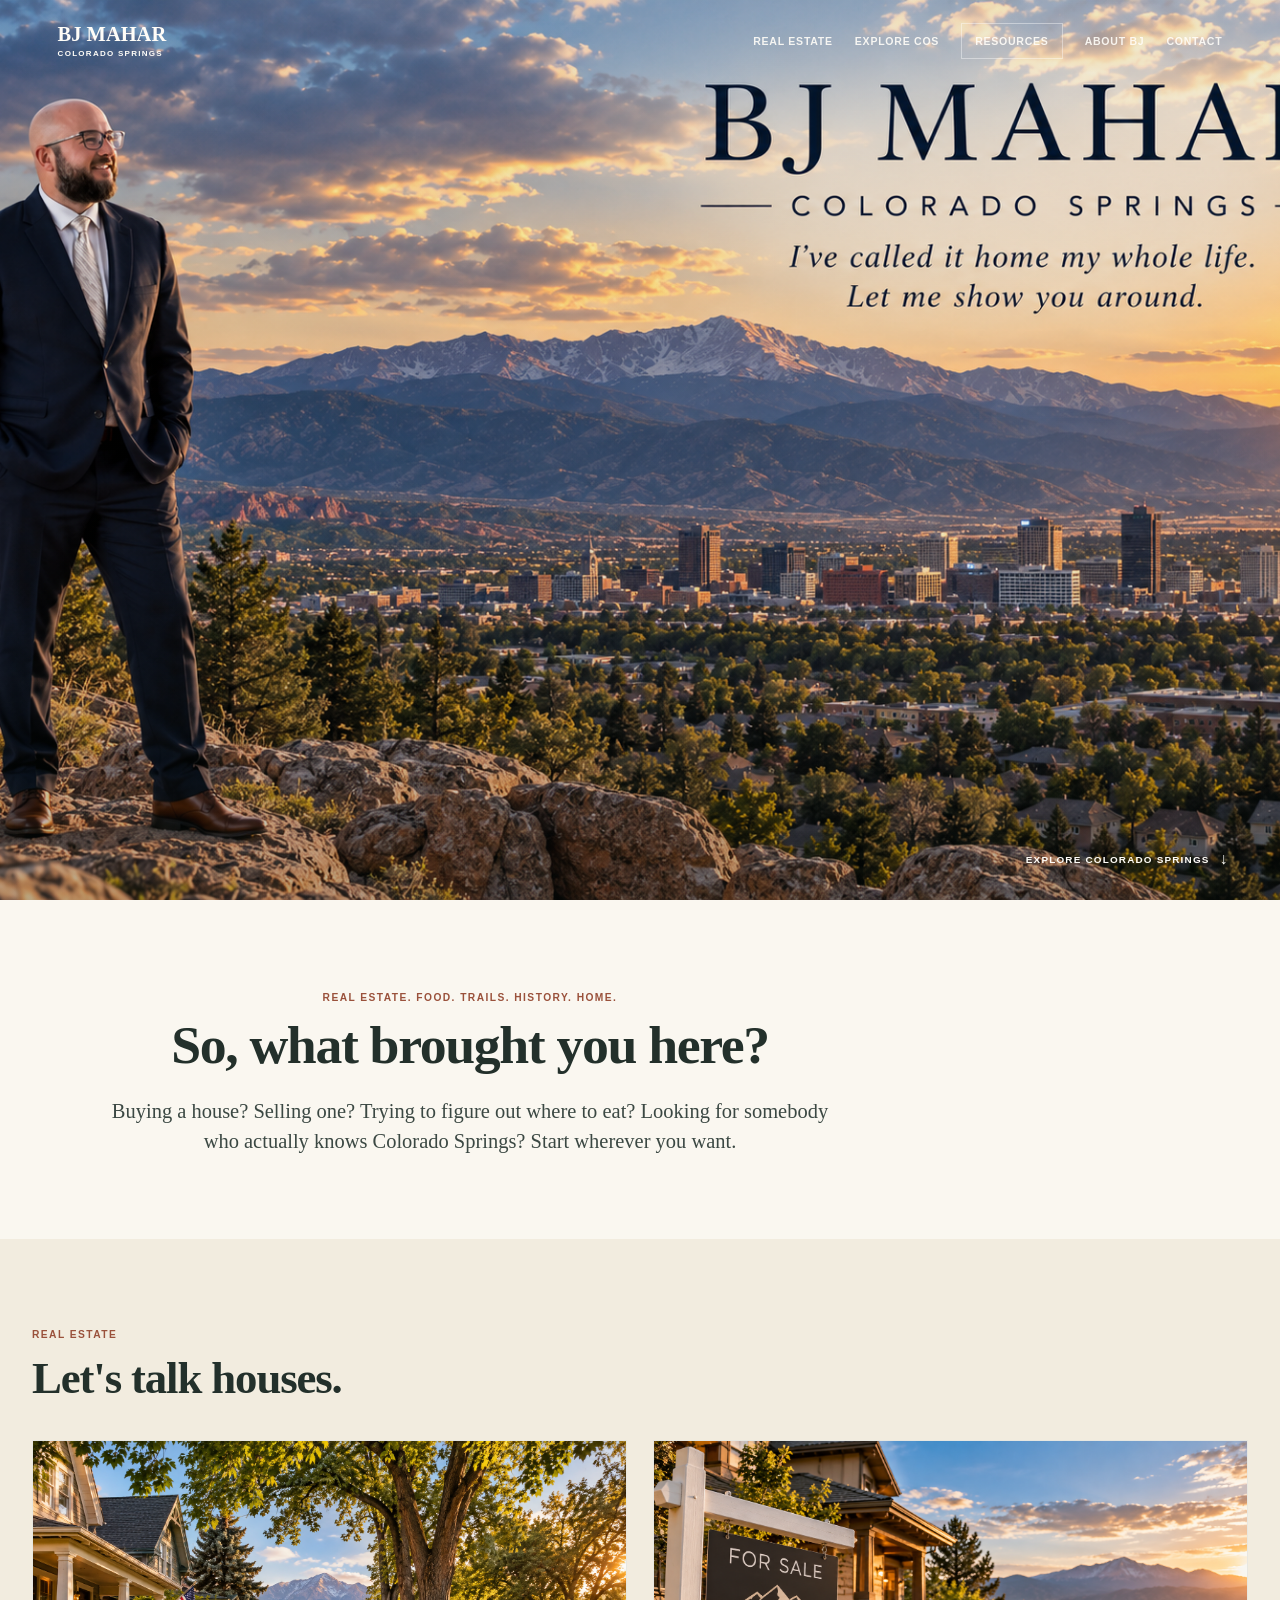
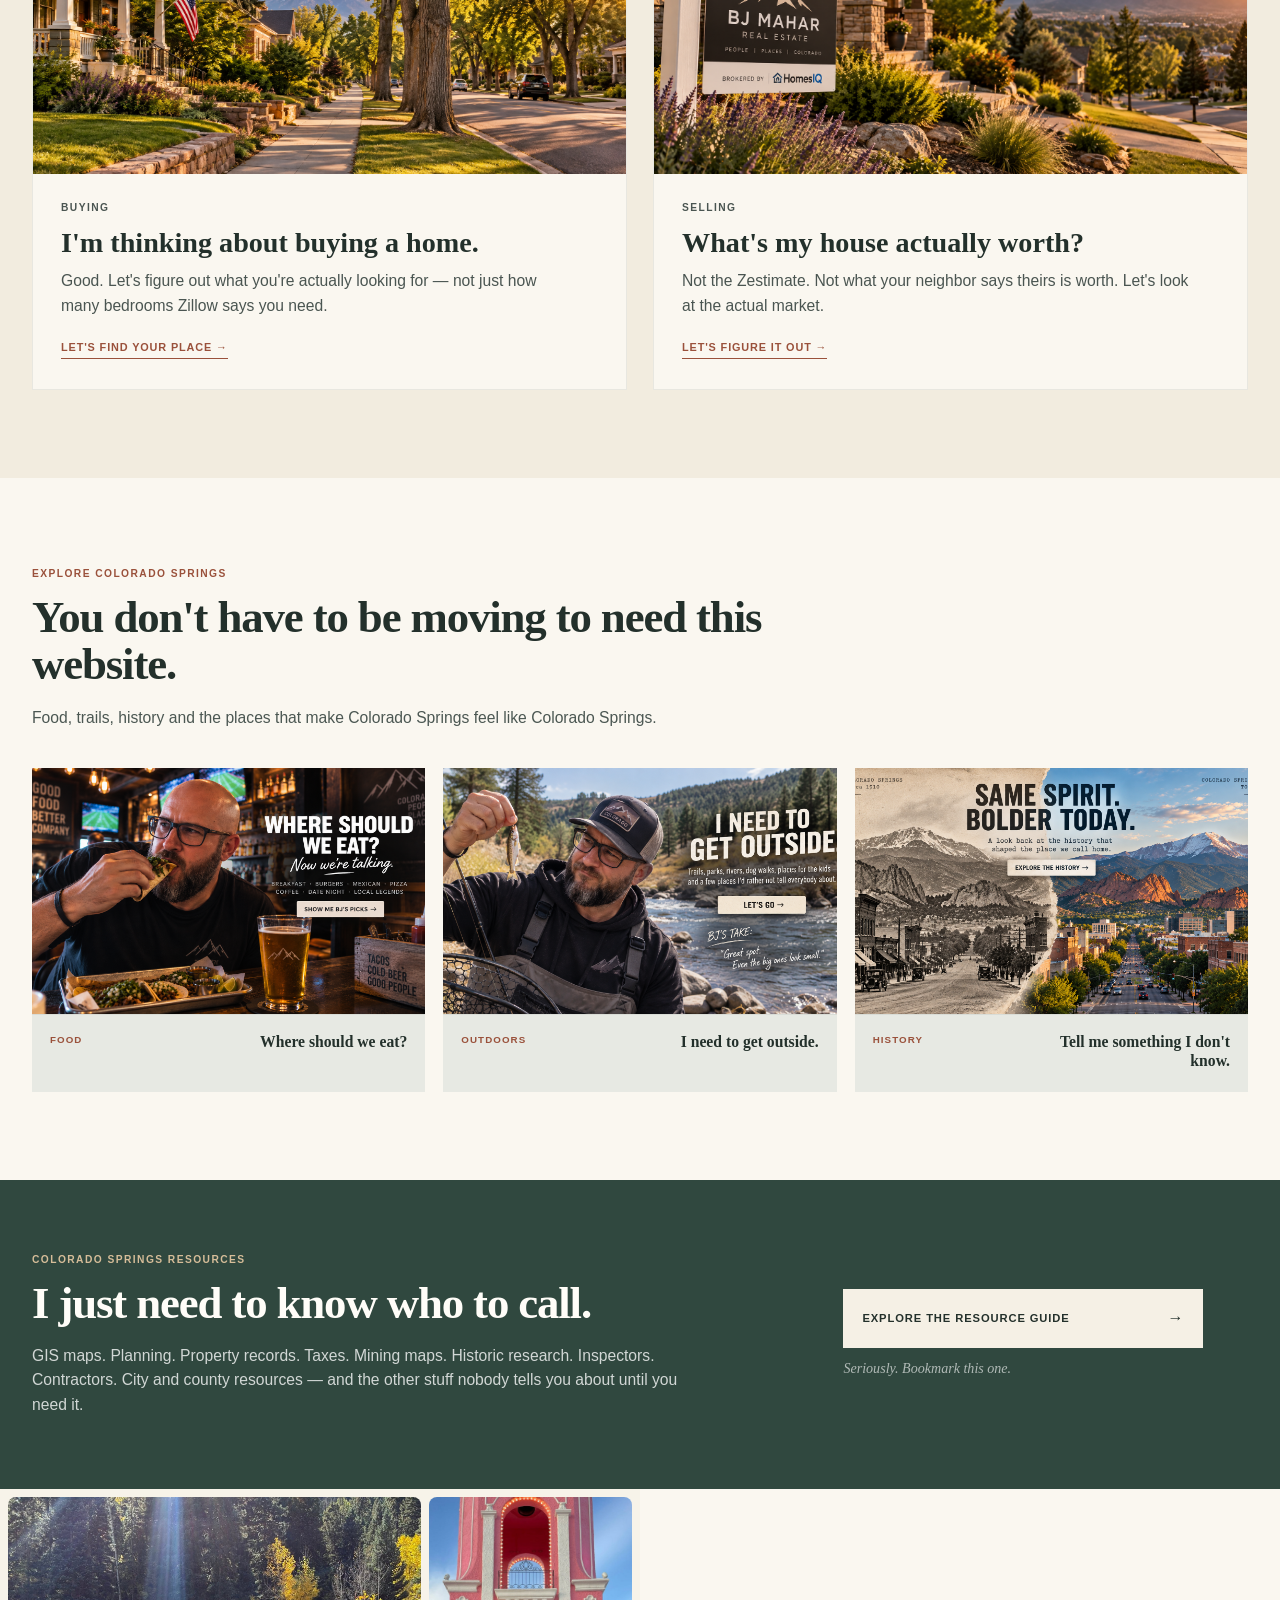
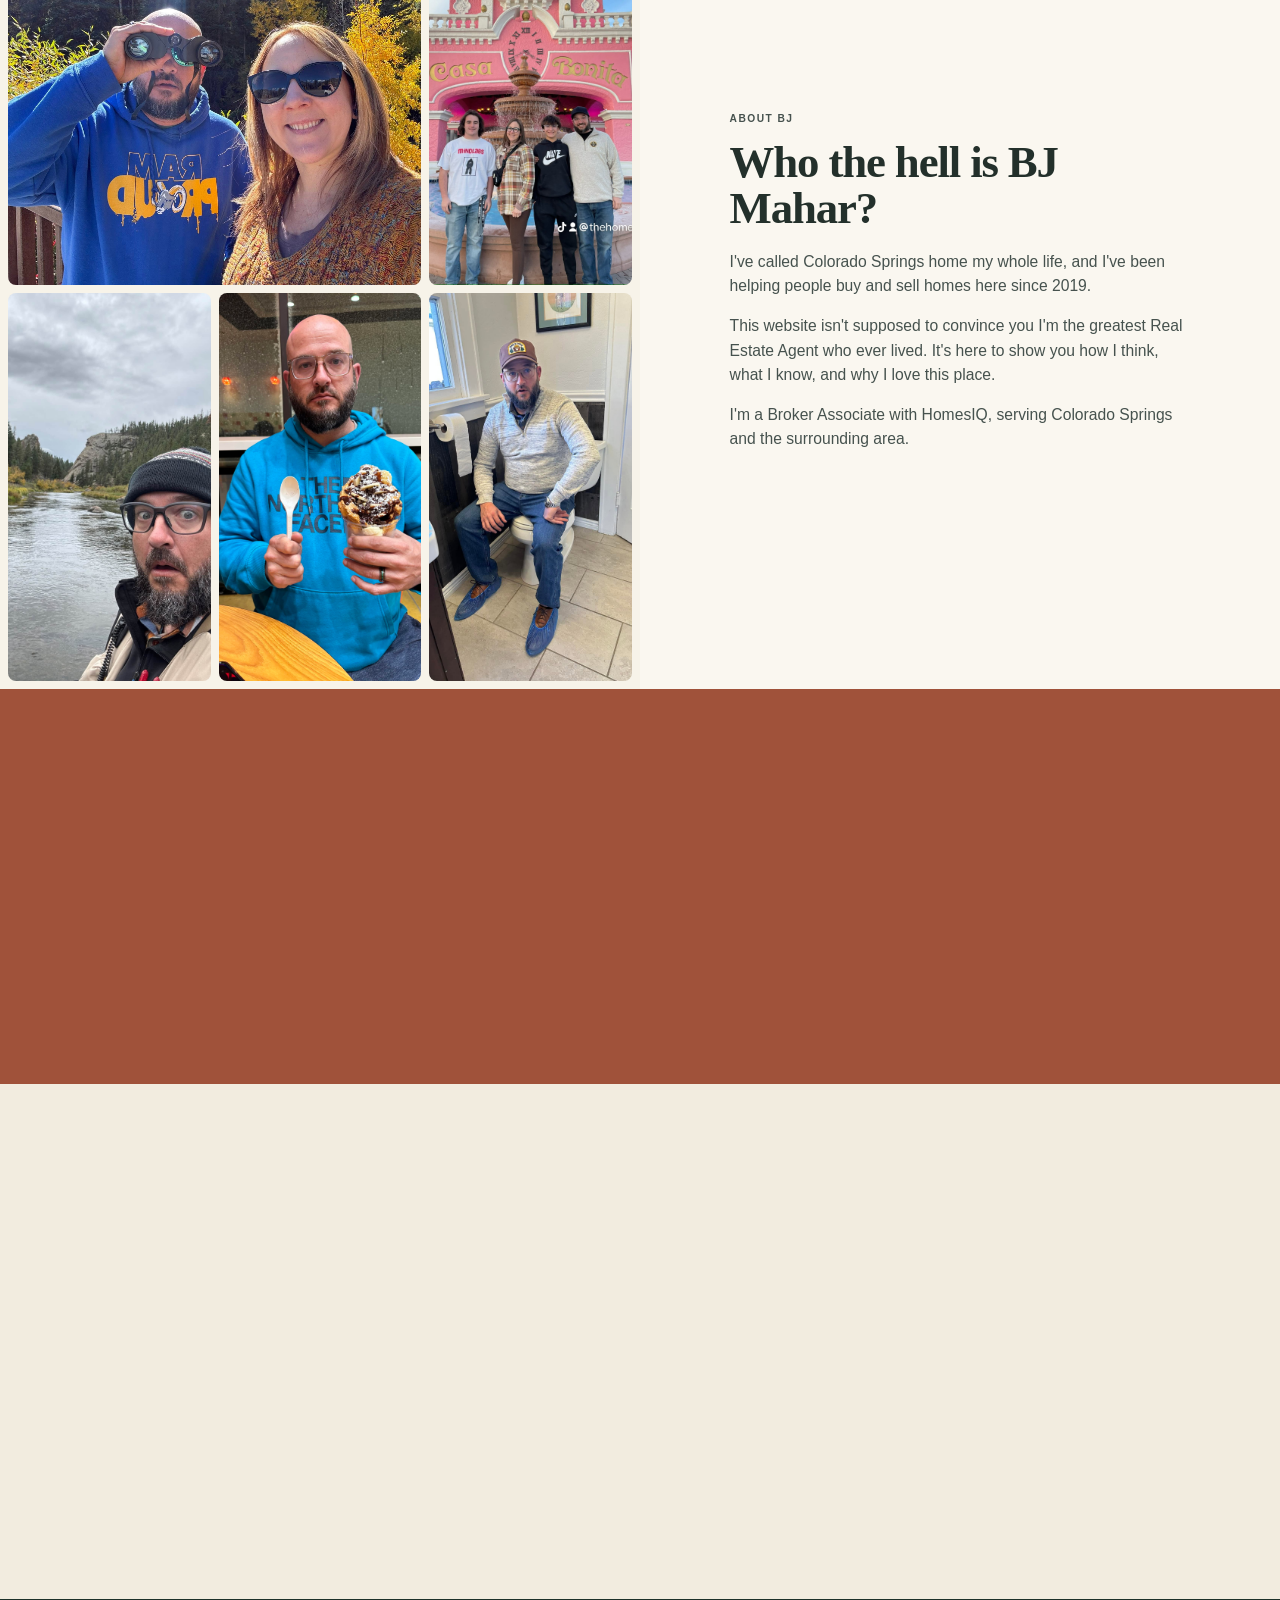
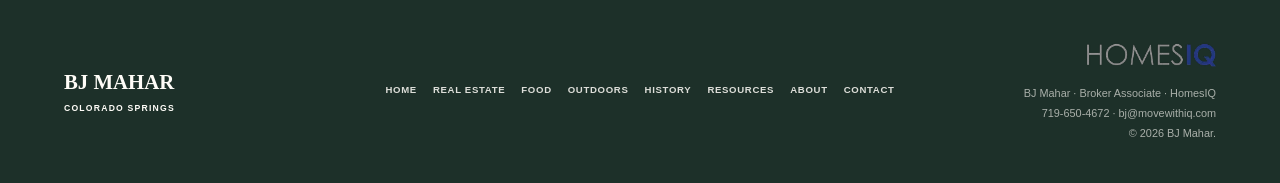
==== commit fcf22f7f: "Update index.html" ====
--- a/index.html
+++ b/index.html
@@ -4,7 +4,7 @@
 <head>
 <meta charset="UTF-8">
 <meta name="viewport" content="width=device-width, initial-scale=1.0">
-<meta name="description" content="BJ Mahar — Colorado Springs real estate, local favorites, neighborhoods, history, trails, food, and resources.">
+<meta name="description" content="BJ Mahar — Colorado Springs real estate, local favorites, history, trails, food, and resources.">
 
 <title>BJ Mahar | Colorado Springs Real Estate & Local Guide</title>
 
@@ -26,7 +26,6 @@
 <meta name="twitter:image" content="https://bjmahar.com/images/heroshot.png">
 
 <style>
-/* Explore card links */
 .explore-card-link {
   display: block;
   color: inherit;
@@ -46,7 +45,6 @@
   outline-offset: 4px;
 }
 
-/* Keep anchor targets visible below navigation */
 html {
   scroll-padding-top: 85px;
 }
@@ -54,14 +52,13 @@
 #intro,
 #real-estate,
 #explore,
-#neighborhoods,
 #resources,
 #about,
 #contact {
   scroll-margin-top: 85px;
 }
 
-/* FIX: Center the homepage introduction on desktop */
+/* Center introduction on desktop */
 @media (min-width: 701px) {
   .intro-section .intro-inner {
     display: flex;
@@ -207,7 +204,6 @@
   <nav id="site-nav" class="site-nav" aria-label="Main navigation">
     <a href="#real-estate">Real Estate</a>
     <a href="#explore">Explore COS</a>
-    <a href="#neighborhoods">Neighborhoods</a>
     <a href="resources.html" class="nav-resource">Resources</a>
     <a href="#about">About BJ</a>
     <a href="#contact">Contact</a>
@@ -366,45 +362,6 @@
   </div>
 </section>
 
-<!-- NEIGHBORHOODS -->
-<section id="neighborhoods" class="neighborhood-section">
-  <div class="section-inner neighborhood-inner">
-
-    <div>
-      <p class="eyebrow">NEIGHBORHOODS</p>
-      <h2>What part of Colorado Springs is right for me?</h2>
-      <p>
-        Don't start with a subdivision name.
-        Start with how you want to live.
-      </p>
-    </div>
-
-    <div class="question-list">
-
-      <a href="mailto:bj@movewithiq.com?subject=Colorado%20Springs%20-%20Looking%20for%20Land&amp;body=Hey%20BJ%2C%0A%0AI%27m%20interested%20in%20finding%20a%20property%20with%20some%20land.%0A%0A">
-        I want some land.
-        <span>→</span>
-      </a>
-
-      <a href="mailto:bj@movewithiq.com?subject=Colorado%20Springs%20-%20Older%20Homes&amp;body=Hey%20BJ%2C%0A%0AI%27m%20looking%20for%20an%20older%20home%20with%20character.%0A%0A">
-        Give me an older house with character.
-        <span>→</span>
-      </a>
-
-      <a href="mailto:bj@movewithiq.com?subject=Colorado%20Springs%20-%20Mountain%20Views&amp;body=Hey%20BJ%2C%0A%0AI%27m%20interested%20in%20homes%20with%20great%20mountain%20views.%0A%0A">
-        I want mountain views.
-        <span>→</span>
-      </a>
-
-      <a href="mailto:bj@movewithiq.com?subject=Colorado%20Springs%20-%20Where%20Would%20BJ%20Live&amp;body=Hey%20BJ%2C%0A%0AI%27d%20love%20your%20opinion%20on%20which%20Colorado%20Springs%20neighborhoods%20you%27d%20recommend.%0A%0A">
-        Just tell me where you'd live.
-        <span>→</span>
-      </a>
-
-    </div>
-  </div>
-</section>
-
 <!-- RESOURCES -->
 <section id="resources" class="resources-callout">
   <div class="section-inner resources-inner">
